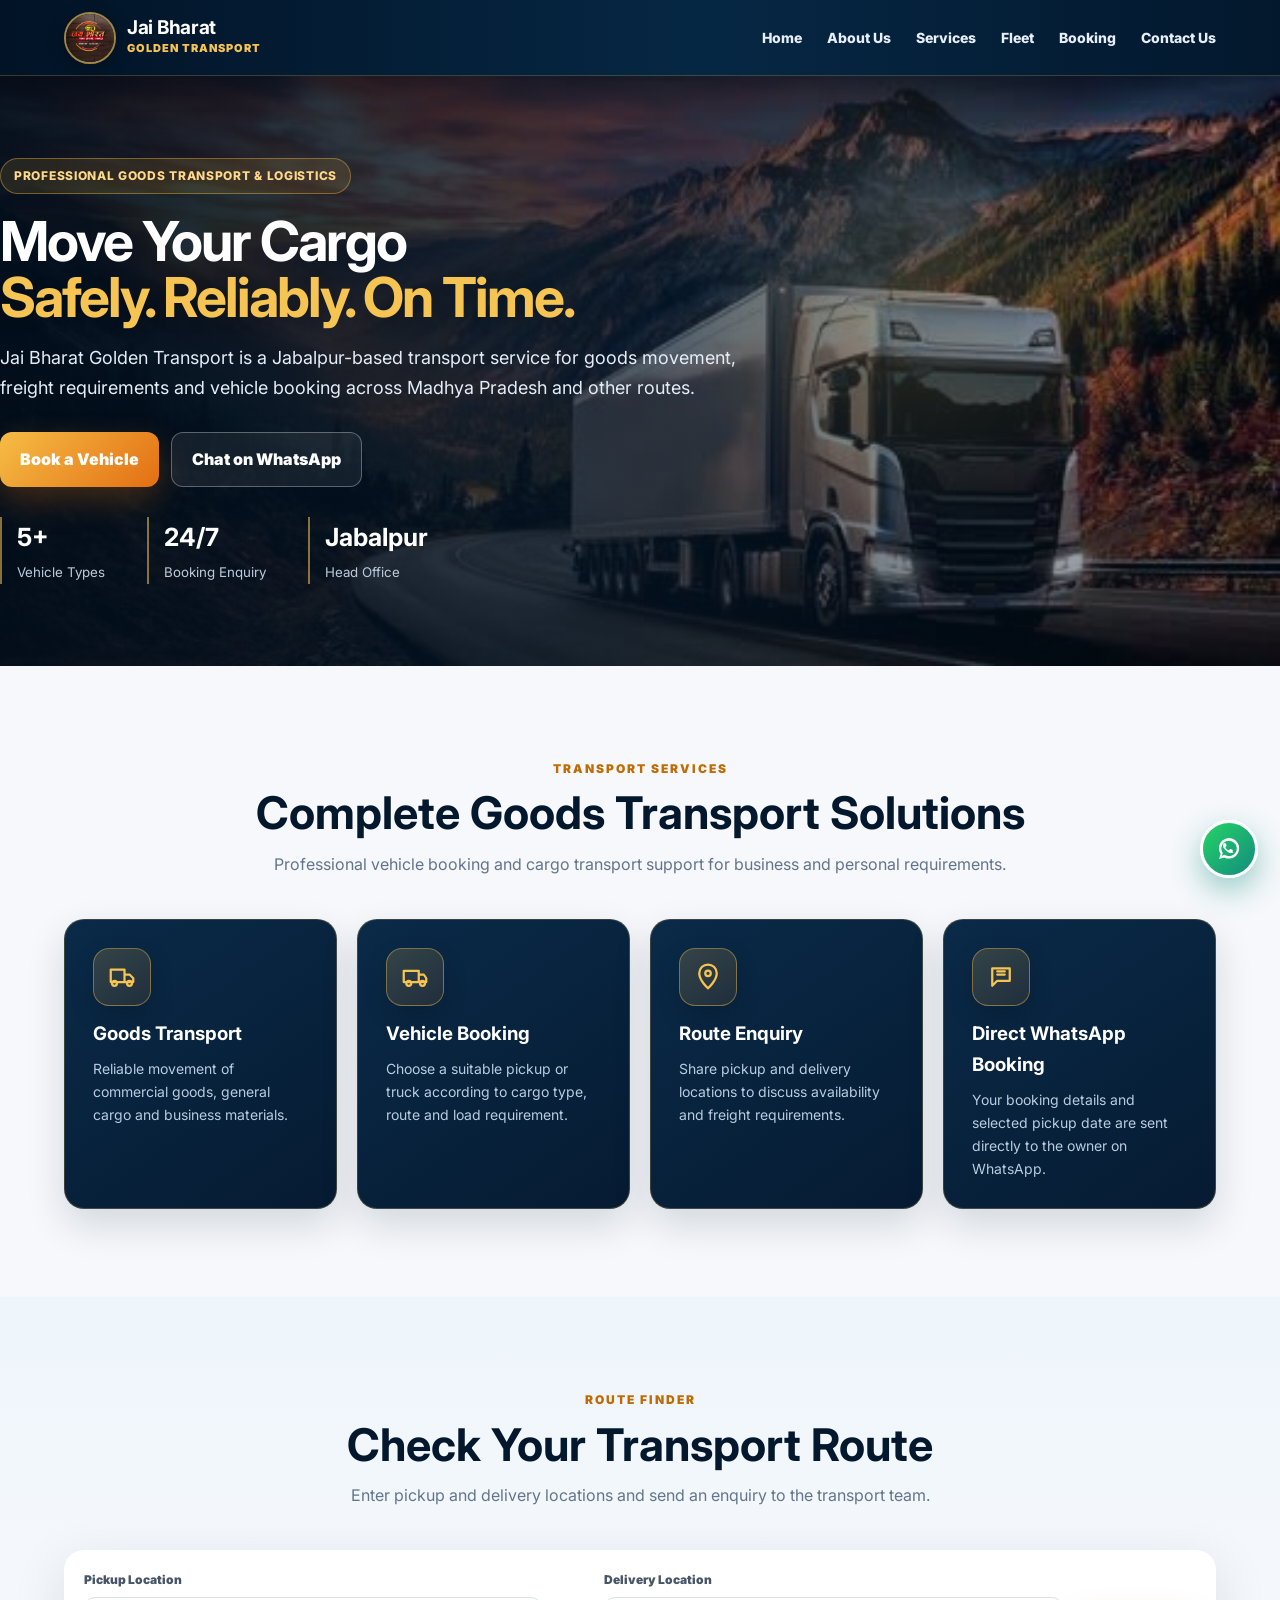
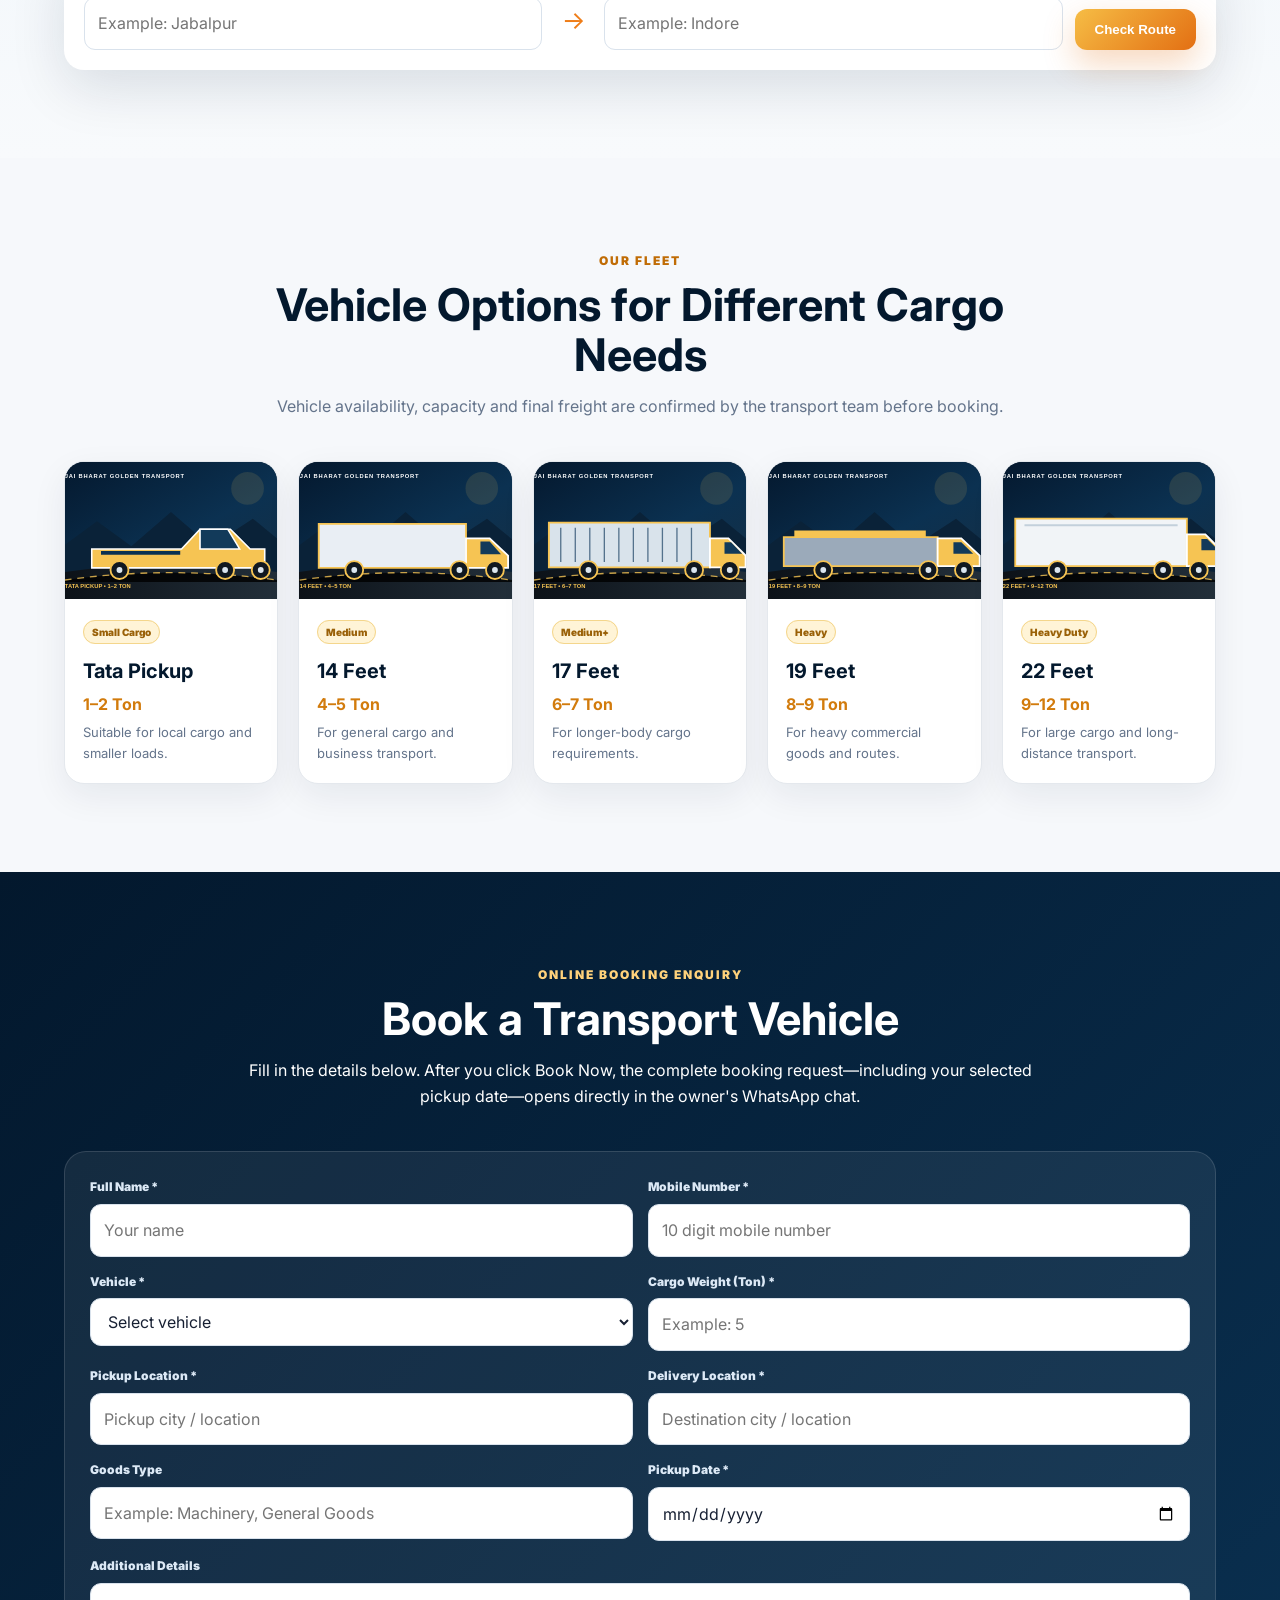
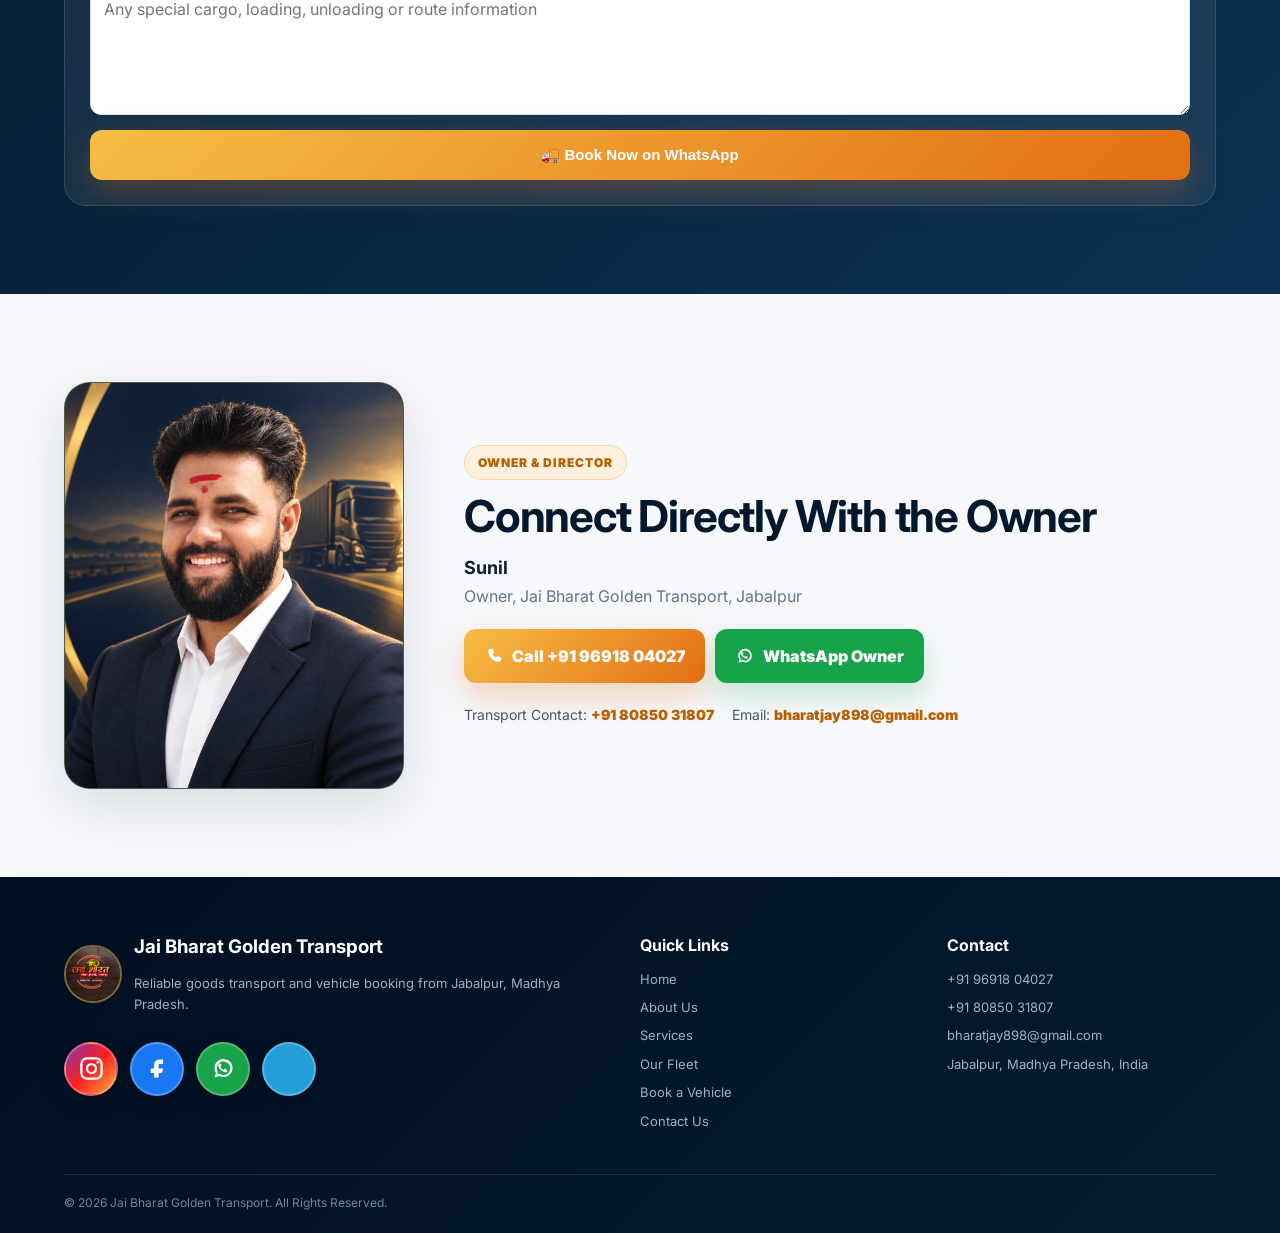
==== index.html @ f0a2a02b "Add files via upload" ====
<!DOCTYPE html>
<html lang="en">
<head>
<meta charset="UTF-8">
<meta name="viewport" content="width=device-width, initial-scale=1.0">
<meta name="description" content="Jai Bharat Golden Transport provides goods transport, freight, logistics and vehicle booking services from Jabalpur, Madhya Pradesh. Book Tata Pickup, 14 ft, 17 ft, 19 ft and 22 ft vehicles through WhatsApp.">
<meta name="keywords" content="Jai Bharat Golden Transport, Jabalpur Transport, transport service Jabalpur, goods transport Jabalpur, logistics Jabalpur, truck booking Jabalpur, vehicle booking Jabalpur, cargo transport Madhya Pradesh, freight transport, goods carrier, Tata Pickup, 14 feet truck, 17 feet truck, 19 feet truck, 22 feet truck, Jabalpur to Indore transport, Jabalpur to Pune transport">
<meta name="author" content="Jai Bharat Golden Transport">
<meta name="robots" content="index, follow">
<meta name="theme-color" content="#061a33">
<link rel="icon" href="logo.jfif">
<link rel="canonical" href="https://YOUR-DOMAIN.example/">
<title>Jai Bharat Golden Transport | Jabalpur Transport & Logistics</title>
<link rel="stylesheet" href="style.css">
<script type="application/ld+json">
{
  "@context": "https://schema.org",
  "@type": "LocalBusiness",
  "name": "Jai Bharat Golden Transport",
  "description": "Goods transport, freight and vehicle booking service in Jabalpur, Madhya Pradesh.",
  "telephone": "+91-9691804027",
  "email": "bharatjay898@gmail.com",
  "address": {
    "@type": "PostalAddress",
    "streetAddress": "6VGW+948, Katangi Road, Karmeta",
    "addressLocality": "Jabalpur",
    "addressRegion": "Madhya Pradesh",
    "postalCode": "482002",
    "addressCountry": "IN"
  },
  "url": "https://YOUR-DOMAIN.example/"
}
</script>
</head>
<body>

<header class="nav">
  <a class="brand" href="index.html" aria-label="Jai Bharat Golden Transport Home">
    <img src="logo.jfif" alt="Jai Bharat Golden Transport logo">
    <div><strong>Jai Bharat</strong><span>Golden Transport</span></div>
  </a>
  <nav id="navLinks">
    <a href="index.html">Home</a>
    <a href="about.html">About Us</a>
    <a href="index.html#services">Services</a>
    <a href="index.html#fleet">Fleet</a>
    <a href="index.html#booking">Booking</a>
    <a href="contact.html">Contact Us</a>
  </nav>
  <button class="menu-btn" id="menuBtn" aria-label="Open navigation menu">☰</button>
</header>

<main>
<section class="hero" id="home">
  <div class="container hero-content">
    <span class="eyebrow">Professional Goods Transport & Logistics</span>
    <h1>Move Your Cargo<br><span>Safely. Reliably. On Time.</span></h1>
    <p>Jai Bharat Golden Transport is a Jabalpur-based transport service for goods movement, freight requirements and vehicle booking across Madhya Pradesh and other routes.</p>
    <div class="hero-actions">
      <a class="btn primary" href="#booking">Book a Vehicle</a>
      <a class="btn outline" href="https://wa.me/919691804027?text=Hello%20Jai%20Bharat%20Golden%20Transport%2C%20I%20need%20transport%20information." target="_blank" rel="noopener">Chat on WhatsApp</a>
    </div>
    <div class="hero-stats"><div><b>5+</b><small>Vehicle Types</small></div><div><b>24/7</b><small>Booking Enquiry</small></div><div><b>Jabalpur</b><small>Head Office</small></div></div>
  </div>
</section>

<section class="section" id="services">
  <div class="container">
    <div class="section-head"><span>Transport Services</span><h2>Complete Goods Transport Solutions</h2><p>Professional vehicle booking and cargo transport support for business and personal requirements.</p></div>
    <div class="service-grid">
      <article class="service-card"><div class="icon"><svg viewBox="0 0 24 24" aria-hidden="true"><path d="M3 6h11v10H3zM14 10h4l3 3v3h-7zM6 19a2 2 0 1 0 0-4 2 2 0 0 0 0 4Zm12 0a2 2 0 1 0 0-4 2 2 0 0 0 0 4Z" fill="none" stroke="currentColor" stroke-width="1.8" stroke-linejoin="round"/></svg></div><h3>Goods Transport</h3><p>Reliable movement of commercial goods, general cargo and business materials.</p></article>
      <article class="service-card"><div class="icon"><svg viewBox="0 0 24 24" aria-hidden="true"><path d="M3 7h12v9H3zM15 10h4l2 3v3h-6zM7 19a2 2 0 1 0 0-4 2 2 0 0 0 0 4Zm11 0a2 2 0 1 0 0-4 2 2 0 0 0 0 4Z" fill="none" stroke="currentColor" stroke-width="1.8" stroke-linejoin="round"/></svg></div><h3>Vehicle Booking</h3><p>Choose a suitable pickup or truck according to cargo type, route and load requirement.</p></article>
      <article class="service-card"><div class="icon"><svg viewBox="0 0 24 24" aria-hidden="true"><path d="M12 21s7-6.1 7-12A7 7 0 1 0 5 9c0 5.9 7 12 7 12Z" fill="none" stroke="currentColor" stroke-width="1.8"/><circle cx="12" cy="9" r="2.2" fill="none" stroke="currentColor" stroke-width="1.8"/></svg></div><h3>Route Enquiry</h3><p>Share pickup and delivery locations to discuss availability and freight requirements.</p></article>
      <article class="service-card"><div class="icon"><svg viewBox="0 0 24 24" aria-hidden="true"><path d="M5 5h14v10H9l-4 4V5Z" fill="none" stroke="currentColor" stroke-width="1.8" stroke-linejoin="round"/><path d="M9 10h6M9 7.5h6" stroke="currentColor" stroke-width="1.8" stroke-linecap="round"/></svg></div><h3>Direct WhatsApp Booking</h3><p>Your booking details and selected pickup date are sent directly to the owner on WhatsApp.</p></article>
    </div>
  </div>
</section>

<section class="section route-section">
  <div class="container">
    <div class="section-head"><span>Route Finder</span><h2>Check Your Transport Route</h2><p>Enter pickup and delivery locations and send an enquiry to the transport team.</p></div>
    <div class="route-box">
      <div class="field"><label>Pickup Location</label><input id="routeFrom" placeholder="Example: Jabalpur"></div>
      <div class="swap">→</div>
      <div class="field"><label>Delivery Location</label><input id="routeTo" placeholder="Example: Indore"></div>
      <button class="btn primary" id="routeBtn" type="button">Check Route</button>
    </div>
    <div id="routeResult" class="route-result" hidden></div>
  </div>
</section>

<section class="section" id="fleet">
  <div class="container">
    <div class="section-head"><span>Our Fleet</span><h2>Vehicle Options for Different Cargo Needs</h2><p>Vehicle availability, capacity and final freight are confirmed by the transport team before booking.</p></div>
    <div class="fleet-grid">
      <article class="fleet-card"><img src="tata-pickup.svg" alt="Tata Pickup goods transport vehicle"><div><span class="tag">Small Cargo</span><h3>Tata Pickup</h3><strong>1–2 Ton</strong><p>Suitable for local cargo and smaller loads.</p></div></article>
      <article class="fleet-card"><img src="14-ft.svg" alt="14 feet cargo transport vehicle"><div><span class="tag">Medium</span><h3>14 Feet</h3><strong>4–5 Ton</strong><p>For general cargo and business transport.</p></div></article>
      <article class="fleet-card"><img src="17-ft.svg" alt="17 feet goods transport vehicle"><div><span class="tag">Medium+</span><h3>17 Feet</h3><strong>6–7 Ton</strong><p>For longer-body cargo requirements.</p></div></article>
      <article class="fleet-card"><img src="19-ft.svg" alt="19 feet heavy goods transport vehicle"><div><span class="tag">Heavy</span><h3>19 Feet</h3><strong>8–9 Ton</strong><p>For heavy commercial goods and routes.</p></div></article>
      <article class="fleet-card"><img src="22-ft.svg" alt="22 feet heavy duty cargo truck"><div><span class="tag">Heavy Duty</span><h3>22 Feet</h3><strong>9–12 Ton</strong><p>For large cargo and long-distance transport.</p></div></article>
    </div>
  </div>
</section>

<section class="section booking-section" id="booking">
  <div class="container">
    <div class="section-head light"><span>Online Booking Enquiry</span><h2>Book a Transport Vehicle</h2><p>Fill in the details below. After you click Book Now, the complete booking request—including your selected pickup date—opens directly in the owner's WhatsApp chat.</p></div>
    <form id="bookingForm" class="booking-form">
      <div class="field"><label>Full Name *</label><input name="name" required placeholder="Your name"></div>
      <div class="field"><label>Mobile Number *</label><input name="phone" required inputmode="tel" pattern="[0-9 +()-]{10,}" placeholder="10 digit mobile number"></div>
      <div class="field"><label>Vehicle *</label><select name="vehicle" required><option value="">Select vehicle</option><option>Tata Pickup</option><option>14 Feet</option><option>17 Feet</option><option>19 Feet</option><option>22 Feet</option></select></div>
      <div class="field"><label>Cargo Weight (Ton) *</label><input name="ton" required type="number" min="0.1" step="0.1" placeholder="Example: 5"></div>
      <div class="field"><label>Pickup Location *</label><input name="pickup" required placeholder="Pickup city / location"></div>
      <div class="field"><label>Delivery Location *</label><input name="delivery" required placeholder="Destination city / location"></div>
      <div class="field"><label>Goods Type</label><input name="goods" placeholder="Example: Machinery, General Goods"></div>
      <div class="field"><label>Pickup Date *</label><input name="date" type="date" required></div>
      <div class="field full"><label>Additional Details</label><textarea name="message" rows="4" placeholder="Any special cargo, loading, unloading or route information"></textarea></div>
      <button class="btn primary big full" type="submit">🚚 Book Now on WhatsApp</button>
    </form>
  </div>
</section>

<section class="section">
  <div class="container owner-section">
    <div class="owner-photo"><img src="owner.png" alt="Owner of Jai Bharat Golden Transport"></div>
    <div class="owner-info">
      <span class="eyebrow" style="color:#b85f00;background:#fff0df;border-color:#fed7aa">Owner &amp; Director</span>
      <h2>Connect Directly With the Owner</h2>
      <p><strong>Sunil</strong><br>Owner, Jai Bharat Golden Transport, Jabalpur</p>
      <div class="owner-buttons">
        <a class="btn primary owner-contact-btn" href="tel:9691804027"><svg viewBox="0 0 24 24" aria-hidden="true"><path d="M6.6 3.8 9 3.2c.6-.2 1.2.1 1.5.7l1.2 2.8c.2.5.1 1-.3 1.4L10 9.5a13.8 13.8 0 0 0 4.5 4.5l1.4-1.4c.4-.4.9-.5 1.4-.3l2.8 1.2c.6.3.9.9.7 1.5l-.6 2.4c-.2.8-.9 1.4-1.7 1.4C10.5 18.8 5.2 13.5 5.2 5.5c0-.8.6-1.5 1.4-1.7Z" fill="currentColor"/></svg>Call +91 96918 04027</a>
        <a class="btn whatsapp owner-contact-btn" href="https://wa.me/919691804027" target="_blank" rel="noopener"><svg viewBox="0 0 24 24" aria-hidden="true"><path d="M20.1 11.7a8.1 8.1 0 0 1-11.9 7L4 20l1.3-4.1a8.1 8.1 0 1 1 14.8-4.2Zm-8.1-6.2a6.1 6.1 0 0 0-5.2 9.3l.2.3-.7 2.2 2.3-.7.3.2A6.1 6.1 0 1 0 12 5.5Zm3.5 8.8c-.2.5-1 .9-1.5.9-.4.1-.9 0-1.3-.1-.4-.1-.8-.3-1.3-.6-2-1-3.3-3-3.4-3.1-.1-.1-.8-1.1-.8-2.1 0-1 .5-1.5.7-1.7.2-.2.4-.3.7-.3h.4c.1 0 .3.1.4.3l.6 1.4c.1.2.1.4 0 .5l-.4.5-.3.3c-.1.1-.2.2-.1.4.2.4.6 1 1.1 1.4.7.6 1.2.8 1.5.9.2.1.3.1.4-.1l.6-.7c.2-.2.3-.2.5-.1l1.3.6c.2.1.3.2.4.3.1.2.1.8-.1 1.3Z" fill="currentColor"/></svg>WhatsApp Owner</a>
      </div>
      <div class="contact-lines"><span>Transport Contact: <a href="tel:8085031807">+91 80850 31807</a></span><span>Email: <a href="mailto:bharatjay898@gmail.com">bharatjay898@gmail.com</a></span></div>
    </div>
  </div>
</section>
</main>
<a class="float-wa" href="https://wa.me/919691804027" target="_blank" rel="noopener" aria-label="Chat with Jai Bharat Golden Transport on WhatsApp"><svg viewBox="0 0 24 24" aria-hidden="true"><path d="M20.1 11.7a8.1 8.1 0 0 1-11.9 7L4 20l1.3-4.1a8.1 8.1 0 1 1 14.8-4.2Zm-8.1-6.2a6.1 6.1 0 0 0-5.2 9.3l.2.3-.7 2.2 2.3-.7.3.2A6.1 6.1 0 1 0 12 5.5Zm3.5 8.8c-.2.5-1 .9-1.5.9-.4.1-.9 0-1.3-.1-.4-.1-.8-.3-1.3-.6-2-1-3.3-3-3.4-3.1-.1-.1-.8-1.1-.8-2.1 0-1 .5-1.5.7-1.7.2-.2.4-.3.7-.3h.4c.1 0 .3.1.4.3l.6 1.4c.1.2.1.4 0 .5l-.4.5-.3.3c-.1.1-.2.2-.1.4.2.4.6 1 1.1 1.4.7.6 1.2.8 1.5.9.2.1.3.1.4-.1l.6-.7c.2-.2.3-.2.5-.1l1.3.6c.2.1.3.2.4.3.1.2.1.8-.1 1.3Z" fill="currentColor"/></svg></a>

<footer>
  <div class="container footer-grid">
    <div>
      <div class="footer-brand"><img src="logo.jfif" alt="Jai Bharat Golden Transport logo"><div><h3>Jai Bharat Golden Transport</h3><p>Reliable goods transport and vehicle booking from Jabalpur, Madhya Pradesh.</p></div></div>
      <div class="social-links">
        <a class="social instagram" href="https://www.instagram.com/" target="_blank" rel="noopener" aria-label="Instagram">
          <svg viewBox="0 0 24 24" aria-hidden="true"><rect x="3" y="3" width="18" height="18" rx="5" fill="none" stroke="currentColor" stroke-width="2"/><circle cx="12" cy="12" r="4" fill="none" stroke="currentColor" stroke-width="2"/><circle cx="17.5" cy="6.5" r="1.2"/></svg>
        </a>
        <a class="social facebook" href="https://www.facebook.com/" target="_blank" rel="noopener" aria-label="Facebook">
          <svg viewBox="0 0 24 24" aria-hidden="true"><path d="M14 8h3V4h-3c-3.3 0-5 1.9-5 5v3H6v4h3v4h4v-4h3l1-4h-4V9c0-.7.3-1 1-1Z"/></svg>
        </a>
        <a class="social whatsapp" href="https://wa.me/919691804027" target="_blank" rel="noopener" aria-label="WhatsApp">
          <svg viewBox="0 0 24 24" aria-hidden="true"><path d="M20 11.7a8 8 0 0 1-11.8 7L4 20l1.3-4.1A8 8 0 1 1 20 11.7Zm-8-6a6 6 0 0 0-5.1 9.2l.2.3-.7 2.1 2.2-.7.3.2A6 6 0 1 0 12 5.7Zm3.4 8.7c-.2.5-1 .9-1.4.9-.4.1-.8.1-1.3-.1-.3-.1-.7-.2-1.2-.5-2-1-3.3-3-3.4-3.1-.1-.1-.8-1.1-.8-2.1s.5-1.5.7-1.7c.2-.2.4-.3.6-.3h.4c.1 0 .3 0 .4.3l.6 1.4c.1.2.1.3 0 .5l-.3.4-.3.3c-.1.1-.2.2-.1.4.2.4.6 1 1.1 1.4.7.6 1.2.8 1.4.9.2.1.3.1.4-.1l.6-.7c.1-.2.3-.2.5-.1l1.3.6c.2.1.3.2.4.3.1.2.1.8-.1 1.3Z"/></svg>
        </a>
        <a class="social telegram" href="https://t.me/" target="_blank" rel="noopener" aria-label="Telegram">
          <svg viewBox="0 0 24 24" aria-hidden="true"><path d="m21.5 4.6-3 14.1c-.2 1- .8 1.3-1.6.8l-4.4-3.2-2.1 2c-.2.2-.4.4-.8.4l.3-4.5 8.2-7.4c.4-.4-.1-.6-.6-.2l-10.1 6.4-4.3-1.3c-.9-.3-.9-.9.2-1.3L20.1 3c.8-.3 1.5.2 1.4 1.6Z"/></svg>
        </a>
      </div>
    </div>
    <div>
      <h4>Quick Links</h4>
      <a href="index.html">Home</a><a href="about.html">About Us</a><a href="index.html#services">Services</a><a href="index.html#fleet">Our Fleet</a><a href="index.html#booking">Book a Vehicle</a><a href="contact.html">Contact Us</a>
    </div>
    <div>
      <h4>Contact</h4>
      <a href="tel:9691804027">+91 96918 04027</a>
      <a href="tel:8085031807">+91 80850 31807</a>
      <a href="mailto:bharatjay898@gmail.com">bharatjay898@gmail.com</a>
      <p>Jabalpur, Madhya Pradesh, India</p>
    </div>
  </div>
  <div class="container footer-bottom">© <span id="year"></span> Jai Bharat Golden Transport. All Rights Reserved.</div>
</footer>

<script src="script.js"></script>
</body>
</html>
---- style.css ----
@import url('https://fonts.googleapis.com/css2?family=Inter:wght@400;500;600;700;800;900&display=swap');
:root{--navy:#03182d;--navy2:#0a3152;--gold:#f6c453;--gold2:#d88b16;--orange:#ef7d18;--green:#16a34a;--text:#172033;--muted:#64748b;--bg:#f6f8fb;--white:#fff;--line:#e3e9f0;--shadow:0 18px 55px rgba(6,26,51,.12)}
*{box-sizing:border-box;margin:0;padding:0}html{scroll-behavior:smooth}body{font-family:Inter,Arial,sans-serif;background:var(--bg);color:var(--text);line-height:1.65}a{text-decoration:none;color:inherit}img{max-width:100%}.container{width:min(1160px,90%);margin:auto}
.nav{height:76px;background:linear-gradient(90deg,#021326,#062744 55%,#03182d);display:flex;align-items:center;padding:0 5%;position:sticky;top:0;z-index:100;box-shadow:0 8px 28px rgba(0,0,0,.22);border-bottom:1px solid rgba(246,196,83,.22)}
.brand{display:flex;align-items:center;gap:11px;margin-right:auto}.brand img{width:52px;height:52px;border-radius:50%;object-fit:cover;border:2px solid rgba(246,196,83,.65);box-shadow:0 5px 18px rgba(0,0,0,.28)}.brand strong{display:block;color:#fff;font-size:19px;line-height:1.1;letter-spacing:-.3px}.brand span{display:block;color:#f6c453;font-size:11px;font-weight:900;letter-spacing:1px;text-transform:uppercase}
nav{display:flex;align-items:center;gap:25px;font-size:14px;font-weight:800;color:#e7eef7}nav a{position:relative;padding:27px 0}nav a:after{content:"";position:absolute;left:0;right:100%;bottom:17px;height:3px;border-radius:10px;background:linear-gradient(90deg,#ffe28a,#ef7d18);transition:.25s}nav a:hover,nav a.active{color:#f6c453}nav a:hover:after,nav a.active:after{right:0}.menu-btn{display:none;border:1px solid rgba(255,255,255,.2);background:rgba(255,255,255,.07);font-size:24px;color:#fff;width:44px;height:44px;border-radius:12px}
.hero{min-height:590px;position:relative;display:flex;align-items:center;overflow:hidden;background:linear-gradient(90deg,rgba(2,15,29,.94) 0%,rgba(3,23,42,.72) 45%,rgba(3,23,42,.27) 100%),url('hero-transport.jpg');background-repeat:no-repeat;background-size:cover;background-position:center}.hero:before{content:"";position:absolute;inset:0;background:linear-gradient(90deg,rgba(0,10,20,.18),transparent 70%),radial-gradient(circle at 72% 35%,rgba(246,196,83,.18),transparent 25%)}
.hero-content{position:relative;z-index:2;padding:68px 0;color:#fff;max-width:820px;margin-left:0}.eyebrow{display:inline-flex;padding:7px 13px;border-radius:999px;background:rgba(245,184,61,.12);border:1px solid rgba(245,184,61,.4);color:#ffd88a;font-size:12px;font-weight:800;letter-spacing:.7px;text-transform:uppercase}.hero h1{font-size:clamp(40px,4.3vw,56px);line-height:1.02;margin:19px 0 18px;letter-spacing:-2px;max-width:820px}.hero h1 span{color:#f6c453;text-shadow:0 4px 18px rgba(0,0,0,.2)}.hero p{font-size:18px;color:#e4edf7;max-width:760px}.hero-actions{display:flex;gap:12px;flex-wrap:wrap;margin:30px 0}.btn{display:inline-flex;align-items:center;justify-content:center;gap:8px;border:0;border-radius:12px;padding:13px 20px;font-weight:900;cursor:pointer;transition:.25s}.btn:hover{transform:translateY(-2px)}.btn.primary{background:linear-gradient(135deg,#f6bd45,#e36f13);color:#fff;box-shadow:0 13px 32px rgba(227,111,19,.28)}.btn.whatsapp{background:var(--green);color:#fff}.btn.dark{background:var(--navy);color:#fff}.btn.light{background:#fff;color:var(--navy)}.btn.outline{border:1px solid rgba(255,255,255,.3);color:#fff;background:rgba(255,255,255,.07)}.hero-stats{display:flex;gap:42px;flex-wrap:wrap;margin-top:20px}.hero-stats>div{padding-left:15px;border-left:2px solid rgba(246,196,83,.55)}.hero-stats b{display:block;font-size:25px}.hero-stats small{color:#bdcad9}
.section{padding:88px 0}.section-head{text-align:center;max-width:800px;margin:0 auto 42px}.section-head>span{font-size:12px;color:#c06c05;font-weight:900;text-transform:uppercase;letter-spacing:2px}.section-head h2{font-size:clamp(29px,4vw,45px);line-height:1.12;color:var(--navy);margin:8px 0 12px}.section-head p{color:var(--muted)}.section-head.light h2,.section-head.light p{color:#fff}.section-head.light>span{color:#ffd27b}.dark-section{background:linear-gradient(135deg,#06172d,#0b2d4f);color:#fff}
.service-grid{display:grid;grid-template-columns:repeat(4,1fr);gap:20px}.service-card{padding:28px;border:1px solid rgba(246,196,83,.22);background:linear-gradient(145deg,#0a2a48,#061b32);border-radius:20px;transition:.25s;box-shadow:0 16px 38px rgba(3,24,45,.14)}.service-card:hover{transform:translateY(-5px);background:linear-gradient(145deg,#0d3556,#07223d)}.service-card .icon{width:58px;height:58px;border-radius:16px;display:grid;place-items:center;color:#f6c453;background:linear-gradient(145deg,rgba(246,196,83,.18),rgba(239,125,24,.10));border:1px solid rgba(246,196,83,.42);box-shadow:0 10px 25px rgba(0,0,0,.16)}.service-card .icon svg{width:30px;height:30px}.service-card h3{margin:13px 0 7px;color:#fff}.service-card p{color:#b9cce0;font-size:14px}
.card-grid{display:grid;grid-template-columns:repeat(3,1fr);gap:18px}.info-card,.fleet-card,.contact-card,.feature-card{background:#fff;border:1px solid var(--line);border-radius:20px;box-shadow:0 12px 35px rgba(7,27,53,.07)}.info-card{padding:25px}.info-card h3{margin:9px 0 5px;color:var(--navy)}.info-card p{color:var(--muted);font-size:14px}
.route-section{background:linear-gradient(180deg,#eef5fb,#f8fafc)}.route-box{display:grid;grid-template-columns:1fr 38px 1fr auto;gap:12px;align-items:end;background:#fff;padding:20px;border-radius:20px;box-shadow:var(--shadow)}.field{display:flex;flex-direction:column;gap:7px}.field label{font-size:12px;font-weight:900;color:#475569}.field input,.field select,.field textarea{width:100%;border:1px solid #d9e2ec;border-radius:11px;padding:12px 13px;font:inherit;outline:none;background:#fff;color:#172033}.field input:focus,.field select:focus,.field textarea:focus{border-color:#f1a62b;box-shadow:0 0 0 3px rgba(241,166,43,.12)}.swap{text-align:center;font-size:25px;color:var(--orange);padding-bottom:8px}.route-result{margin-top:18px;background:#fff;border-left:4px solid var(--green);border-radius:12px;padding:16px}
.fleet-grid{display:grid;grid-template-columns:repeat(5,1fr);gap:20px}.fleet-card{overflow:hidden;transition:.25s;border:1px solid #e4e8ed;background:#fff}.fleet-card:hover{transform:translateY(-5px);border-color:rgba(216,139,22,.55);box-shadow:0 18px 45px rgba(3,24,45,.14)}.fleet-card img{width:100%;display:block;aspect-ratio:1.55;object-fit:cover;background:#061c32;padding:0}.fleet-card>div{padding:18px}.tag{font-size:10px;background:#fff4d7;color:#9a6108;border:1px solid #f4d68c;border-radius:999px;padding:5px 8px;font-weight:900}.fleet-card h3{margin:11px 0 3px;color:var(--navy);font-size:20px}.fleet-card strong{color:#d27b0c}.fleet-card p{color:var(--muted);font-size:13px;margin-top:5px}
.booking-section{background:linear-gradient(135deg,#03182d 0%,#0a3152 100%)}.booking-form{display:grid;grid-template-columns:repeat(2,1fr);gap:15px;background:rgba(255,255,255,.065);padding:25px;border-radius:22px;border:1px solid rgba(255,255,255,.13)}.booking-form .field label{color:#dce9f6}.booking-form .field input,.booking-form .field select,.booking-form .field textarea{background:#fff}.full{grid-column:1/-1}.big{padding:16px;font-size:15px}
.owner-section{display:grid;grid-template-columns:340px 1fr;gap:60px;align-items:center}.owner-photo{border-radius:26px;overflow:hidden;box-shadow:var(--shadow);background:#0b2c4b;border:1px solid rgba(246,196,83,.3)}.owner-photo img{width:100%;display:block}.owner-info h1,.owner-info h2{font-size:44px;line-height:1.1;color:var(--navy);margin:12px 0}.owner-info>p{color:var(--muted);font-size:16px}.owner-buttons{display:flex;gap:10px;flex-wrap:wrap;margin:20px 0}.contact-lines{display:flex;gap:18px;flex-wrap:wrap;color:#475569;font-size:14px}.contact-lines a{font-weight:900;color:#b85f00}
.social-links{display:flex;gap:12px;flex-wrap:wrap;margin-top:19px}.social{width:54px;height:54px;border-radius:50%;display:inline-flex;align-items:center;justify-content:center;color:#fff;font-weight:900;box-shadow:0 9px 22px rgba(0,0,0,.20);transition:.2s;border:2px solid rgba(255,255,255,.25)}.social svg{width:27px;height:27px;display:block;fill:currentColor}.social:hover{transform:translateY(-4px) scale(1.03)}.instagram{background:linear-gradient(135deg,#833ab4,#fd1d1d,#fcb045)}.facebook{background:#1877f2}.telegram{background:#229ed9}.whatsapp{background:#16a34a}
.page-hero{padding:95px 0;background:linear-gradient(100deg,rgba(4,20,39,.97),rgba(9,44,75,.84)),url('19-ft.svg') right center/45% auto no-repeat;color:#fff}.page-hero h1{font-size:clamp(38px,5vw,62px);line-height:1.05;margin:14px 0}.page-hero p{max-width:700px;color:#cbd9e8;font-size:17px}.feature-grid{display:grid;grid-template-columns:repeat(3,1fr);gap:18px}.feature-card{padding:28px}.feature-card h3{color:var(--navy);margin:9px 0}.feature-card p{color:var(--muted);font-size:14px}.contact-grid{display:grid;grid-template-columns:1.1fr .9fr;gap:25px}.contact-card{padding:30px}.contact-card h2{color:var(--navy);margin-bottom:15px}.contact-list{display:grid;gap:14px}.contact-item{padding:16px;border:1px solid var(--line);border-radius:13px;background:#f8fafc}.contact-item strong{display:block;color:var(--navy)}.contact-item span,.contact-item a{color:var(--muted);font-size:14px}
footer{background:linear-gradient(135deg,#020f20,#041b32);color:#dbeafe;padding:55px 0 20px}.footer-grid{display:grid;grid-template-columns:2fr 1fr 1fr;gap:38px}.footer-brand{display:flex;align-items:center;gap:12px}.footer-brand img{width:58px;height:58px;border-radius:50%;object-fit:cover;border:2px solid rgba(246,196,83,.5)}footer h3,footer h4{color:#fff;margin-bottom:10px}footer p,footer a{color:#9fb1c6;font-size:13px}footer a{display:block;margin:7px 0}.footer-bottom{border-top:1px solid rgba(255,255,255,.1);margin-top:35px;padding-top:18px;color:#71849b;font-size:12px}.float-wa{position:fixed;right:22px;bottom:22px;width:58px;height:58px;border-radius:50%;display:flex;align-items:center;justify-content:center;background:linear-gradient(135deg,#25d366,#128c7e);color:#fff;font-size:25px;box-shadow:0 12px 30px rgba(18,140,126,.42);z-index:90;border:3px solid #fff}
@media(max-width:1050px){.service-grid{grid-template-columns:repeat(2,1fr)}.fleet-grid{grid-template-columns:repeat(2,1fr)}nav{gap:16px}.card-grid,.feature-grid{grid-template-columns:repeat(2,1fr)}.hero-content{max-width:800px;margin-left:0}}
@media(max-width:760px){.nav{height:62px;padding:0 4%}.brand{gap:8px}.brand img{width:40px;height:40px}.brand strong{font-size:14px}.brand span{font-size:8px;letter-spacing:.7px}nav{display:none;position:absolute;left:3%;right:3%;top:68px;background:linear-gradient(180deg,#03182d,#082d4d);flex-direction:column;align-items:stretch;padding:8px 18px;border:1px solid rgba(255,255,255,.12);border-radius:16px;box-shadow:0 15px 30px rgba(0,0,0,.28);gap:0}nav.show{display:flex}nav a{padding:12px 2px;color:#fff}nav a:after{bottom:5px}.menu-btn{display:block}.hero{min-height:420px;align-items:flex-end;background-position:57% center;background-size:cover}.hero-content{padding:34px 0 28px;max-width:100%;margin-left:0}.eyebrow{font-size:10px;padding:6px 10px}.hero h1{font-size:34px;line-height:1.03;letter-spacing:-1px;margin:11px 0 13px;max-width:100%}.hero h1 span{display:block}.hero p{font-size:13px;line-height:1.48;max-width:100%}.hero-actions{margin:17px 0 12px;gap:8px}.btn{padding:11px 15px;font-size:13px}.hero-stats{gap:14px;margin-top:12px}.hero-stats>div{padding-left:9px}.hero-stats b{font-size:17px}.hero-stats small{font-size:9px}.section{padding:54px 0}.section-head{margin-bottom:30px}.section-head h2{font-size:31px}.service-grid,.card-grid,.feature-grid,.fleet-grid,.contact-grid{grid-template-columns:1fr}.route-box{grid-template-columns:1fr}.swap{display:none}.booking-form{grid-template-columns:1fr;padding:17px}.full{grid-column:auto}.owner-section{grid-template-columns:1fr;gap:28px}.owner-photo{max-width:300px;margin:auto}.owner-info h2{font-size:32px}.social{width:50px;height:50px}.social svg{width:25px;height:25px}.footer-grid{grid-template-columns:1fr}.page-hero{padding:60px 0;background-size:95% auto;background-position:center bottom}.float-wa{right:14px;bottom:14px;width:54px;height:54px}}

.owner-contact-btn svg{width:20px;height:20px;flex:0 0 20px}.float-wa svg{width:30px;height:30px;display:block}.float-wa{font-size:0}.owner-info .eyebrow{letter-spacing:1px;font-weight:900}.owner-info h2{letter-spacing:-1.2px}.owner-info>p strong{color:#0b2038;font-size:18px}.owner-buttons .btn{min-height:54px}.owner-buttons .btn.whatsapp{box-shadow:0 12px 26px rgba(22,163,74,.22)}
@media(max-width:760px){.owner-buttons .btn{width:100%}.owner-info h2{font-size:30px;letter-spacing:-.6px}.float-wa svg{width:28px;height:28px}}
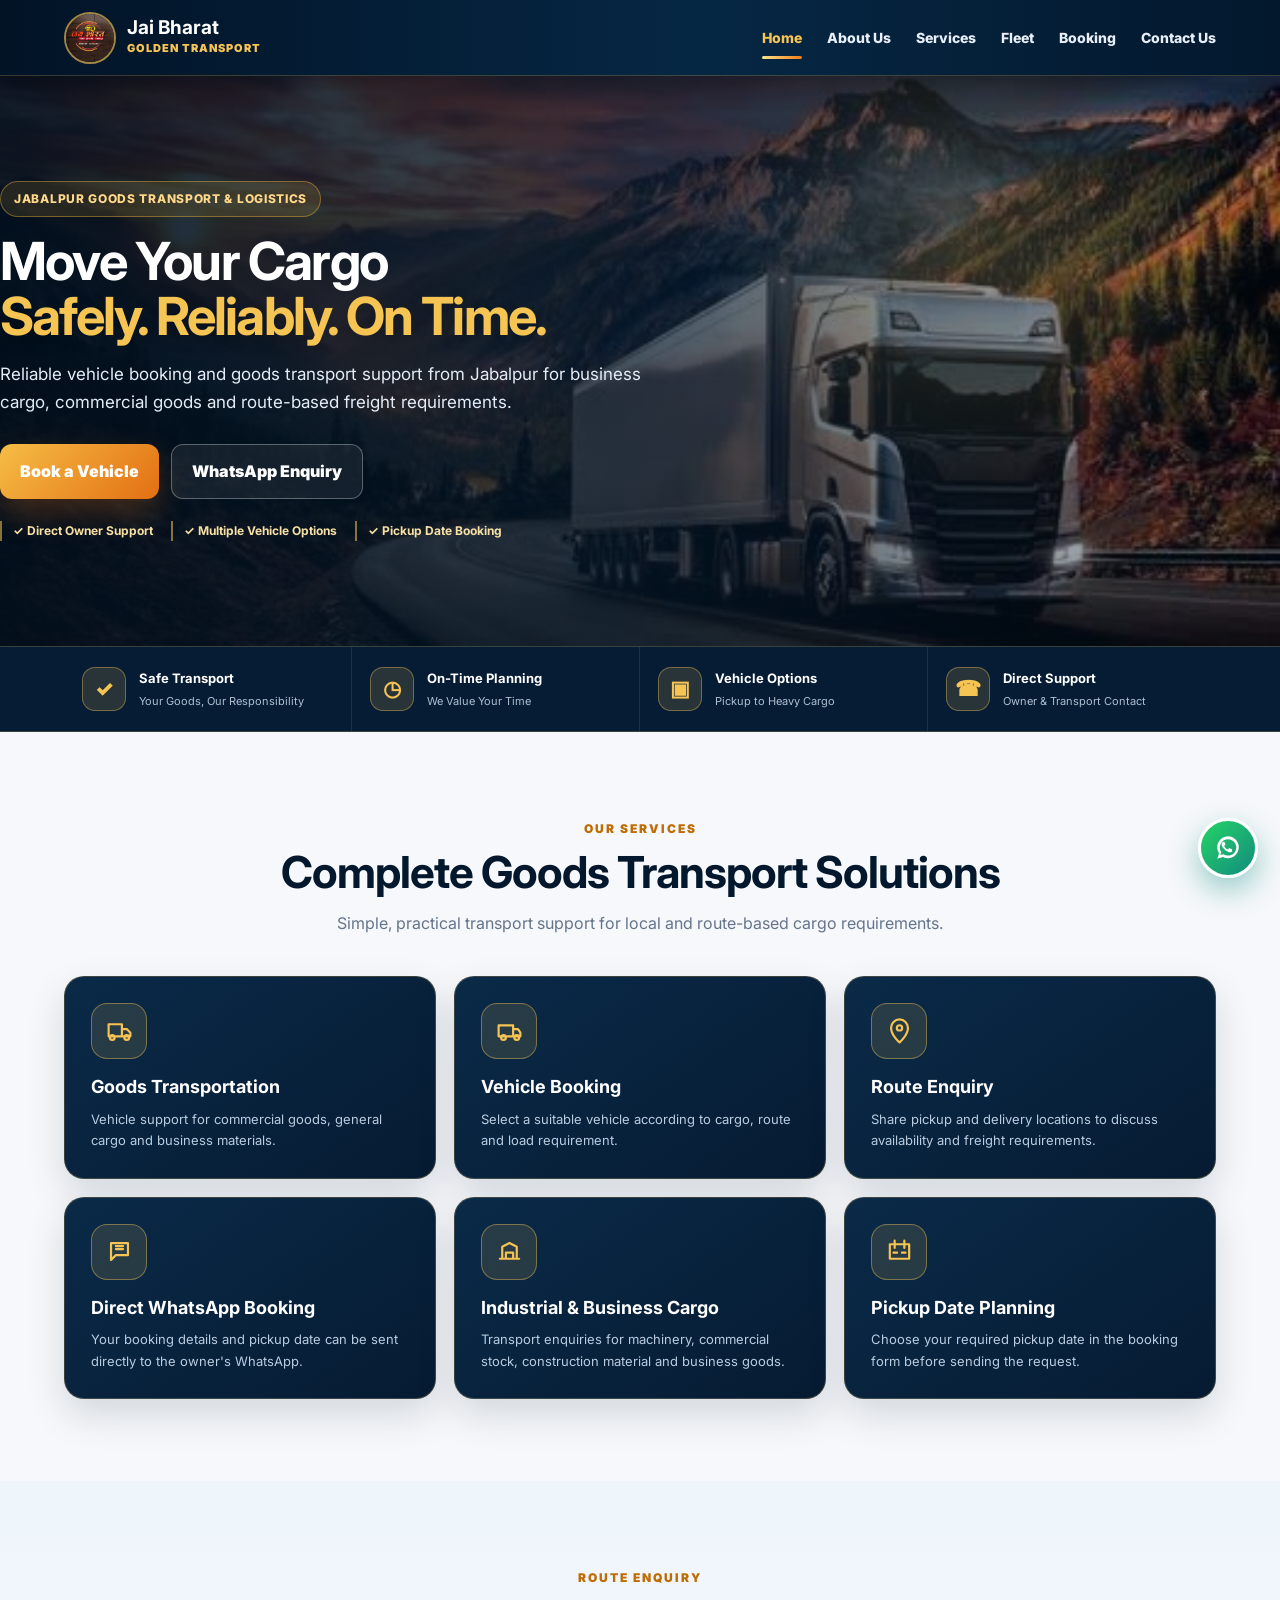
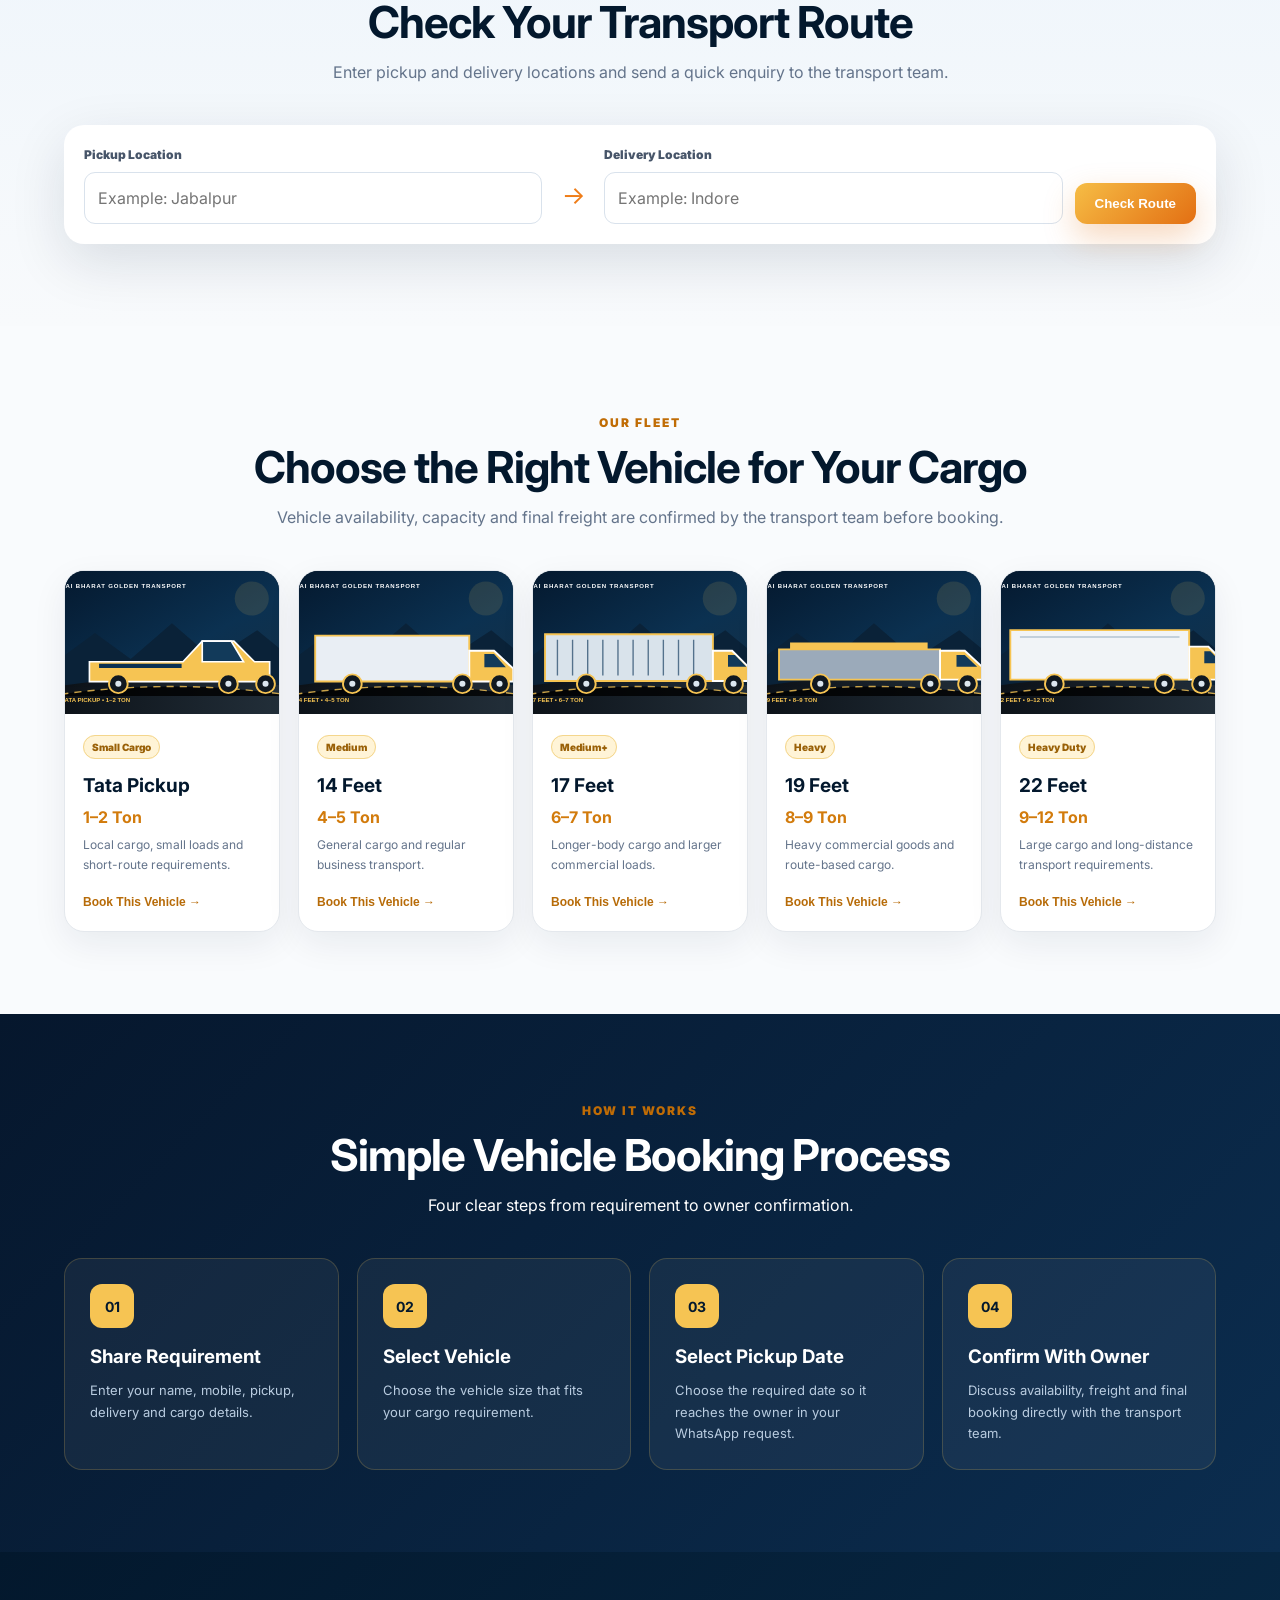
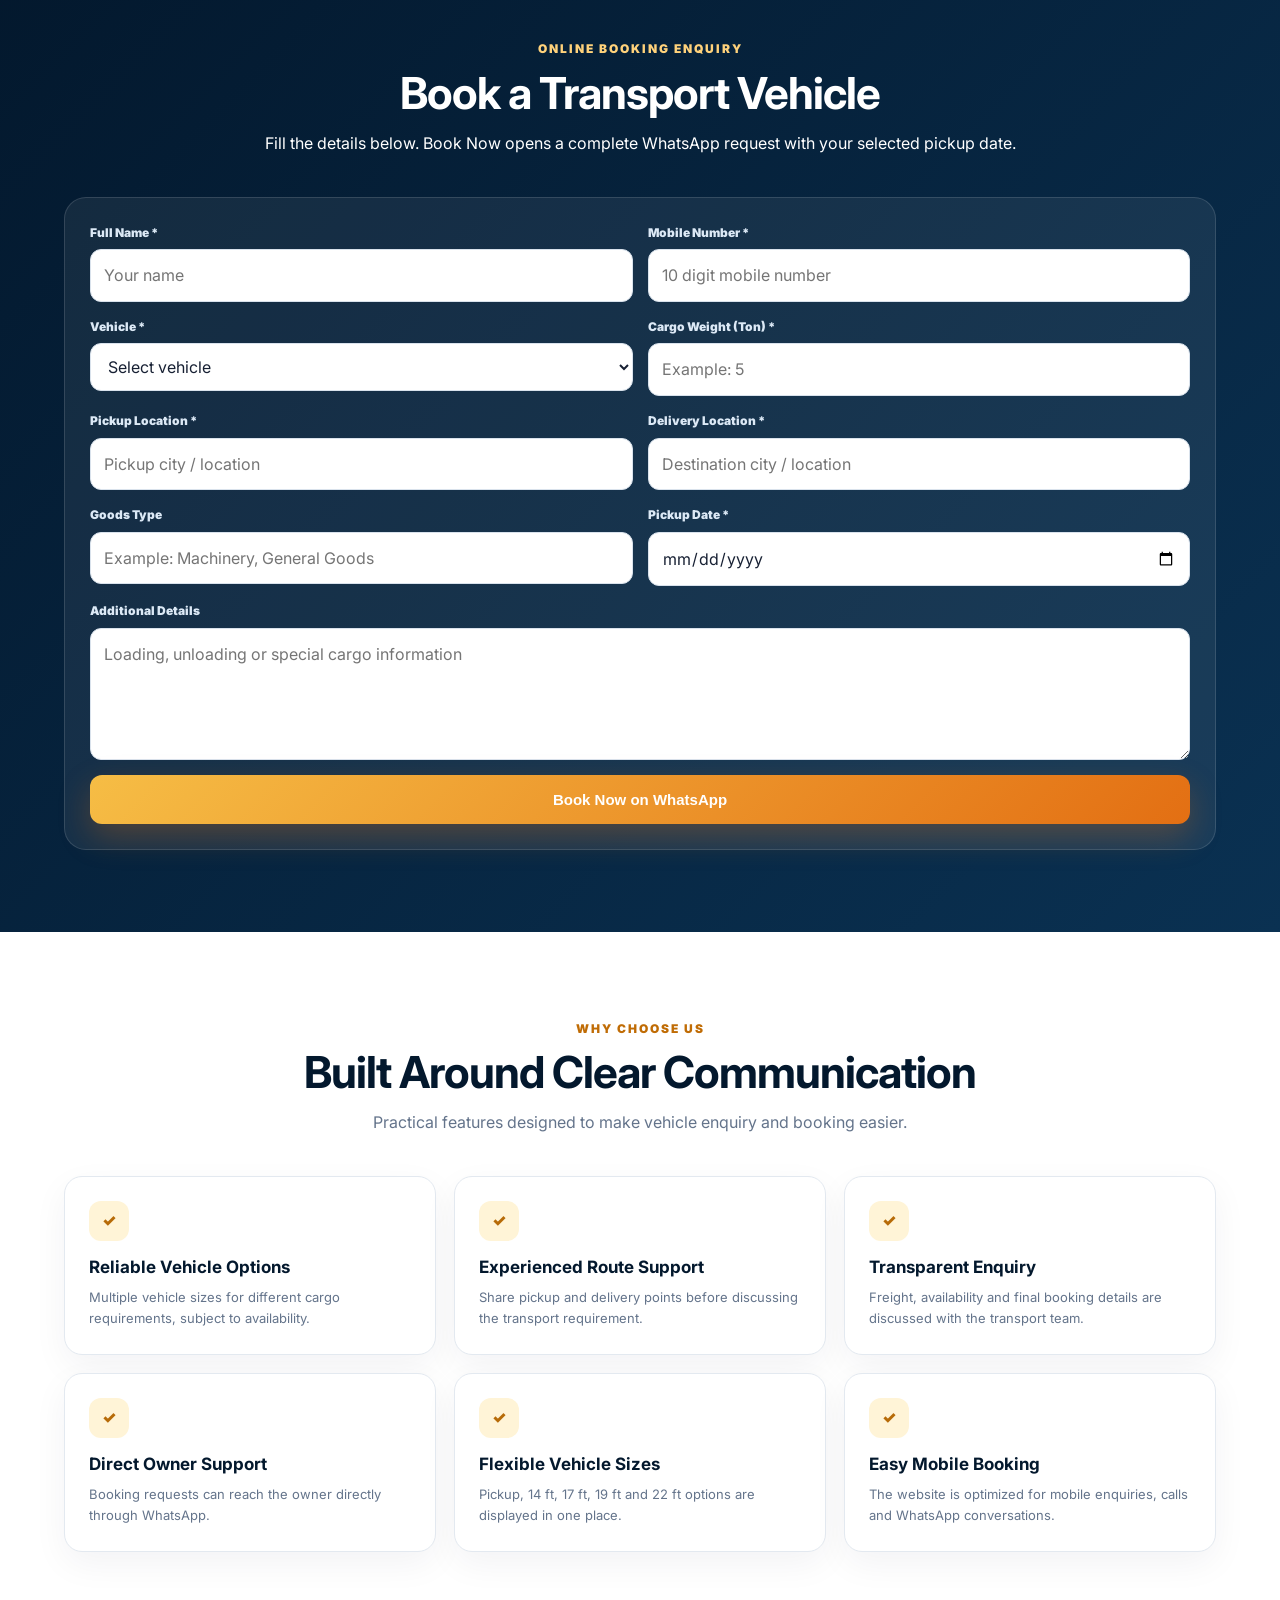
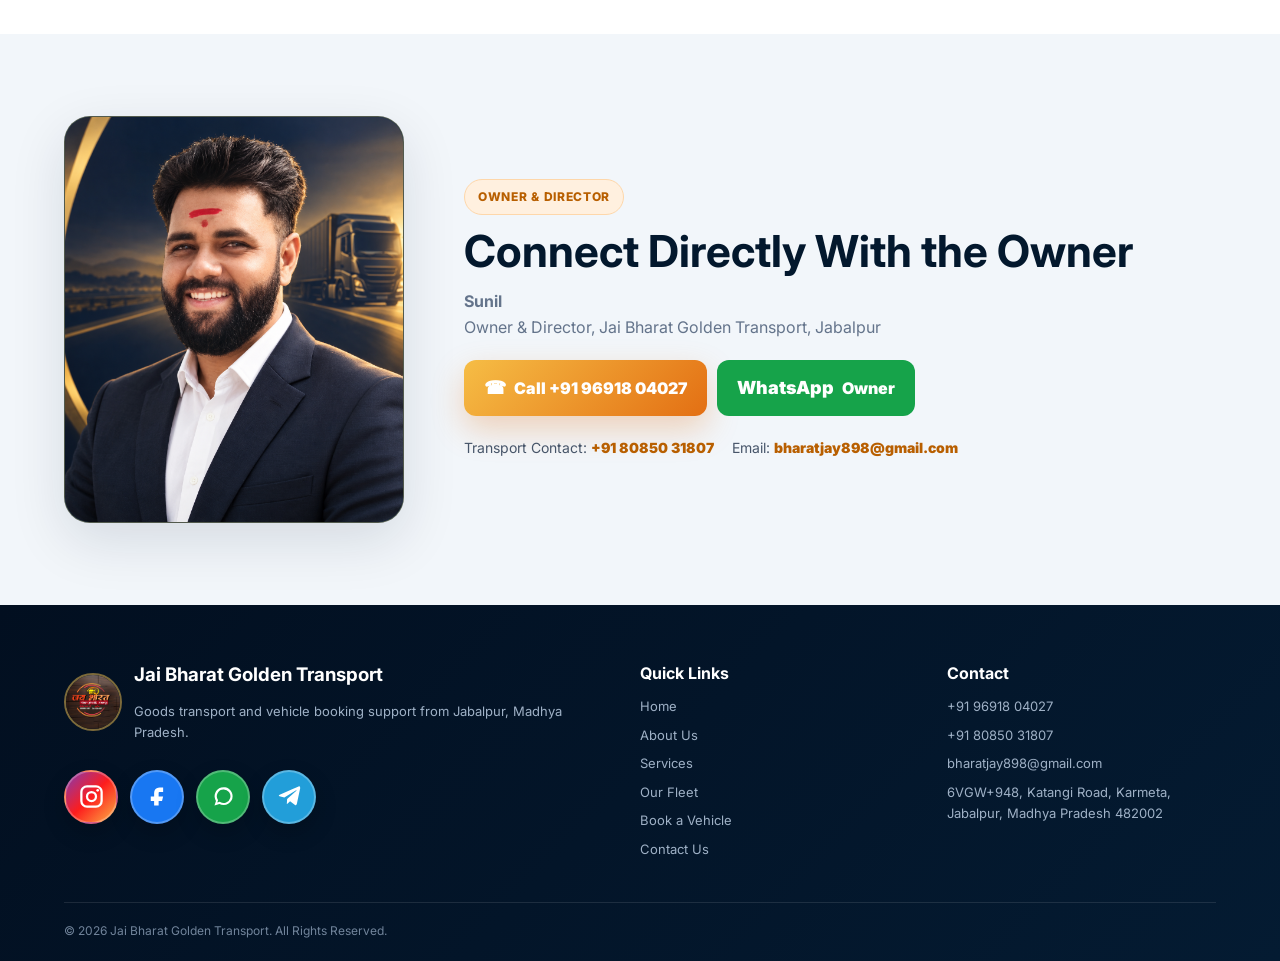
==== commit 22bf29a7: "Add files via upload" ====
--- a/index.html
+++ b/index.html
@@ -3,175 +3,101 @@
 <head>
 <meta charset="UTF-8">
 <meta name="viewport" content="width=device-width, initial-scale=1.0">
-<meta name="description" content="Jai Bharat Golden Transport provides goods transport, freight, logistics and vehicle booking services from Jabalpur, Madhya Pradesh. Book Tata Pickup, 14 ft, 17 ft, 19 ft and 22 ft vehicles through WhatsApp.">
-<meta name="keywords" content="Jai Bharat Golden Transport, Jabalpur Transport, transport service Jabalpur, goods transport Jabalpur, logistics Jabalpur, truck booking Jabalpur, vehicle booking Jabalpur, cargo transport Madhya Pradesh, freight transport, goods carrier, Tata Pickup, 14 feet truck, 17 feet truck, 19 feet truck, 22 feet truck, Jabalpur to Indore transport, Jabalpur to Pune transport">
+<meta name="description" content="Jai Bharat Golden Transport provides goods transport, freight vehicle booking and cargo transport services from Jabalpur, Madhya Pradesh. Enquire for pickup, 14 ft, 17 ft, 19 ft and 22 ft vehicles.">
+<meta name="keywords" content="Jai Bharat Golden Transport, Jabalpur Transport Service, goods transport Jabalpur, transport service Jabalpur, truck booking Jabalpur, vehicle booking Jabalpur, cargo transport Madhya Pradesh, freight transport Jabalpur, goods carrier Jabalpur, Tata Pickup Jabalpur, 14 feet truck Jabalpur, 17 feet truck Jabalpur, 19 feet truck Jabalpur, 22 feet truck Jabalpur, Jabalpur goods transport, Madhya Pradesh transport service, transport vehicle booking, commercial goods transport">
 <meta name="author" content="Jai Bharat Golden Transport">
 <meta name="robots" content="index, follow">
-<meta name="theme-color" content="#061a33">
+<meta name="theme-color" content="#03182d">
 <link rel="icon" href="logo.jfif">
-<link rel="canonical" href="https://YOUR-DOMAIN.example/">
-<title>Jai Bharat Golden Transport | Jabalpur Transport & Logistics</title>
+<link rel="canonical" href="https://jai-bharat-golden-transport.onrender.com/">
+<title>Jai Bharat Golden Transport | Jabalpur Goods Transport & Vehicle Booking</title>
 <link rel="stylesheet" href="style.css">
 <script type="application/ld+json">
 {
-  "@context": "https://schema.org",
-  "@type": "LocalBusiness",
-  "name": "Jai Bharat Golden Transport",
-  "description": "Goods transport, freight and vehicle booking service in Jabalpur, Madhya Pradesh.",
-  "telephone": "+91-9691804027",
-  "email": "bharatjay898@gmail.com",
-  "address": {
-    "@type": "PostalAddress",
-    "streetAddress": "6VGW+948, Katangi Road, Karmeta",
-    "addressLocality": "Jabalpur",
-    "addressRegion": "Madhya Pradesh",
-    "postalCode": "482002",
-    "addressCountry": "IN"
-  },
-  "url": "https://YOUR-DOMAIN.example/"
+  "@context":"https://schema.org",
+  "@type":"LocalBusiness",
+  "name":"Jai Bharat Golden Transport",
+  "description":"Goods transport, freight and vehicle booking service based in Jabalpur, Madhya Pradesh.",
+  "telephone":"+91-9691804027",
+  "email":"bharatjay898@gmail.com",
+  "address":{"@type":"PostalAddress","streetAddress":"6VGW+948, Katangi Road, Karmeta","addressLocality":"Jabalpur","addressRegion":"Madhya Pradesh","postalCode":"482002","addressCountry":"IN"},
+  "url":"https://jai-bharat-golden-transport.onrender.com/"
 }
 </script>
 </head>
 <body>
-
 <header class="nav">
-  <a class="brand" href="index.html" aria-label="Jai Bharat Golden Transport Home">
-    <img src="logo.jfif" alt="Jai Bharat Golden Transport logo">
-    <div><strong>Jai Bharat</strong><span>Golden Transport</span></div>
-  </a>
-  <nav id="navLinks">
-    <a href="index.html">Home</a>
-    <a href="about.html">About Us</a>
-    <a href="index.html#services">Services</a>
-    <a href="index.html#fleet">Fleet</a>
-    <a href="index.html#booking">Booking</a>
-    <a href="contact.html">Contact Us</a>
+  <a class="brand" href="index.html" aria-label="Jai Bharat Golden Transport Home"><img src="logo.jfif" alt="Jai Bharat Golden Transport logo"><div><strong>Jai Bharat</strong><span>Golden Transport</span></div></a>
+  <nav id="navLinks" aria-label="Main navigation">
+    <a class="active" href="index.html">Home</a><a href="about.html">About Us</a><a href="#services">Services</a><a href="#fleet">Fleet</a><a href="#booking">Booking</a><a href="contact.html">Contact Us</a>
   </nav>
-  <button class="menu-btn" id="menuBtn" aria-label="Open navigation menu">☰</button>
+  <button class="menu-btn" id="menuBtn" aria-label="Open navigation menu" aria-expanded="false">☰</button>
 </header>
-
 <main>
 <section class="hero" id="home">
   <div class="container hero-content">
-    <span class="eyebrow">Professional Goods Transport & Logistics</span>
-    <h1>Move Your Cargo<br><span>Safely. Reliably. On Time.</span></h1>
-    <p>Jai Bharat Golden Transport is a Jabalpur-based transport service for goods movement, freight requirements and vehicle booking across Madhya Pradesh and other routes.</p>
-    <div class="hero-actions">
-      <a class="btn primary" href="#booking">Book a Vehicle</a>
-      <a class="btn outline" href="https://wa.me/919691804027?text=Hello%20Jai%20Bharat%20Golden%20Transport%2C%20I%20need%20transport%20information." target="_blank" rel="noopener">Chat on WhatsApp</a>
-    </div>
-    <div class="hero-stats"><div><b>5+</b><small>Vehicle Types</small></div><div><b>24/7</b><small>Booking Enquiry</small></div><div><b>Jabalpur</b><small>Head Office</small></div></div>
+    <span class="eyebrow">Jabalpur Goods Transport & Logistics</span>
+    <h1>Move Your Cargo <span>Safely. Reliably. On Time.</span></h1>
+    <p>Reliable vehicle booking and goods transport support from Jabalpur for business cargo, commercial goods and route-based freight requirements.</p>
+    <div class="hero-actions"><a class="btn primary" href="#booking">Book a Vehicle</a><a class="btn outline" href="https://wa.me/919691804027?text=Hello%20Jai%20Bharat%20Golden%20Transport%2C%20I%20need%20a%20transport%20enquiry." target="_blank" rel="noopener">WhatsApp Enquiry</a></div>
+    <div class="hero-trust"><span>✓ Direct Owner Support</span><span>✓ Multiple Vehicle Options</span><span>✓ Pickup Date Booking</span></div>
   </div>
 </section>
 
-<section class="section" id="services">
-  <div class="container">
-    <div class="section-head"><span>Transport Services</span><h2>Complete Goods Transport Solutions</h2><p>Professional vehicle booking and cargo transport support for business and personal requirements.</p></div>
-    <div class="service-grid">
-      <article class="service-card"><div class="icon"><svg viewBox="0 0 24 24" aria-hidden="true"><path d="M3 6h11v10H3zM14 10h4l3 3v3h-7zM6 19a2 2 0 1 0 0-4 2 2 0 0 0 0 4Zm12 0a2 2 0 1 0 0-4 2 2 0 0 0 0 4Z" fill="none" stroke="currentColor" stroke-width="1.8" stroke-linejoin="round"/></svg></div><h3>Goods Transport</h3><p>Reliable movement of commercial goods, general cargo and business materials.</p></article>
-      <article class="service-card"><div class="icon"><svg viewBox="0 0 24 24" aria-hidden="true"><path d="M3 7h12v9H3zM15 10h4l2 3v3h-6zM7 19a2 2 0 1 0 0-4 2 2 0 0 0 0 4Zm11 0a2 2 0 1 0 0-4 2 2 0 0 0 0 4Z" fill="none" stroke="currentColor" stroke-width="1.8" stroke-linejoin="round"/></svg></div><h3>Vehicle Booking</h3><p>Choose a suitable pickup or truck according to cargo type, route and load requirement.</p></article>
-      <article class="service-card"><div class="icon"><svg viewBox="0 0 24 24" aria-hidden="true"><path d="M12 21s7-6.1 7-12A7 7 0 1 0 5 9c0 5.9 7 12 7 12Z" fill="none" stroke="currentColor" stroke-width="1.8"/><circle cx="12" cy="9" r="2.2" fill="none" stroke="currentColor" stroke-width="1.8"/></svg></div><h3>Route Enquiry</h3><p>Share pickup and delivery locations to discuss availability and freight requirements.</p></article>
-      <article class="service-card"><div class="icon"><svg viewBox="0 0 24 24" aria-hidden="true"><path d="M5 5h14v10H9l-4 4V5Z" fill="none" stroke="currentColor" stroke-width="1.8" stroke-linejoin="round"/><path d="M9 10h6M9 7.5h6" stroke="currentColor" stroke-width="1.8" stroke-linecap="round"/></svg></div><h3>Direct WhatsApp Booking</h3><p>Your booking details and selected pickup date are sent directly to the owner on WhatsApp.</p></article>
-    </div>
+<section class="trust-strip"><div class="container trust-grid">
+  <div><div class="trust-icon">✓</div><div><strong>Safe Transport</strong><small>Your Goods, Our Responsibility</small></div></div>
+  <div><div class="trust-icon">◷</div><div><strong>On-Time Planning</strong><small>We Value Your Time</small></div></div>
+  <div><div class="trust-icon">▣</div><div><strong>Vehicle Options</strong><small>Pickup to Heavy Cargo</small></div></div>
+  <div><div class="trust-icon">☎</div><div><strong>Direct Support</strong><small>Owner & Transport Contact</small></div></div>
+</div></section>
+
+<section class="section" id="services"><div class="container">
+  <div class="section-head"><span>Our Services</span><h2>Complete Goods Transport Solutions</h2><p>Simple, practical transport support for local and route-based cargo requirements.</p></div>
+  <div class="service-grid">
+    <article class="service-card"><div class="icon"><svg viewBox="0 0 24 24"><path d="M3 6h11v10H3zM14 10h4l3 3v3h-7zM6 19a2 2 0 1 0 0-4 2 2 0 0 0 0 4Zm12 0a2 2 0 1 0 0-4 2 2 0 0 0 0 4Z"/></svg></div><h3>Goods Transportation</h3><p>Vehicle support for commercial goods, general cargo and business materials.</p></article>
+    <article class="service-card"><div class="icon"><svg viewBox="0 0 24 24"><path d="M3 7h12v9H3zM15 10h4l2 3v3h-6zM7 19a2 2 0 1 0 0-4 2 2 0 0 0 0 4Zm11 0a2 2 0 1 0 0-4 2 2 0 0 0 0 4Z"/></svg></div><h3>Vehicle Booking</h3><p>Select a suitable vehicle according to cargo, route and load requirement.</p></article>
+    <article class="service-card"><div class="icon"><svg viewBox="0 0 24 24"><path d="M12 21s7-6.1 7-12A7 7 0 1 0 5 9c0 5.9 7 12 7 12Z"/><circle cx="12" cy="9" r="2.2"/></svg></div><h3>Route Enquiry</h3><p>Share pickup and delivery locations to discuss availability and freight requirements.</p></article>
+    <article class="service-card"><div class="icon"><svg viewBox="0 0 24 24"><path d="M5 5h14v10H9l-4 4V5Z"/><path d="M9 10h6M9 7.5h6"/></svg></div><h3>Direct WhatsApp Booking</h3><p>Your booking details and pickup date can be sent directly to the owner's WhatsApp.</p></article>
+    <article class="service-card"><div class="icon"><svg viewBox="0 0 24 24"><path d="M4 18h16M6 18V8l6-3 6 3v10M9 18v-5h6v5"/></svg></div><h3>Industrial & Business Cargo</h3><p>Transport enquiries for machinery, commercial stock, construction material and business goods.</p></article>
+    <article class="service-card"><div class="icon"><svg viewBox="0 0 24 24"><path d="M4 6h16v12H4zM8 3v6M16 3v6M7 13h3M14 13h3"/></svg></div><h3>Pickup Date Planning</h3><p>Choose your required pickup date in the booking form before sending the request.</p></article>
   </div>
-</section>
+</div></section>
 
-<section class="section route-section">
-  <div class="container">
-    <div class="section-head"><span>Route Finder</span><h2>Check Your Transport Route</h2><p>Enter pickup and delivery locations and send an enquiry to the transport team.</p></div>
-    <div class="route-box">
-      <div class="field"><label>Pickup Location</label><input id="routeFrom" placeholder="Example: Jabalpur"></div>
-      <div class="swap">→</div>
-      <div class="field"><label>Delivery Location</label><input id="routeTo" placeholder="Example: Indore"></div>
-      <button class="btn primary" id="routeBtn" type="button">Check Route</button>
-    </div>
-    <div id="routeResult" class="route-result" hidden></div>
+<section class="section route-section"><div class="container"><div class="section-head"><span>Route Enquiry</span><h2>Check Your Transport Route</h2><p>Enter pickup and delivery locations and send a quick enquiry to the transport team.</p></div>
+  <div class="route-box"><div class="field"><label for="routeFrom">Pickup Location</label><input id="routeFrom" placeholder="Example: Jabalpur"></div><div class="swap">→</div><div class="field"><label for="routeTo">Delivery Location</label><input id="routeTo" placeholder="Example: Indore"></div><button class="btn primary" id="routeBtn" type="button">Check Route</button></div><div id="routeResult" class="route-result" hidden></div>
+</div></section>
+
+<section class="section fleet-section" id="fleet"><div class="container"><div class="section-head"><span>Our Fleet</span><h2>Choose the Right Vehicle for Your Cargo</h2><p>Vehicle availability, capacity and final freight are confirmed by the transport team before booking.</p></div>
+  <div class="fleet-grid">
+    <article class="fleet-card"><img src="tata-pickup.svg" alt="Tata Pickup goods transport vehicle"><div><span class="tag">Small Cargo</span><h3>Tata Pickup</h3><strong>1–2 Ton</strong><p>Local cargo, small loads and short-route requirements.</p><button class="fleet-book" data-vehicle="Tata Pickup">Book This Vehicle →</button></div></article>
+    <article class="fleet-card"><img src="14-ft.svg" alt="14 feet cargo transport vehicle"><div><span class="tag">Medium</span><h3>14 Feet</h3><strong>4–5 Ton</strong><p>General cargo and regular business transport.</p><button class="fleet-book" data-vehicle="14 Feet">Book This Vehicle →</button></div></article>
+    <article class="fleet-card"><img src="17-ft.svg" alt="17 feet goods transport vehicle"><div><span class="tag">Medium+</span><h3>17 Feet</h3><strong>6–7 Ton</strong><p>Longer-body cargo and larger commercial loads.</p><button class="fleet-book" data-vehicle="17 Feet">Book This Vehicle →</button></div></article>
+    <article class="fleet-card"><img src="19-ft.svg" alt="19 feet heavy goods transport vehicle"><div><span class="tag">Heavy</span><h3>19 Feet</h3><strong>8–9 Ton</strong><p>Heavy commercial goods and route-based cargo.</p><button class="fleet-book" data-vehicle="19 Feet">Book This Vehicle →</button></div></article>
+    <article class="fleet-card"><img src="22-ft.svg" alt="22 feet heavy duty cargo truck"><div><span class="tag">Heavy Duty</span><h3>22 Feet</h3><strong>9–12 Ton</strong><p>Large cargo and long-distance transport requirements.</p><button class="fleet-book" data-vehicle="22 Feet">Book This Vehicle →</button></div></article>
   </div>
-</section>
+</div></section>
 
-<section class="section" id="fleet">
-  <div class="container">
-    <div class="section-head"><span>Our Fleet</span><h2>Vehicle Options for Different Cargo Needs</h2><p>Vehicle availability, capacity and final freight are confirmed by the transport team before booking.</p></div>
-    <div class="fleet-grid">
-      <article class="fleet-card"><img src="tata-pickup.svg" alt="Tata Pickup goods transport vehicle"><div><span class="tag">Small Cargo</span><h3>Tata Pickup</h3><strong>1–2 Ton</strong><p>Suitable for local cargo and smaller loads.</p></div></article>
-      <article class="fleet-card"><img src="14-ft.svg" alt="14 feet cargo transport vehicle"><div><span class="tag">Medium</span><h3>14 Feet</h3><strong>4–5 Ton</strong><p>For general cargo and business transport.</p></div></article>
-      <article class="fleet-card"><img src="17-ft.svg" alt="17 feet goods transport vehicle"><div><span class="tag">Medium+</span><h3>17 Feet</h3><strong>6–7 Ton</strong><p>For longer-body cargo requirements.</p></div></article>
-      <article class="fleet-card"><img src="19-ft.svg" alt="19 feet heavy goods transport vehicle"><div><span class="tag">Heavy</span><h3>19 Feet</h3><strong>8–9 Ton</strong><p>For heavy commercial goods and routes.</p></div></article>
-      <article class="fleet-card"><img src="22-ft.svg" alt="22 feet heavy duty cargo truck"><div><span class="tag">Heavy Duty</span><h3>22 Feet</h3><strong>9–12 Ton</strong><p>For large cargo and long-distance transport.</p></div></article>
-    </div>
-  </div>
-</section>
+<section class="section process-section"><div class="container"><div class="section-head"><span>How It Works</span><h2>Simple Vehicle Booking Process</h2><p>Four clear steps from requirement to owner confirmation.</p></div><div class="process-grid">
+  <article><b>01</b><h3>Share Requirement</h3><p>Enter your name, mobile, pickup, delivery and cargo details.</p></article><article><b>02</b><h3>Select Vehicle</h3><p>Choose the vehicle size that fits your cargo requirement.</p></article><article><b>03</b><h3>Select Pickup Date</h3><p>Choose the required date so it reaches the owner in your WhatsApp request.</p></article><article><b>04</b><h3>Confirm With Owner</h3><p>Discuss availability, freight and final booking directly with the transport team.</p></article>
+</div></div></section>
 
-<section class="section booking-section" id="booking">
-  <div class="container">
-    <div class="section-head light"><span>Online Booking Enquiry</span><h2>Book a Transport Vehicle</h2><p>Fill in the details below. After you click Book Now, the complete booking request—including your selected pickup date—opens directly in the owner's WhatsApp chat.</p></div>
-    <form id="bookingForm" class="booking-form">
-      <div class="field"><label>Full Name *</label><input name="name" required placeholder="Your name"></div>
-      <div class="field"><label>Mobile Number *</label><input name="phone" required inputmode="tel" pattern="[0-9 +()-]{10,}" placeholder="10 digit mobile number"></div>
-      <div class="field"><label>Vehicle *</label><select name="vehicle" required><option value="">Select vehicle</option><option>Tata Pickup</option><option>14 Feet</option><option>17 Feet</option><option>19 Feet</option><option>22 Feet</option></select></div>
-      <div class="field"><label>Cargo Weight (Ton) *</label><input name="ton" required type="number" min="0.1" step="0.1" placeholder="Example: 5"></div>
-      <div class="field"><label>Pickup Location *</label><input name="pickup" required placeholder="Pickup city / location"></div>
-      <div class="field"><label>Delivery Location *</label><input name="delivery" required placeholder="Destination city / location"></div>
-      <div class="field"><label>Goods Type</label><input name="goods" placeholder="Example: Machinery, General Goods"></div>
-      <div class="field"><label>Pickup Date *</label><input name="date" type="date" required></div>
-      <div class="field full"><label>Additional Details</label><textarea name="message" rows="4" placeholder="Any special cargo, loading, unloading or route information"></textarea></div>
-      <button class="btn primary big full" type="submit">🚚 Book Now on WhatsApp</button>
-    </form>
-  </div>
-</section>
+<section class="section booking-section" id="booking"><div class="container"><div class="section-head light"><span>Online Booking Enquiry</span><h2>Book a Transport Vehicle</h2><p>Fill the details below. Book Now opens a complete WhatsApp request with your selected pickup date.</p></div>
+<form id="bookingForm" class="booking-form">
+  <div class="field"><label>Full Name *</label><input name="name" required placeholder="Your name"></div><div class="field"><label>Mobile Number *</label><input name="phone" required inputmode="tel" pattern="[0-9 +()-]{10,}" placeholder="10 digit mobile number"></div>
+  <div class="field"><label>Vehicle *</label><select id="vehicleSelect" name="vehicle" required><option value="">Select vehicle</option><option>Tata Pickup</option><option>14 Feet</option><option>17 Feet</option><option>19 Feet</option><option>22 Feet</option></select></div><div class="field"><label>Cargo Weight (Ton) *</label><input name="ton" required type="number" min="0.1" step="0.1" placeholder="Example: 5"></div>
+  <div class="field"><label>Pickup Location *</label><input name="pickup" required placeholder="Pickup city / location"></div><div class="field"><label>Delivery Location *</label><input name="delivery" required placeholder="Destination city / location"></div>
+  <div class="field"><label>Goods Type</label><input name="goods" placeholder="Example: Machinery, General Goods"></div><div class="field"><label>Pickup Date *</label><input name="date" type="date" required></div>
+  <div class="field full"><label>Additional Details</label><textarea name="message" rows="4" placeholder="Loading, unloading or special cargo information"></textarea></div>
+  <button class="btn primary big full" type="submit">Book Now on WhatsApp</button>
+</form></div></section>
 
-<section class="section">
-  <div class="container owner-section">
-    <div class="owner-photo"><img src="owner.png" alt="Owner of Jai Bharat Golden Transport"></div>
-    <div class="owner-info">
-      <span class="eyebrow" style="color:#b85f00;background:#fff0df;border-color:#fed7aa">Owner &amp; Director</span>
-      <h2>Connect Directly With the Owner</h2>
-      <p><strong>Sunil</strong><br>Owner, Jai Bharat Golden Transport, Jabalpur</p>
-      <div class="owner-buttons">
-        <a class="btn primary owner-contact-btn" href="tel:9691804027"><svg viewBox="0 0 24 24" aria-hidden="true"><path d="M6.6 3.8 9 3.2c.6-.2 1.2.1 1.5.7l1.2 2.8c.2.5.1 1-.3 1.4L10 9.5a13.8 13.8 0 0 0 4.5 4.5l1.4-1.4c.4-.4.9-.5 1.4-.3l2.8 1.2c.6.3.9.9.7 1.5l-.6 2.4c-.2.8-.9 1.4-1.7 1.4C10.5 18.8 5.2 13.5 5.2 5.5c0-.8.6-1.5 1.4-1.7Z" fill="currentColor"/></svg>Call +91 96918 04027</a>
-        <a class="btn whatsapp owner-contact-btn" href="https://wa.me/919691804027" target="_blank" rel="noopener"><svg viewBox="0 0 24 24" aria-hidden="true"><path d="M20.1 11.7a8.1 8.1 0 0 1-11.9 7L4 20l1.3-4.1a8.1 8.1 0 1 1 14.8-4.2Zm-8.1-6.2a6.1 6.1 0 0 0-5.2 9.3l.2.3-.7 2.2 2.3-.7.3.2A6.1 6.1 0 1 0 12 5.5Zm3.5 8.8c-.2.5-1 .9-1.5.9-.4.1-.9 0-1.3-.1-.4-.1-.8-.3-1.3-.6-2-1-3.3-3-3.4-3.1-.1-.1-.8-1.1-.8-2.1 0-1 .5-1.5.7-1.7.2-.2.4-.3.7-.3h.4c.1 0 .3.1.4.3l.6 1.4c.1.2.1.4 0 .5l-.4.5-.3.3c-.1.1-.2.2-.1.4.2.4.6 1 1.1 1.4.7.6 1.2.8 1.5.9.2.1.3.1.4-.1l.6-.7c.2-.2.3-.2.5-.1l1.3.6c.2.1.3.2.4.3.1.2.1.8-.1 1.3Z" fill="currentColor"/></svg>WhatsApp Owner</a>
-      </div>
-      <div class="contact-lines"><span>Transport Contact: <a href="tel:8085031807">+91 80850 31807</a></span><span>Email: <a href="mailto:bharatjay898@gmail.com">bharatjay898@gmail.com</a></span></div>
-    </div>
-  </div>
-</section>
+<section class="section why-section"><div class="container"><div class="section-head"><span>Why Choose Us</span><h2>Built Around Clear Communication</h2><p>Practical features designed to make vehicle enquiry and booking easier.</p></div><div class="why-grid">
+  <article><div>✓</div><h3>Reliable Vehicle Options</h3><p>Multiple vehicle sizes for different cargo requirements, subject to availability.</p></article><article><div>✓</div><h3>Experienced Route Support</h3><p>Share pickup and delivery points before discussing the transport requirement.</p></article><article><div>✓</div><h3>Transparent Enquiry</h3><p>Freight, availability and final booking details are discussed with the transport team.</p></article><article><div>✓</div><h3>Direct Owner Support</h3><p>Booking requests can reach the owner directly through WhatsApp.</p></article><article><div>✓</div><h3>Flexible Vehicle Sizes</h3><p>Pickup, 14 ft, 17 ft, 19 ft and 22 ft options are displayed in one place.</p></article><article><div>✓</div><h3>Easy Mobile Booking</h3><p>The website is optimized for mobile enquiries, calls and WhatsApp conversations.</p></article>
+</div></div></section>
+
+<section class="section owner-section-wrap"><div class="container owner-section"><div class="owner-photo"><img src="owner.png" alt="Sunil, Owner and Director of Jai Bharat Golden Transport"></div><div class="owner-info"><span class="eyebrow owner-label">Owner &amp; Director</span><h2>Connect Directly With the Owner</h2><p><strong>Sunil</strong><br>Owner &amp; Director, Jai Bharat Golden Transport, Jabalpur</p><div class="owner-buttons"><a class="btn primary owner-contact-btn" href="tel:9691804027"><span>☎</span> Call +91 96918 04027</a><a class="btn whatsapp owner-contact-btn" href="https://wa.me/919691804027" target="_blank" rel="noopener"><span>WhatsApp</span> Owner</a></div><div class="contact-lines"><span>Transport Contact: <a href="tel:8085031807">+91 80850 31807</a></span><span>Email: <a href="mailto:bharatjay898@gmail.com">bharatjay898@gmail.com</a></span></div></div></div></section>
 </main>
-<a class="float-wa" href="https://wa.me/919691804027" target="_blank" rel="noopener" aria-label="Chat with Jai Bharat Golden Transport on WhatsApp"><svg viewBox="0 0 24 24" aria-hidden="true"><path d="M20.1 11.7a8.1 8.1 0 0 1-11.9 7L4 20l1.3-4.1a8.1 8.1 0 1 1 14.8-4.2Zm-8.1-6.2a6.1 6.1 0 0 0-5.2 9.3l.2.3-.7 2.2 2.3-.7.3.2A6.1 6.1 0 1 0 12 5.5Zm3.5 8.8c-.2.5-1 .9-1.5.9-.4.1-.9 0-1.3-.1-.4-.1-.8-.3-1.3-.6-2-1-3.3-3-3.4-3.1-.1-.1-.8-1.1-.8-2.1 0-1 .5-1.5.7-1.7.2-.2.4-.3.7-.3h.4c.1 0 .3.1.4.3l.6 1.4c.1.2.1.4 0 .5l-.4.5-.3.3c-.1.1-.2.2-.1.4.2.4.6 1 1.1 1.4.7.6 1.2.8 1.5.9.2.1.3.1.4-.1l.6-.7c.2-.2.3-.2.5-.1l1.3.6c.2.1.3.2.4.3.1.2.1.8-.1 1.3Z" fill="currentColor"/></svg></a>
-
-<footer>
-  <div class="container footer-grid">
-    <div>
-      <div class="footer-brand"><img src="logo.jfif" alt="Jai Bharat Golden Transport logo"><div><h3>Jai Bharat Golden Transport</h3><p>Reliable goods transport and vehicle booking from Jabalpur, Madhya Pradesh.</p></div></div>
-      <div class="social-links">
-        <a class="social instagram" href="https://www.instagram.com/" target="_blank" rel="noopener" aria-label="Instagram">
-          <svg viewBox="0 0 24 24" aria-hidden="true"><rect x="3" y="3" width="18" height="18" rx="5" fill="none" stroke="currentColor" stroke-width="2"/><circle cx="12" cy="12" r="4" fill="none" stroke="currentColor" stroke-width="2"/><circle cx="17.5" cy="6.5" r="1.2"/></svg>
-        </a>
-        <a class="social facebook" href="https://www.facebook.com/" target="_blank" rel="noopener" aria-label="Facebook">
-          <svg viewBox="0 0 24 24" aria-hidden="true"><path d="M14 8h3V4h-3c-3.3 0-5 1.9-5 5v3H6v4h3v4h4v-4h3l1-4h-4V9c0-.7.3-1 1-1Z"/></svg>
-        </a>
-        <a class="social whatsapp" href="https://wa.me/919691804027" target="_blank" rel="noopener" aria-label="WhatsApp">
-          <svg viewBox="0 0 24 24" aria-hidden="true"><path d="M20 11.7a8 8 0 0 1-11.8 7L4 20l1.3-4.1A8 8 0 1 1 20 11.7Zm-8-6a6 6 0 0 0-5.1 9.2l.2.3-.7 2.1 2.2-.7.3.2A6 6 0 1 0 12 5.7Zm3.4 8.7c-.2.5-1 .9-1.4.9-.4.1-.8.1-1.3-.1-.3-.1-.7-.2-1.2-.5-2-1-3.3-3-3.4-3.1-.1-.1-.8-1.1-.8-2.1s.5-1.5.7-1.7c.2-.2.4-.3.6-.3h.4c.1 0 .3 0 .4.3l.6 1.4c.1.2.1.3 0 .5l-.3.4-.3.3c-.1.1-.2.2-.1.4.2.4.6 1 1.1 1.4.7.6 1.2.8 1.4.9.2.1.3.1.4-.1l.6-.7c.1-.2.3-.2.5-.1l1.3.6c.2.1.3.2.4.3.1.2.1.8-.1 1.3Z"/></svg>
-        </a>
-        <a class="social telegram" href="https://t.me/" target="_blank" rel="noopener" aria-label="Telegram">
-          <svg viewBox="0 0 24 24" aria-hidden="true"><path d="m21.5 4.6-3 14.1c-.2 1- .8 1.3-1.6.8l-4.4-3.2-2.1 2c-.2.2-.4.4-.8.4l.3-4.5 8.2-7.4c.4-.4-.1-.6-.6-.2l-10.1 6.4-4.3-1.3c-.9-.3-.9-.9.2-1.3L20.1 3c.8-.3 1.5.2 1.4 1.6Z"/></svg>
-        </a>
-      </div>
-    </div>
-    <div>
-      <h4>Quick Links</h4>
-      <a href="index.html">Home</a><a href="about.html">About Us</a><a href="index.html#services">Services</a><a href="index.html#fleet">Our Fleet</a><a href="index.html#booking">Book a Vehicle</a><a href="contact.html">Contact Us</a>
-    </div>
-    <div>
-      <h4>Contact</h4>
-      <a href="tel:9691804027">+91 96918 04027</a>
-      <a href="tel:8085031807">+91 80850 31807</a>
-      <a href="mailto:bharatjay898@gmail.com">bharatjay898@gmail.com</a>
-      <p>Jabalpur, Madhya Pradesh, India</p>
-    </div>
-  </div>
-  <div class="container footer-bottom">© <span id="year"></span> Jai Bharat Golden Transport. All Rights Reserved.</div>
-</footer>
-
+<a class="float-wa" href="https://wa.me/919691804027" target="_blank" rel="noopener" aria-label="Chat on WhatsApp"><svg viewBox="0 0 24 24"><path d="M20.1 11.7a8.1 8.1 0 0 1-11.9 7L4 20l1.3-4.1a8.1 8.1 0 1 1 14.8-4.2Zm-8.1-6.2a6.1 6.1 0 0 0-5.2 9.3l.2.3-.7 2.2 2.3-.7.3.2A6.1 6.1 0 1 0 12 5.5Zm3.5 8.8c-.2.5-1 .9-1.5.9-.4.1-.9 0-1.3-.1-.4-.1-.8-.3-1.3-.6-2-1-3.3-3-3.4-3.1-.1-.1-.8-1.1-.8-2.1 0-1 .5-1.5.7-1.7.2-.2.4-.3.7-.3h.4c.1 0 .3.1.4.3l.6 1.4c.1.2.1.4 0 .5l-.4.5-.3.3c-.1.1-.2.2-.1.4.2.4.6 1 1.1 1.4.7.6 1.2.8 1.5.9.2.1.3.1.4-.1l.6-.7c.2-.2.3-.2.5-.1l1.3.6c.2.1.3.2.4.3.1.2.1.8-.1 1.3Z"/></svg></a>
+<footer><div class="container footer-grid"><div><div class="footer-brand"><img src="logo.jfif" alt="Jai Bharat Golden Transport logo"><div><h3>Jai Bharat Golden Transport</h3><p>Goods transport and vehicle booking support from Jabalpur, Madhya Pradesh.</p></div></div><div class="social-links"><a class="social instagram" href="https://www.instagram.com/" target="_blank" rel="noopener" aria-label="Instagram"><svg viewBox="0 0 24 24"><rect x="3" y="3" width="18" height="18" rx="5" fill="none" stroke="currentColor" stroke-width="2"/><circle cx="12" cy="12" r="4" fill="none" stroke="currentColor" stroke-width="2"/><circle cx="17.5" cy="6.5" r="1.2"/></svg></a><a class="social facebook" href="https://www.facebook.com/" target="_blank" rel="noopener" aria-label="Facebook"><svg viewBox="0 0 24 24"><path d="M14 8h3V4h-3c-3.3 0-5 1.9-5 5v3H6v4h3v4h4v-4h3l1-4h-4V9c0-.7.3-1 1-1Z"/></svg></a><a class="social whatsapp" href="https://wa.me/919691804027" target="_blank" rel="noopener" aria-label="WhatsApp"><svg viewBox="0 0 24 24"><path d="M20.1 11.7a8 8 0 0 1-11.8 7L4 20l1.3-4.1A8 8 0 1 1 20.1 11.7Zm-8-6a6 6 0 0 0-5.1 9.2l.2.3-.7 2.1 2.2-.7.3.2A6 6 0 1 0 12 5.7Z"/></svg></a><a class="social telegram" href="https://t.me/" target="_blank" rel="noopener" aria-label="Telegram"><svg viewBox="0 0 24 24"><path d="m21.5 4.6-3 14.1c-.2 1-.8 1.3-1.6.8l-4.4-3.2-2.1 2c-.2.2-.4.4-.8.4l.3-4.5 8.2-7.4c.4-.4-.1-.6-.6-.2l-10.1 6.4-4.3-1.3c-.9-.3-.9-.9.2-1.3L20.1 3c.8-.3 1.5.2 1.4 1.6Z"/></svg></a></div></div><div><h4>Quick Links</h4><a href="index.html">Home</a><a href="about.html">About Us</a><a href="#services">Services</a><a href="#fleet">Our Fleet</a><a href="#booking">Book a Vehicle</a><a href="contact.html">Contact Us</a></div><div><h4>Contact</h4><a href="tel:9691804027">+91 96918 04027</a><a href="tel:8085031807">+91 80850 31807</a><a href="mailto:bharatjay898@gmail.com">bharatjay898@gmail.com</a><p>6VGW+948, Katangi Road, Karmeta, Jabalpur, Madhya Pradesh 482002</p></div></div><div class="container footer-bottom">© <span id="year"></span> Jai Bharat Golden Transport. All Rights Reserved.</div></footer>
 <script src="script.js"></script>
-</body>
-</html>+</body></html>
--- a/style.css
+++ b/style.css
@@ -1,23 +1,19 @@
 @import url('https://fonts.googleapis.com/css2?family=Inter:wght@400;500;600;700;800;900&display=swap');
 :root{--navy:#03182d;--navy2:#0a3152;--gold:#f6c453;--gold2:#d88b16;--orange:#ef7d18;--green:#16a34a;--text:#172033;--muted:#64748b;--bg:#f6f8fb;--white:#fff;--line:#e3e9f0;--shadow:0 18px 55px rgba(6,26,51,.12)}
-*{box-sizing:border-box;margin:0;padding:0}html{scroll-behavior:smooth}body{font-family:Inter,Arial,sans-serif;background:var(--bg);color:var(--text);line-height:1.65}a{text-decoration:none;color:inherit}img{max-width:100%}.container{width:min(1160px,90%);margin:auto}
-.nav{height:76px;background:linear-gradient(90deg,#021326,#062744 55%,#03182d);display:flex;align-items:center;padding:0 5%;position:sticky;top:0;z-index:100;box-shadow:0 8px 28px rgba(0,0,0,.22);border-bottom:1px solid rgba(246,196,83,.22)}
-.brand{display:flex;align-items:center;gap:11px;margin-right:auto}.brand img{width:52px;height:52px;border-radius:50%;object-fit:cover;border:2px solid rgba(246,196,83,.65);box-shadow:0 5px 18px rgba(0,0,0,.28)}.brand strong{display:block;color:#fff;font-size:19px;line-height:1.1;letter-spacing:-.3px}.brand span{display:block;color:#f6c453;font-size:11px;font-weight:900;letter-spacing:1px;text-transform:uppercase}
-nav{display:flex;align-items:center;gap:25px;font-size:14px;font-weight:800;color:#e7eef7}nav a{position:relative;padding:27px 0}nav a:after{content:"";position:absolute;left:0;right:100%;bottom:17px;height:3px;border-radius:10px;background:linear-gradient(90deg,#ffe28a,#ef7d18);transition:.25s}nav a:hover,nav a.active{color:#f6c453}nav a:hover:after,nav a.active:after{right:0}.menu-btn{display:none;border:1px solid rgba(255,255,255,.2);background:rgba(255,255,255,.07);font-size:24px;color:#fff;width:44px;height:44px;border-radius:12px}
-.hero{min-height:590px;position:relative;display:flex;align-items:center;overflow:hidden;background:linear-gradient(90deg,rgba(2,15,29,.94) 0%,rgba(3,23,42,.72) 45%,rgba(3,23,42,.27) 100%),url('hero-transport.jpg');background-repeat:no-repeat;background-size:cover;background-position:center}.hero:before{content:"";position:absolute;inset:0;background:linear-gradient(90deg,rgba(0,10,20,.18),transparent 70%),radial-gradient(circle at 72% 35%,rgba(246,196,83,.18),transparent 25%)}
-.hero-content{position:relative;z-index:2;padding:68px 0;color:#fff;max-width:820px;margin-left:0}.eyebrow{display:inline-flex;padding:7px 13px;border-radius:999px;background:rgba(245,184,61,.12);border:1px solid rgba(245,184,61,.4);color:#ffd88a;font-size:12px;font-weight:800;letter-spacing:.7px;text-transform:uppercase}.hero h1{font-size:clamp(40px,4.3vw,56px);line-height:1.02;margin:19px 0 18px;letter-spacing:-2px;max-width:820px}.hero h1 span{color:#f6c453;text-shadow:0 4px 18px rgba(0,0,0,.2)}.hero p{font-size:18px;color:#e4edf7;max-width:760px}.hero-actions{display:flex;gap:12px;flex-wrap:wrap;margin:30px 0}.btn{display:inline-flex;align-items:center;justify-content:center;gap:8px;border:0;border-radius:12px;padding:13px 20px;font-weight:900;cursor:pointer;transition:.25s}.btn:hover{transform:translateY(-2px)}.btn.primary{background:linear-gradient(135deg,#f6bd45,#e36f13);color:#fff;box-shadow:0 13px 32px rgba(227,111,19,.28)}.btn.whatsapp{background:var(--green);color:#fff}.btn.dark{background:var(--navy);color:#fff}.btn.light{background:#fff;color:var(--navy)}.btn.outline{border:1px solid rgba(255,255,255,.3);color:#fff;background:rgba(255,255,255,.07)}.hero-stats{display:flex;gap:42px;flex-wrap:wrap;margin-top:20px}.hero-stats>div{padding-left:15px;border-left:2px solid rgba(246,196,83,.55)}.hero-stats b{display:block;font-size:25px}.hero-stats small{color:#bdcad9}
-.section{padding:88px 0}.section-head{text-align:center;max-width:800px;margin:0 auto 42px}.section-head>span{font-size:12px;color:#c06c05;font-weight:900;text-transform:uppercase;letter-spacing:2px}.section-head h2{font-size:clamp(29px,4vw,45px);line-height:1.12;color:var(--navy);margin:8px 0 12px}.section-head p{color:var(--muted)}.section-head.light h2,.section-head.light p{color:#fff}.section-head.light>span{color:#ffd27b}.dark-section{background:linear-gradient(135deg,#06172d,#0b2d4f);color:#fff}
-.service-grid{display:grid;grid-template-columns:repeat(4,1fr);gap:20px}.service-card{padding:28px;border:1px solid rgba(246,196,83,.22);background:linear-gradient(145deg,#0a2a48,#061b32);border-radius:20px;transition:.25s;box-shadow:0 16px 38px rgba(3,24,45,.14)}.service-card:hover{transform:translateY(-5px);background:linear-gradient(145deg,#0d3556,#07223d)}.service-card .icon{width:58px;height:58px;border-radius:16px;display:grid;place-items:center;color:#f6c453;background:linear-gradient(145deg,rgba(246,196,83,.18),rgba(239,125,24,.10));border:1px solid rgba(246,196,83,.42);box-shadow:0 10px 25px rgba(0,0,0,.16)}.service-card .icon svg{width:30px;height:30px}.service-card h3{margin:13px 0 7px;color:#fff}.service-card p{color:#b9cce0;font-size:14px}
-.card-grid{display:grid;grid-template-columns:repeat(3,1fr);gap:18px}.info-card,.fleet-card,.contact-card,.feature-card{background:#fff;border:1px solid var(--line);border-radius:20px;box-shadow:0 12px 35px rgba(7,27,53,.07)}.info-card{padding:25px}.info-card h3{margin:9px 0 5px;color:var(--navy)}.info-card p{color:var(--muted);font-size:14px}
+*{box-sizing:border-box;margin:0;padding:0}html{scroll-behavior:smooth;scroll-padding-top:80px}body{font-family:Inter,Arial,sans-serif;background:var(--bg);color:var(--text);line-height:1.65}a{text-decoration:none;color:inherit}img{max-width:100%}.container{width:min(1160px,90%);margin:auto}
+.nav{height:76px;background:linear-gradient(90deg,#021326,#062744 55%,#03182d);display:flex;align-items:center;padding:0 5%;position:sticky;top:0;z-index:100;box-shadow:0 8px 28px rgba(0,0,0,.22);border-bottom:1px solid rgba(246,196,83,.22)}.brand{display:flex;align-items:center;gap:11px;margin-right:auto}.brand img{width:52px;height:52px;border-radius:50%;object-fit:cover;border:2px solid rgba(246,196,83,.65)}.brand strong{display:block;color:#fff;font-size:19px;line-height:1.1}.brand span{display:block;color:#f6c453;font-size:11px;font-weight:900;letter-spacing:1px;text-transform:uppercase}nav{display:flex;align-items:center;gap:25px;font-size:14px;font-weight:800;color:#e7eef7}nav a{position:relative;padding:27px 0}nav a:after{content:"";position:absolute;left:0;right:100%;bottom:17px;height:3px;border-radius:10px;background:linear-gradient(90deg,#ffe28a,#ef7d18);transition:.25s}nav a:hover,nav a.active{color:#f6c453}nav a:hover:after,nav a.active:after{right:0}.menu-btn{display:none;border:1px solid rgba(255,255,255,.2);background:rgba(255,255,255,.07);font-size:24px;color:#fff;width:44px;height:44px;border-radius:12px}
+.hero{min-height:570px;position:relative;display:flex;align-items:center;overflow:hidden;background:linear-gradient(90deg,rgba(2,15,29,.93) 0%,rgba(3,23,42,.75) 48%,rgba(3,23,42,.24) 100%),url('hero-transport.jpg') center/cover no-repeat}.hero:after{content:"";position:absolute;inset:0;background:radial-gradient(circle at 76% 28%,rgba(246,196,83,.18),transparent 26%);pointer-events:none}.hero-content{position:relative;z-index:2;padding:65px 0;max-width:710px;color:#fff;margin-left:0}.eyebrow{display:inline-flex;padding:7px 13px;border-radius:999px;background:rgba(245,184,61,.12);border:1px solid rgba(245,184,61,.4);color:#ffd88a;font-size:12px;font-weight:800;letter-spacing:.7px;text-transform:uppercase}.hero h1{font-size:clamp(38px,4.1vw,54px);line-height:1.04;margin:17px 0 17px;letter-spacing:-1.8px}.hero h1 span{display:block;color:#f6c453;text-shadow:0 4px 18px rgba(0,0,0,.2)}.hero p{font-size:17px;color:#e4edf7;max-width:680px}.hero-actions{display:flex;gap:12px;flex-wrap:wrap;margin:28px 0 22px}.btn{display:inline-flex;align-items:center;justify-content:center;gap:8px;border:0;border-radius:12px;padding:13px 20px;font-weight:900;cursor:pointer;transition:.25s}.btn:hover{transform:translateY(-2px)}.btn.primary{background:linear-gradient(135deg,#f6bd45,#e36f13);color:#fff;box-shadow:0 13px 32px rgba(227,111,19,.28)}.btn.whatsapp{background:#16a34a;color:#fff}.btn.outline{border:1px solid rgba(255,255,255,.3);color:#fff;background:rgba(255,255,255,.07)}.hero-trust{display:flex;gap:18px;flex-wrap:wrap;color:#f7e0a5;font-size:12px;font-weight:700}.hero-trust span{padding-left:11px;border-left:2px solid rgba(246,196,83,.55)}
+.trust-strip{background:#061c34;border-top:1px solid rgba(246,196,83,.22);border-bottom:1px solid rgba(246,196,83,.22);color:#fff}.trust-grid{display:grid;grid-template-columns:repeat(4,1fr)}.trust-grid>div{display:flex;gap:13px;align-items:center;padding:20px 18px;border-right:1px solid rgba(255,255,255,.09)}.trust-grid>div:last-child{border-right:0}.trust-icon{width:44px;height:44px;border-radius:13px;display:grid;place-items:center;background:rgba(246,196,83,.14);border:1px solid rgba(246,196,83,.4);color:#f6c453;font-size:21px;font-weight:900}.trust-grid strong{display:block;font-size:13px}.trust-grid small{display:block;color:#aebfd1;font-size:11px;margin-top:2px}
+.section{padding:82px 0}.section-head{text-align:center;max-width:820px;margin:0 auto 40px}.section-head>span{font-size:12px;color:#c06c05;font-weight:900;text-transform:uppercase;letter-spacing:2px}.section-head h2{font-size:clamp(29px,4vw,44px);line-height:1.12;color:var(--navy);margin:8px 0 12px;letter-spacing:-1px}.section-head p{color:var(--muted)}.section-head.light h2,.section-head.light p{color:#fff}.section-head.light>span{color:#ffd27b}
+.service-grid{display:grid;grid-template-columns:repeat(3,1fr);gap:18px}.service-card{padding:26px;border:1px solid rgba(246,196,83,.22);background:linear-gradient(145deg,#0a2a48,#061b32);border-radius:20px;transition:.25s;box-shadow:0 16px 38px rgba(3,24,45,.14)}.service-card:hover{transform:translateY(-5px)}.service-card .icon{width:56px;height:56px;border-radius:16px;display:grid;place-items:center;color:#f6c453;background:rgba(246,196,83,.13);border:1px solid rgba(246,196,83,.42)}.service-card .icon svg{width:29px;height:29px;fill:none;stroke:currentColor;stroke-width:1.8;stroke-linecap:round;stroke-linejoin:round}.service-card h3{margin:13px 0 7px;color:#fff;font-size:18px}.service-card p{color:#b9cce0;font-size:13px}
 .route-section{background:linear-gradient(180deg,#eef5fb,#f8fafc)}.route-box{display:grid;grid-template-columns:1fr 38px 1fr auto;gap:12px;align-items:end;background:#fff;padding:20px;border-radius:20px;box-shadow:var(--shadow)}.field{display:flex;flex-direction:column;gap:7px}.field label{font-size:12px;font-weight:900;color:#475569}.field input,.field select,.field textarea{width:100%;border:1px solid #d9e2ec;border-radius:11px;padding:12px 13px;font:inherit;outline:none;background:#fff;color:#172033}.field input:focus,.field select:focus,.field textarea:focus{border-color:#f1a62b;box-shadow:0 0 0 3px rgba(241,166,43,.12)}.swap{text-align:center;font-size:25px;color:var(--orange);padding-bottom:8px}.route-result{margin-top:18px;background:#fff;border-left:4px solid var(--green);border-radius:12px;padding:16px}
-.fleet-grid{display:grid;grid-template-columns:repeat(5,1fr);gap:20px}.fleet-card{overflow:hidden;transition:.25s;border:1px solid #e4e8ed;background:#fff}.fleet-card:hover{transform:translateY(-5px);border-color:rgba(216,139,22,.55);box-shadow:0 18px 45px rgba(3,24,45,.14)}.fleet-card img{width:100%;display:block;aspect-ratio:1.55;object-fit:cover;background:#061c32;padding:0}.fleet-card>div{padding:18px}.tag{font-size:10px;background:#fff4d7;color:#9a6108;border:1px solid #f4d68c;border-radius:999px;padding:5px 8px;font-weight:900}.fleet-card h3{margin:11px 0 3px;color:var(--navy);font-size:20px}.fleet-card strong{color:#d27b0c}.fleet-card p{color:var(--muted);font-size:13px;margin-top:5px}
+.fleet-section{background:#f9fbfd}.fleet-grid{display:grid;grid-template-columns:repeat(5,1fr);gap:18px}.fleet-card{overflow:hidden;transition:.25s;border:1px solid #e4e8ed;background:#fff;border-radius:20px;box-shadow:0 12px 35px rgba(7,27,53,.07)}.fleet-card:hover{transform:translateY(-5px);border-color:rgba(216,139,22,.55);box-shadow:0 18px 45px rgba(3,24,45,.14)}.fleet-card img{width:100%;display:block;aspect-ratio:1.5;object-fit:cover;background:#061c32}.fleet-card>div{padding:18px}.tag{font-size:10px;background:#fff4d7;color:#9a6108;border:1px solid #f4d68c;border-radius:999px;padding:5px 8px;font-weight:900}.fleet-card h3{margin:11px 0 3px;color:var(--navy);font-size:19px}.fleet-card strong{color:#d27b0c}.fleet-card p{color:var(--muted);font-size:12px;margin:5px 0 12px}.fleet-book{border:0;background:none;color:#b76b08;font-weight:900;padding:0;cursor:pointer;font-size:12px}.fleet-book:hover{text-decoration:underline}
+.process-section{background:linear-gradient(135deg,#06172d,#0b2d4f)}.process-section .section-head h2,.process-section .section-head p{color:#fff}.process-grid{display:grid;grid-template-columns:repeat(4,1fr);gap:18px}.process-grid article{padding:25px;border:1px solid rgba(246,196,83,.2);border-radius:18px;background:rgba(255,255,255,.055)}.process-grid b{display:grid;place-items:center;width:44px;height:44px;border-radius:12px;background:#f6c453;color:#03182d;font-size:14px}.process-grid h3{color:#fff;margin:14px 0 7px}.process-grid p{color:#b9cce0;font-size:13px}
 .booking-section{background:linear-gradient(135deg,#03182d 0%,#0a3152 100%)}.booking-form{display:grid;grid-template-columns:repeat(2,1fr);gap:15px;background:rgba(255,255,255,.065);padding:25px;border-radius:22px;border:1px solid rgba(255,255,255,.13)}.booking-form .field label{color:#dce9f6}.booking-form .field input,.booking-form .field select,.booking-form .field textarea{background:#fff}.full{grid-column:1/-1}.big{padding:16px;font-size:15px}
-.owner-section{display:grid;grid-template-columns:340px 1fr;gap:60px;align-items:center}.owner-photo{border-radius:26px;overflow:hidden;box-shadow:var(--shadow);background:#0b2c4b;border:1px solid rgba(246,196,83,.3)}.owner-photo img{width:100%;display:block}.owner-info h1,.owner-info h2{font-size:44px;line-height:1.1;color:var(--navy);margin:12px 0}.owner-info>p{color:var(--muted);font-size:16px}.owner-buttons{display:flex;gap:10px;flex-wrap:wrap;margin:20px 0}.contact-lines{display:flex;gap:18px;flex-wrap:wrap;color:#475569;font-size:14px}.contact-lines a{font-weight:900;color:#b85f00}
-.social-links{display:flex;gap:12px;flex-wrap:wrap;margin-top:19px}.social{width:54px;height:54px;border-radius:50%;display:inline-flex;align-items:center;justify-content:center;color:#fff;font-weight:900;box-shadow:0 9px 22px rgba(0,0,0,.20);transition:.2s;border:2px solid rgba(255,255,255,.25)}.social svg{width:27px;height:27px;display:block;fill:currentColor}.social:hover{transform:translateY(-4px) scale(1.03)}.instagram{background:linear-gradient(135deg,#833ab4,#fd1d1d,#fcb045)}.facebook{background:#1877f2}.telegram{background:#229ed9}.whatsapp{background:#16a34a}
-.page-hero{padding:95px 0;background:linear-gradient(100deg,rgba(4,20,39,.97),rgba(9,44,75,.84)),url('19-ft.svg') right center/45% auto no-repeat;color:#fff}.page-hero h1{font-size:clamp(38px,5vw,62px);line-height:1.05;margin:14px 0}.page-hero p{max-width:700px;color:#cbd9e8;font-size:17px}.feature-grid{display:grid;grid-template-columns:repeat(3,1fr);gap:18px}.feature-card{padding:28px}.feature-card h3{color:var(--navy);margin:9px 0}.feature-card p{color:var(--muted);font-size:14px}.contact-grid{display:grid;grid-template-columns:1.1fr .9fr;gap:25px}.contact-card{padding:30px}.contact-card h2{color:var(--navy);margin-bottom:15px}.contact-list{display:grid;gap:14px}.contact-item{padding:16px;border:1px solid var(--line);border-radius:13px;background:#f8fafc}.contact-item strong{display:block;color:var(--navy)}.contact-item span,.contact-item a{color:var(--muted);font-size:14px}
-footer{background:linear-gradient(135deg,#020f20,#041b32);color:#dbeafe;padding:55px 0 20px}.footer-grid{display:grid;grid-template-columns:2fr 1fr 1fr;gap:38px}.footer-brand{display:flex;align-items:center;gap:12px}.footer-brand img{width:58px;height:58px;border-radius:50%;object-fit:cover;border:2px solid rgba(246,196,83,.5)}footer h3,footer h4{color:#fff;margin-bottom:10px}footer p,footer a{color:#9fb1c6;font-size:13px}footer a{display:block;margin:7px 0}.footer-bottom{border-top:1px solid rgba(255,255,255,.1);margin-top:35px;padding-top:18px;color:#71849b;font-size:12px}.float-wa{position:fixed;right:22px;bottom:22px;width:58px;height:58px;border-radius:50%;display:flex;align-items:center;justify-content:center;background:linear-gradient(135deg,#25d366,#128c7e);color:#fff;font-size:25px;box-shadow:0 12px 30px rgba(18,140,126,.42);z-index:90;border:3px solid #fff}
-@media(max-width:1050px){.service-grid{grid-template-columns:repeat(2,1fr)}.fleet-grid{grid-template-columns:repeat(2,1fr)}nav{gap:16px}.card-grid,.feature-grid{grid-template-columns:repeat(2,1fr)}.hero-content{max-width:800px;margin-left:0}}
-@media(max-width:760px){.nav{height:62px;padding:0 4%}.brand{gap:8px}.brand img{width:40px;height:40px}.brand strong{font-size:14px}.brand span{font-size:8px;letter-spacing:.7px}nav{display:none;position:absolute;left:3%;right:3%;top:68px;background:linear-gradient(180deg,#03182d,#082d4d);flex-direction:column;align-items:stretch;padding:8px 18px;border:1px solid rgba(255,255,255,.12);border-radius:16px;box-shadow:0 15px 30px rgba(0,0,0,.28);gap:0}nav.show{display:flex}nav a{padding:12px 2px;color:#fff}nav a:after{bottom:5px}.menu-btn{display:block}.hero{min-height:420px;align-items:flex-end;background-position:57% center;background-size:cover}.hero-content{padding:34px 0 28px;max-width:100%;margin-left:0}.eyebrow{font-size:10px;padding:6px 10px}.hero h1{font-size:34px;line-height:1.03;letter-spacing:-1px;margin:11px 0 13px;max-width:100%}.hero h1 span{display:block}.hero p{font-size:13px;line-height:1.48;max-width:100%}.hero-actions{margin:17px 0 12px;gap:8px}.btn{padding:11px 15px;font-size:13px}.hero-stats{gap:14px;margin-top:12px}.hero-stats>div{padding-left:9px}.hero-stats b{font-size:17px}.hero-stats small{font-size:9px}.section{padding:54px 0}.section-head{margin-bottom:30px}.section-head h2{font-size:31px}.service-grid,.card-grid,.feature-grid,.fleet-grid,.contact-grid{grid-template-columns:1fr}.route-box{grid-template-columns:1fr}.swap{display:none}.booking-form{grid-template-columns:1fr;padding:17px}.full{grid-column:auto}.owner-section{grid-template-columns:1fr;gap:28px}.owner-photo{max-width:300px;margin:auto}.owner-info h2{font-size:32px}.social{width:50px;height:50px}.social svg{width:25px;height:25px}.footer-grid{grid-template-columns:1fr}.page-hero{padding:60px 0;background-size:95% auto;background-position:center bottom}.float-wa{right:14px;bottom:14px;width:54px;height:54px}}
-
-.owner-contact-btn svg{width:20px;height:20px;flex:0 0 20px}.float-wa svg{width:30px;height:30px;display:block}.float-wa{font-size:0}.owner-info .eyebrow{letter-spacing:1px;font-weight:900}.owner-info h2{letter-spacing:-1.2px}.owner-info>p strong{color:#0b2038;font-size:18px}.owner-buttons .btn{min-height:54px}.owner-buttons .btn.whatsapp{box-shadow:0 12px 26px rgba(22,163,74,.22)}
-@media(max-width:760px){.owner-buttons .btn{width:100%}.owner-info h2{font-size:30px;letter-spacing:-.6px}.float-wa svg{width:28px;height:28px}}
+.why-section{background:#fff}.why-grid{display:grid;grid-template-columns:repeat(3,1fr);gap:18px}.why-grid article{padding:24px;border:1px solid var(--line);border-radius:18px;background:#fff;box-shadow:0 12px 35px rgba(7,27,53,.05)}.why-grid article>div{width:40px;height:40px;display:grid;place-items:center;border-radius:12px;background:#fff4d7;color:#b76b08;font-weight:900}.why-grid h3{color:var(--navy);margin:12px 0 6px;font-size:17px}.why-grid p{color:var(--muted);font-size:13px}
+.owner-section-wrap{background:#f2f6fa}.owner-section{display:grid;grid-template-columns:340px 1fr;gap:60px;align-items:center}.owner-photo{border-radius:26px;overflow:hidden;box-shadow:var(--shadow);background:#0b2c4b;border:1px solid rgba(246,196,83,.3)}.owner-photo img{width:100%;display:block}.owner-info h2{font-size:44px;line-height:1.1;color:var(--navy);margin:12px 0}.owner-info>p{color:var(--muted);font-size:16px}.owner-buttons{display:flex;gap:10px;flex-wrap:wrap;margin:20px 0}.owner-contact-btn span:first-child{font-size:18px}.contact-lines{display:flex;gap:18px;flex-wrap:wrap;color:#475569;font-size:14px}.contact-lines a{font-weight:900;color:#b85f00}.owner-label{color:#b85f00;background:#fff0df;border-color:#fed7aa}
+.social-links{display:flex;gap:12px;flex-wrap:wrap;margin-top:19px}.social{width:54px;height:54px;border-radius:50%;display:inline-flex;align-items:center;justify-content:center;color:#fff;box-shadow:0 9px 22px rgba(0,0,0,.2);transition:.2s;border:2px solid rgba(255,255,255,.25)}.social svg{width:27px;height:27px;display:block;fill:currentColor}.social:hover{transform:translateY(-4px) scale(1.03)}.instagram{background:linear-gradient(135deg,#833ab4,#fd1d1d,#fcb045)}.facebook{background:#1877f2}.telegram{background:#229ed9}.whatsapp{background:#16a34a}
+.page-hero{padding:88px 0;background:linear-gradient(100deg,rgba(4,20,39,.97),rgba(9,44,75,.84)),url('19-ft.svg') right center/45% auto no-repeat;color:#fff}.page-hero h1{font-size:clamp(38px,5vw,62px);line-height:1.05;margin:14px 0}.page-hero p{max-width:700px;color:#cbd9e8;font-size:17px}.feature-grid{display:grid;grid-template-columns:repeat(3,1fr);gap:18px}.feature-card{padding:28px;background:#fff;border:1px solid var(--line);border-radius:20px;box-shadow:0 12px 35px rgba(7,27,53,.07)}.feature-card .icon{font-size:30px}.feature-card h3{color:var(--navy);margin:9px 0}.feature-card p{color:var(--muted);font-size:14px}.contact-grid{display:grid;grid-template-columns:1.1fr .9fr;gap:25px}.contact-card{padding:30px;background:#fff;border:1px solid var(--line);border-radius:20px;box-shadow:0 12px 35px rgba(7,27,53,.07)}.contact-card h2{color:var(--navy);margin-bottom:15px}.contact-list{display:grid;gap:14px}.contact-item{padding:16px;border:1px solid var(--line);border-radius:13px;background:#f8fafc}.contact-item strong{display:block;color:var(--navy)}.contact-item span,.contact-item a{color:var(--muted);font-size:14px}
+footer{background:linear-gradient(135deg,#020f20,#041b32);color:#dbeafe;padding:55px 0 20px}.footer-grid{display:grid;grid-template-columns:2fr 1fr 1fr;gap:38px}.footer-brand{display:flex;align-items:center;gap:12px}.footer-brand img{width:58px;height:58px;border-radius:50%;object-fit:cover;border:2px solid rgba(246,196,83,.5)}footer h3,footer h4{color:#fff;margin-bottom:10px}footer p,footer a{color:#9fb1c6;font-size:13px}footer a{display:block;margin:7px 0}.footer-bottom{border-top:1px solid rgba(255,255,255,.1);margin-top:35px;padding-top:18px;color:#71849b;font-size:12px}.float-wa{position:fixed;right:22px;bottom:22px;width:60px;height:60px;border-radius:50%;display:flex;align-items:center;justify-content:center;background:linear-gradient(135deg,#25d366,#128c7e);color:#fff;box-shadow:0 12px 30px rgba(18,140,126,.42);z-index:90;border:3px solid #fff}.float-wa svg{width:32px;height:32px;fill:currentColor}
+@media(max-width:1050px){.service-grid{grid-template-columns:repeat(2,1fr)}.fleet-grid{grid-template-columns:repeat(3,1fr)}.process-grid{grid-template-columns:repeat(2,1fr)}.why-grid{grid-template-columns:repeat(2,1fr)}.hero-content{max-width:680px}.trust-grid{grid-template-columns:repeat(2,1fr)}}
+@media(max-width:760px){.nav{height:62px;padding:0 4%}.brand{gap:8px}.brand img{width:40px;height:40px}.brand strong{font-size:14px}.brand span{font-size:8px;letter-spacing:.7px}nav{display:none;position:absolute;left:3%;right:3%;top:68px;background:linear-gradient(180deg,#03182d,#082d4d);flex-direction:column;align-items:stretch;padding:8px 18px;border:1px solid rgba(255,255,255,.12);border-radius:16px;box-shadow:0 15px 30px rgba(0,0,0,.28);gap:0}nav.show{display:flex}nav a{padding:12px 2px;color:#fff}nav a:after{bottom:5px}.menu-btn{display:block}.hero{min-height:475px;align-items:flex-end;background-position:59% center}.hero-content{padding:35px 0 30px;max-width:100%}.hero h1{font-size:34px;line-height:1.04;letter-spacing:-1px;margin:12px 0}.hero p{font-size:13px;line-height:1.48}.hero-actions{margin:18px 0 13px}.btn{padding:11px 15px;font-size:13px}.hero-trust{gap:10px;font-size:10px}.trust-grid{grid-template-columns:1fr 1fr}.trust-grid>div{padding:15px 10px;border-right:0;border-bottom:1px solid rgba(255,255,255,.09)}.trust-icon{width:38px;height:38px;font-size:17px}.trust-grid strong{font-size:11px}.trust-grid small{font-size:9px}.section{padding:54px 0}.section-head{margin-bottom:30px}.section-head h2{font-size:31px}.service-grid,.feature-grid,.fleet-grid,.contact-grid,.why-grid{grid-template-columns:1fr}.route-box{grid-template-columns:1fr}.swap{display:none}.booking-form{grid-template-columns:1fr;padding:17px}.full{grid-column:auto}.process-grid{grid-template-columns:1fr}.owner-section{grid-template-columns:1fr;gap:28px}.owner-photo{max-width:300px;margin:auto}.owner-info h2{font-size:31px}.owner-buttons .btn{width:100%}.social{width:50px;height:50px}.social svg{width:25px;height:25px}.footer-grid{grid-template-columns:1fr}.page-hero{padding:60px 0;background-size:95% auto;background-position:center bottom}.float-wa{right:14px;bottom:14px;width:56px;height:56px}.float-wa svg{width:29px;height:29px}}
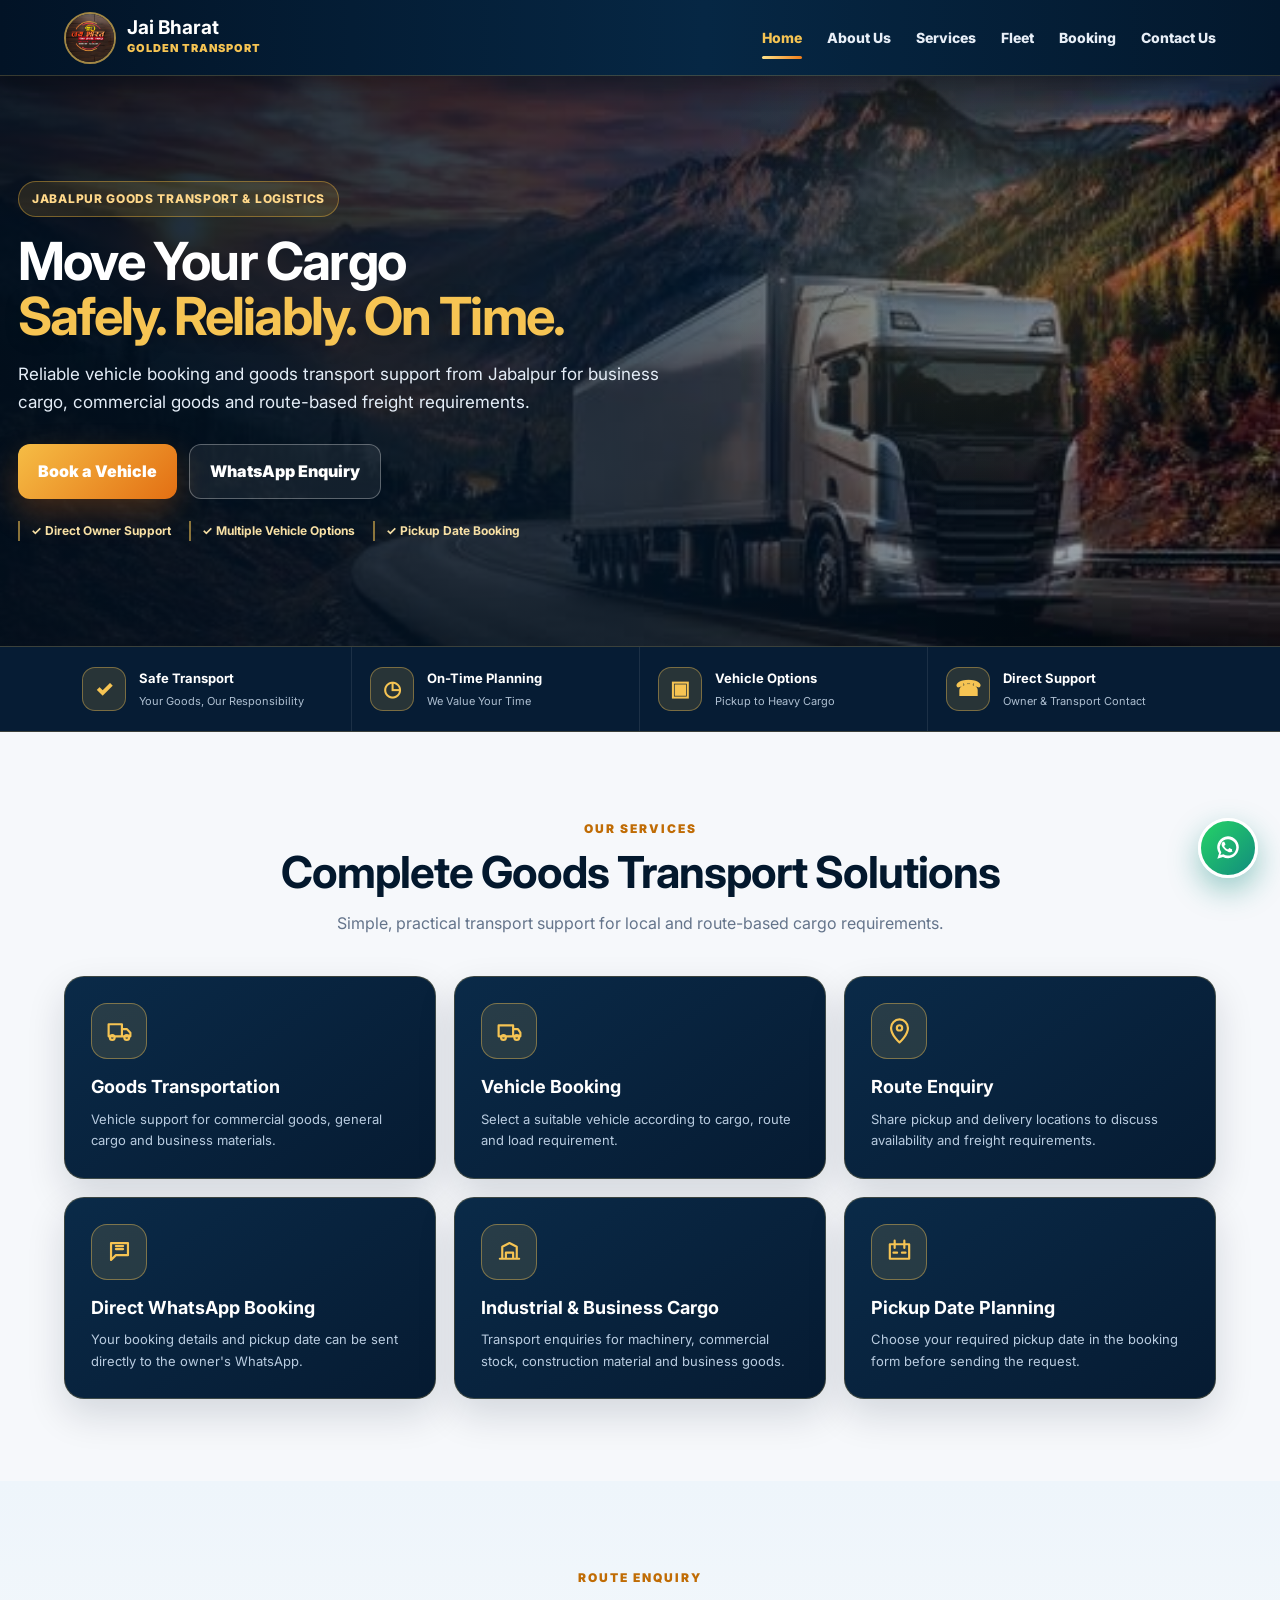
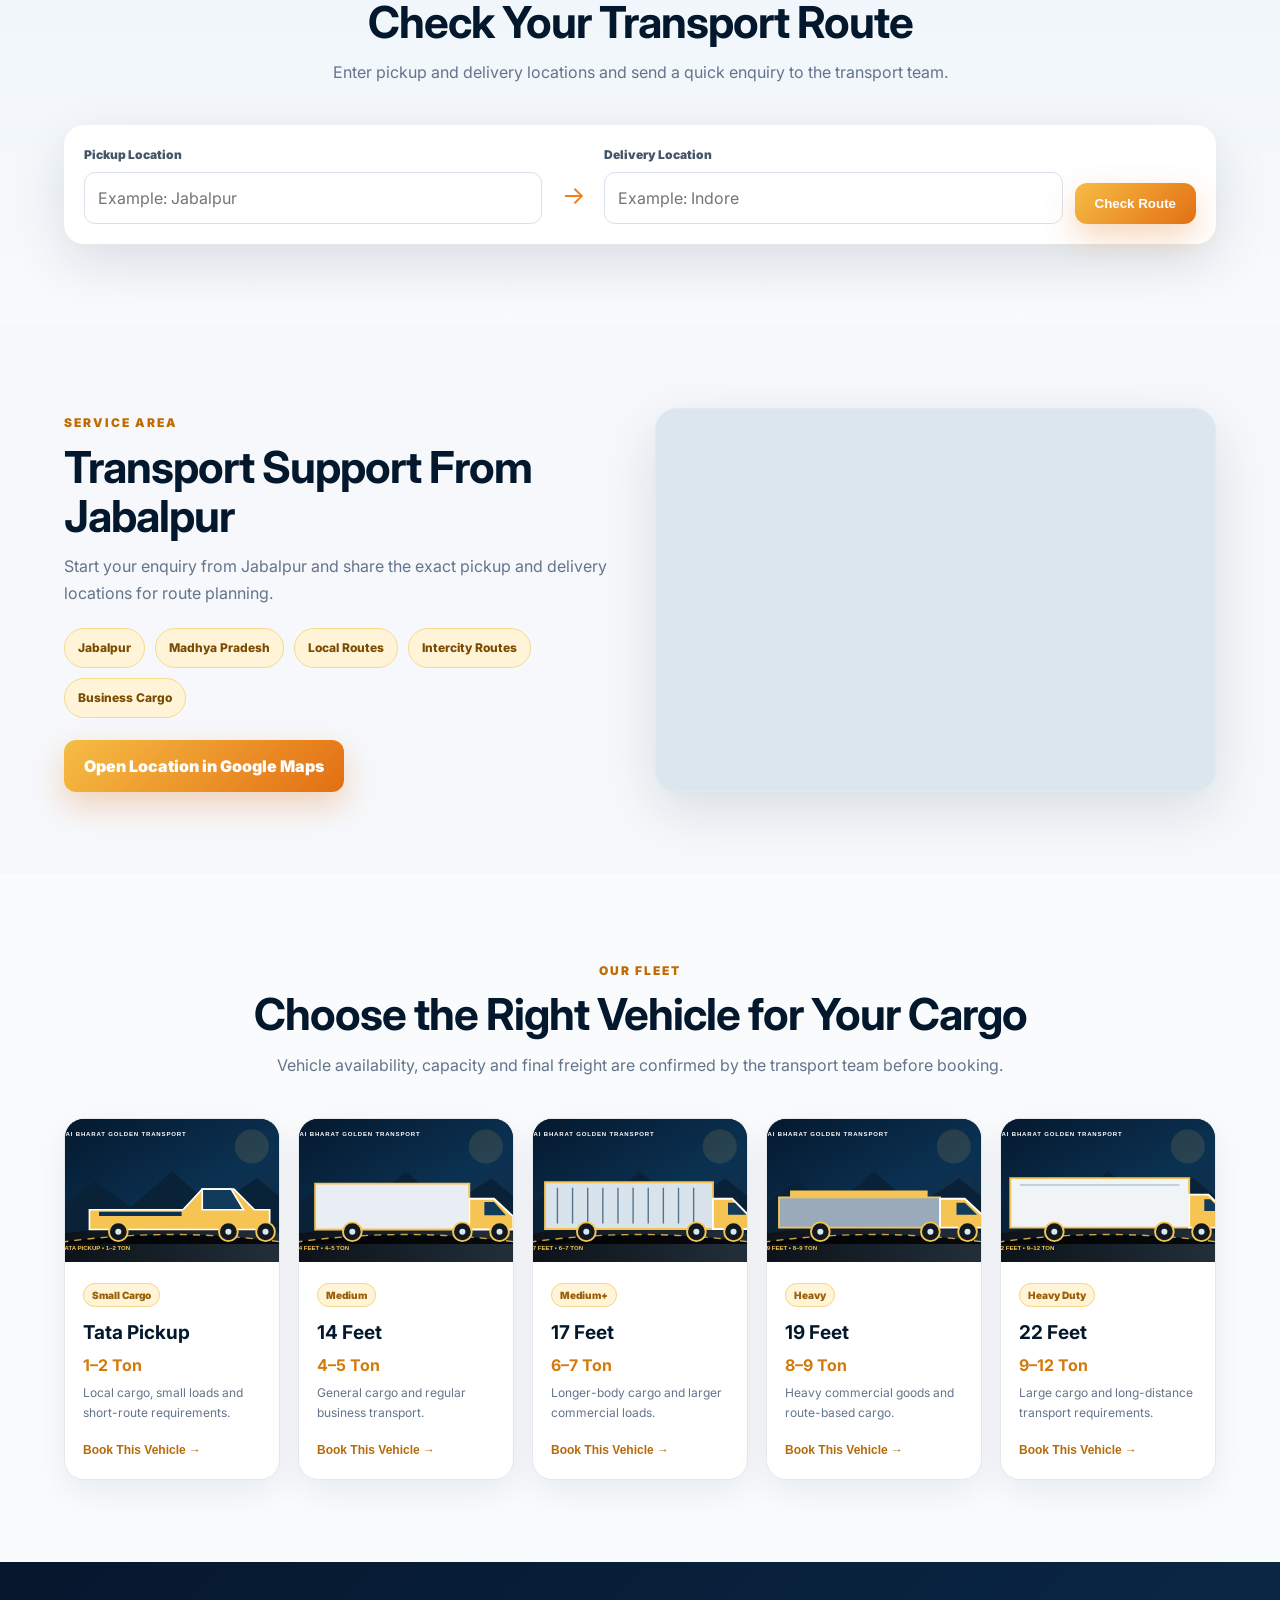
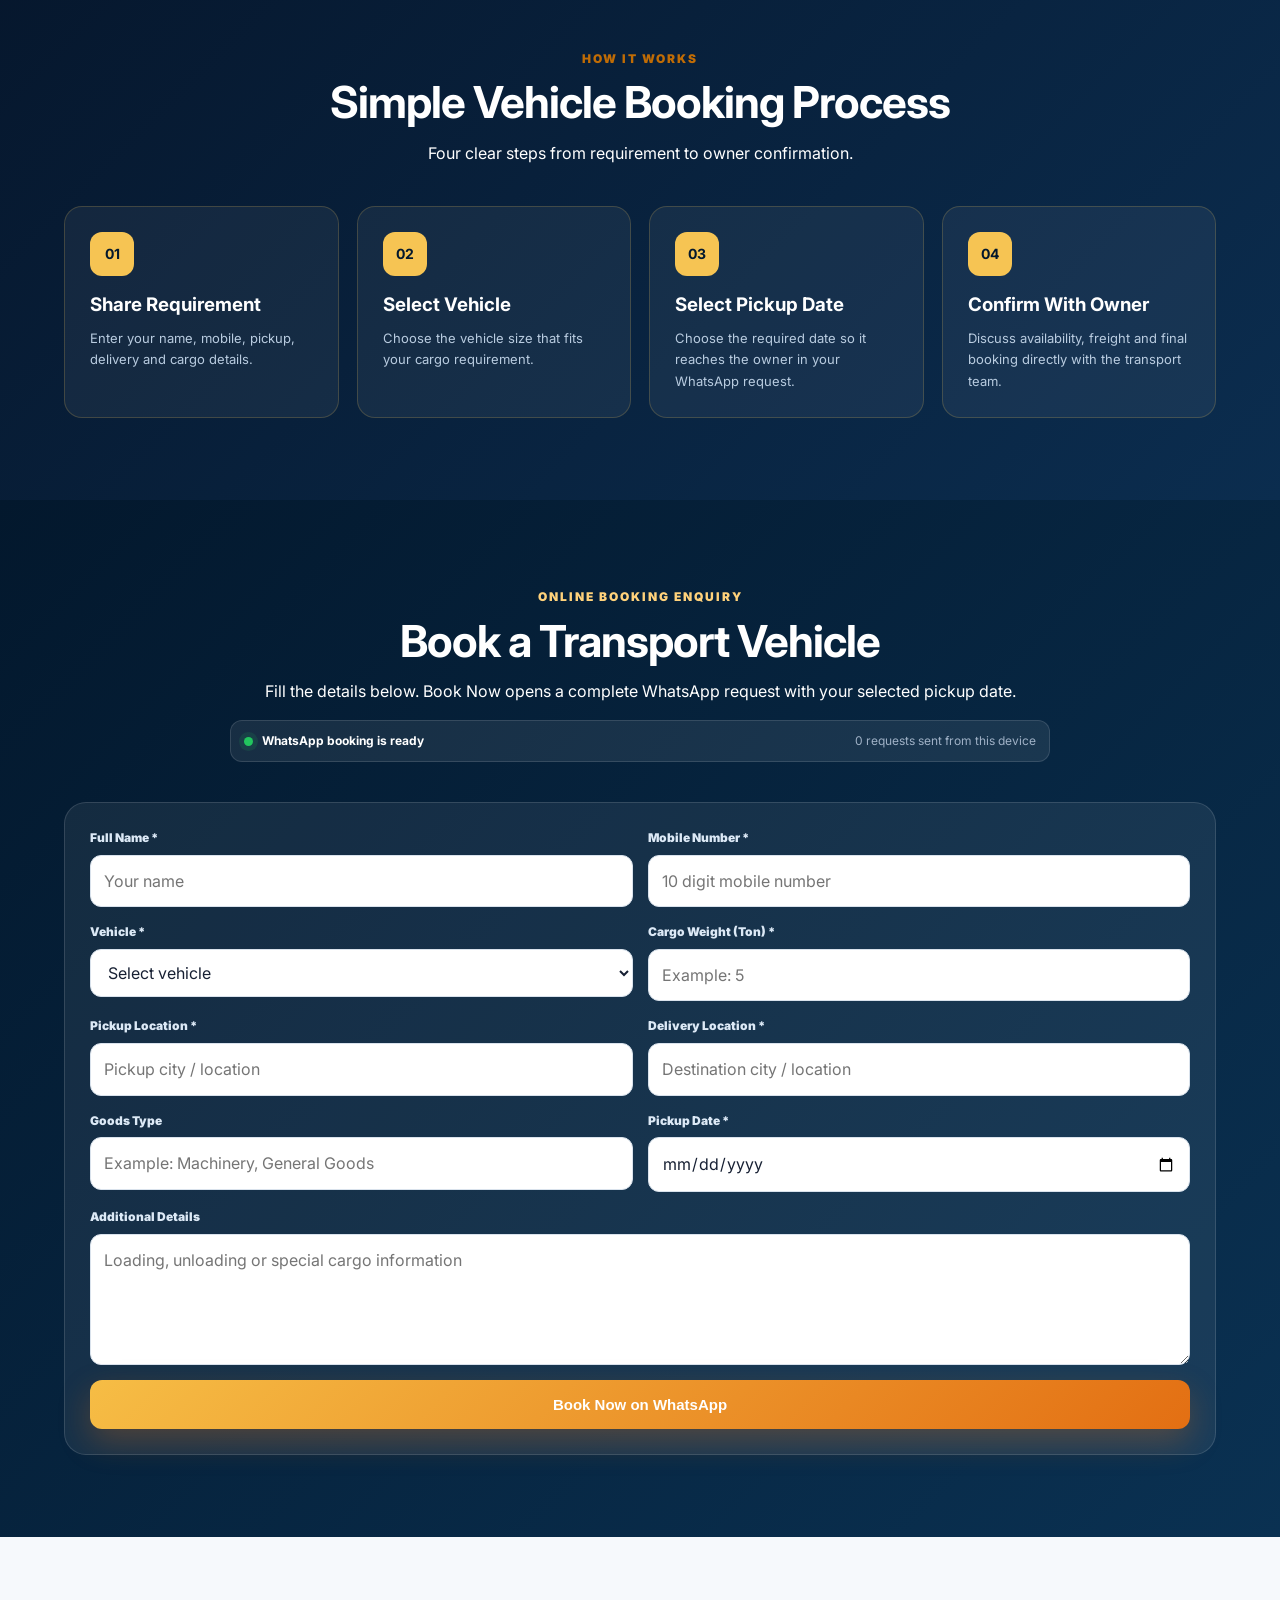
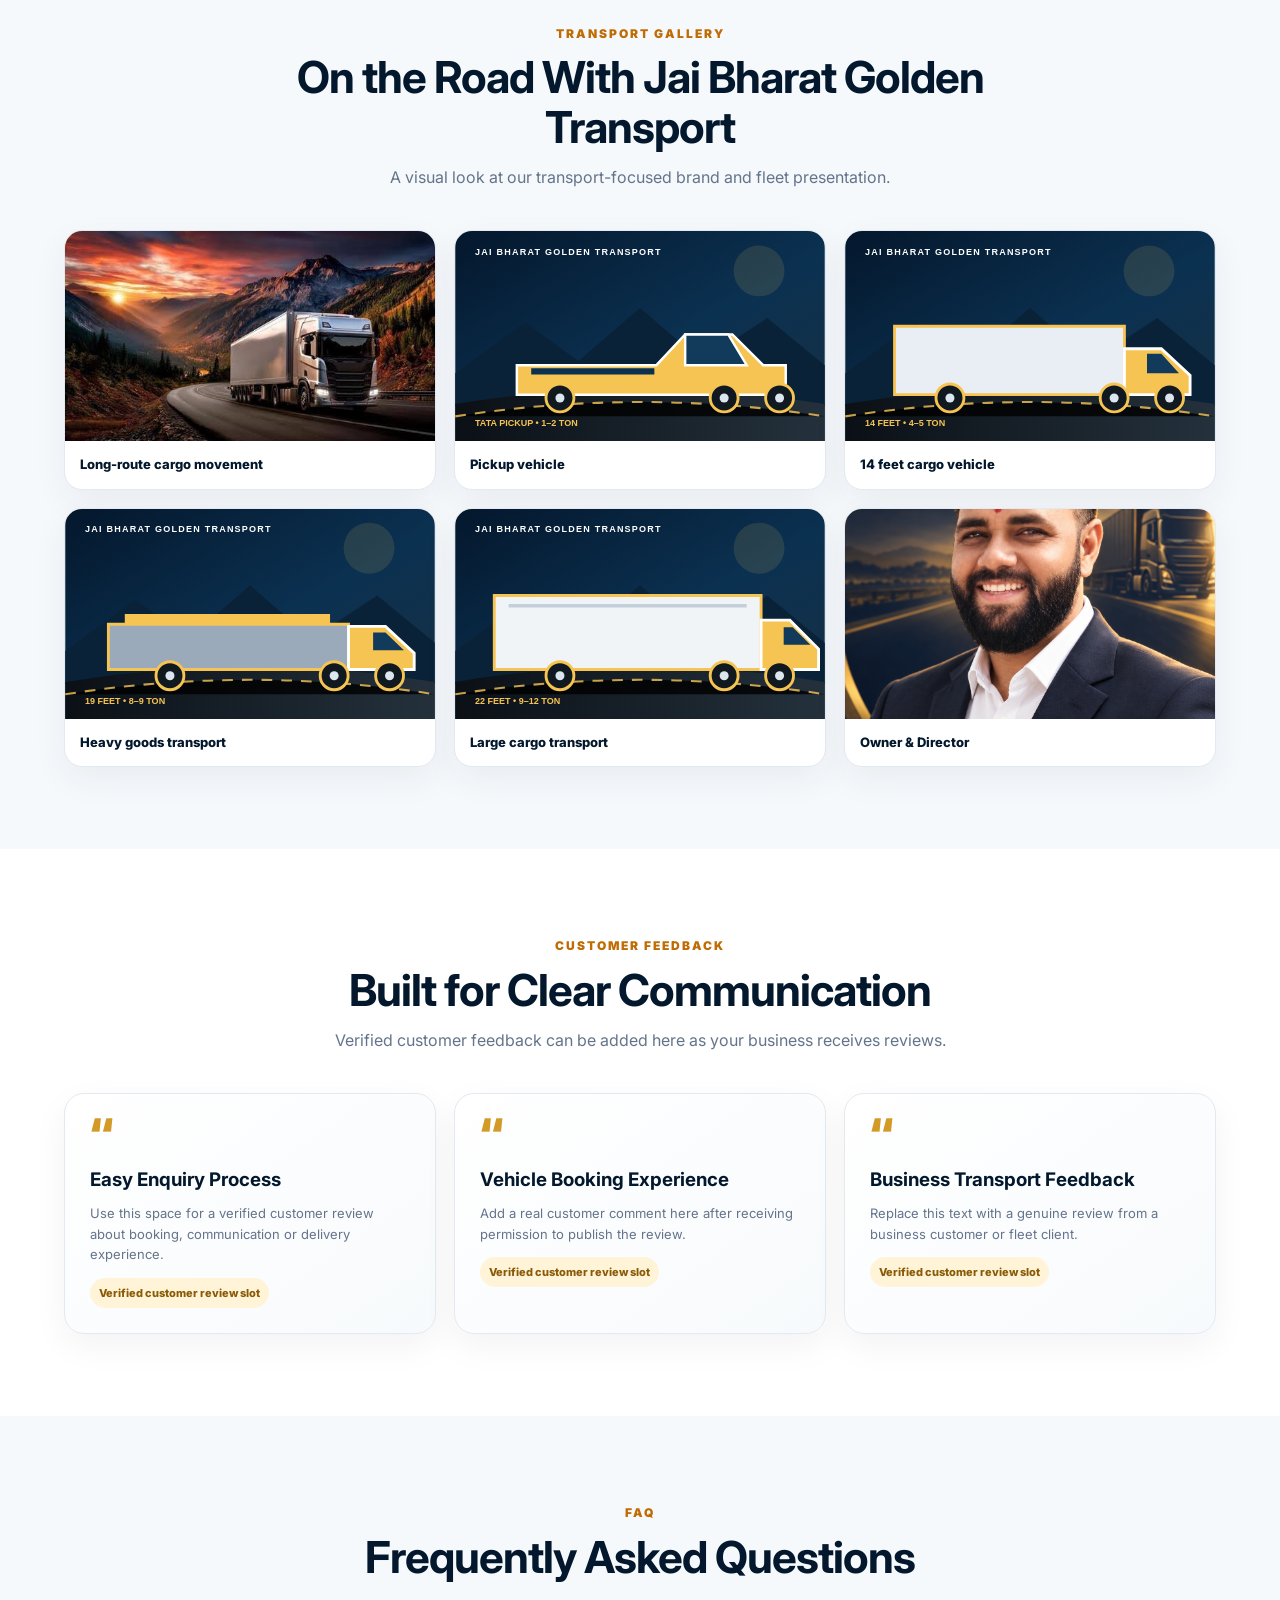
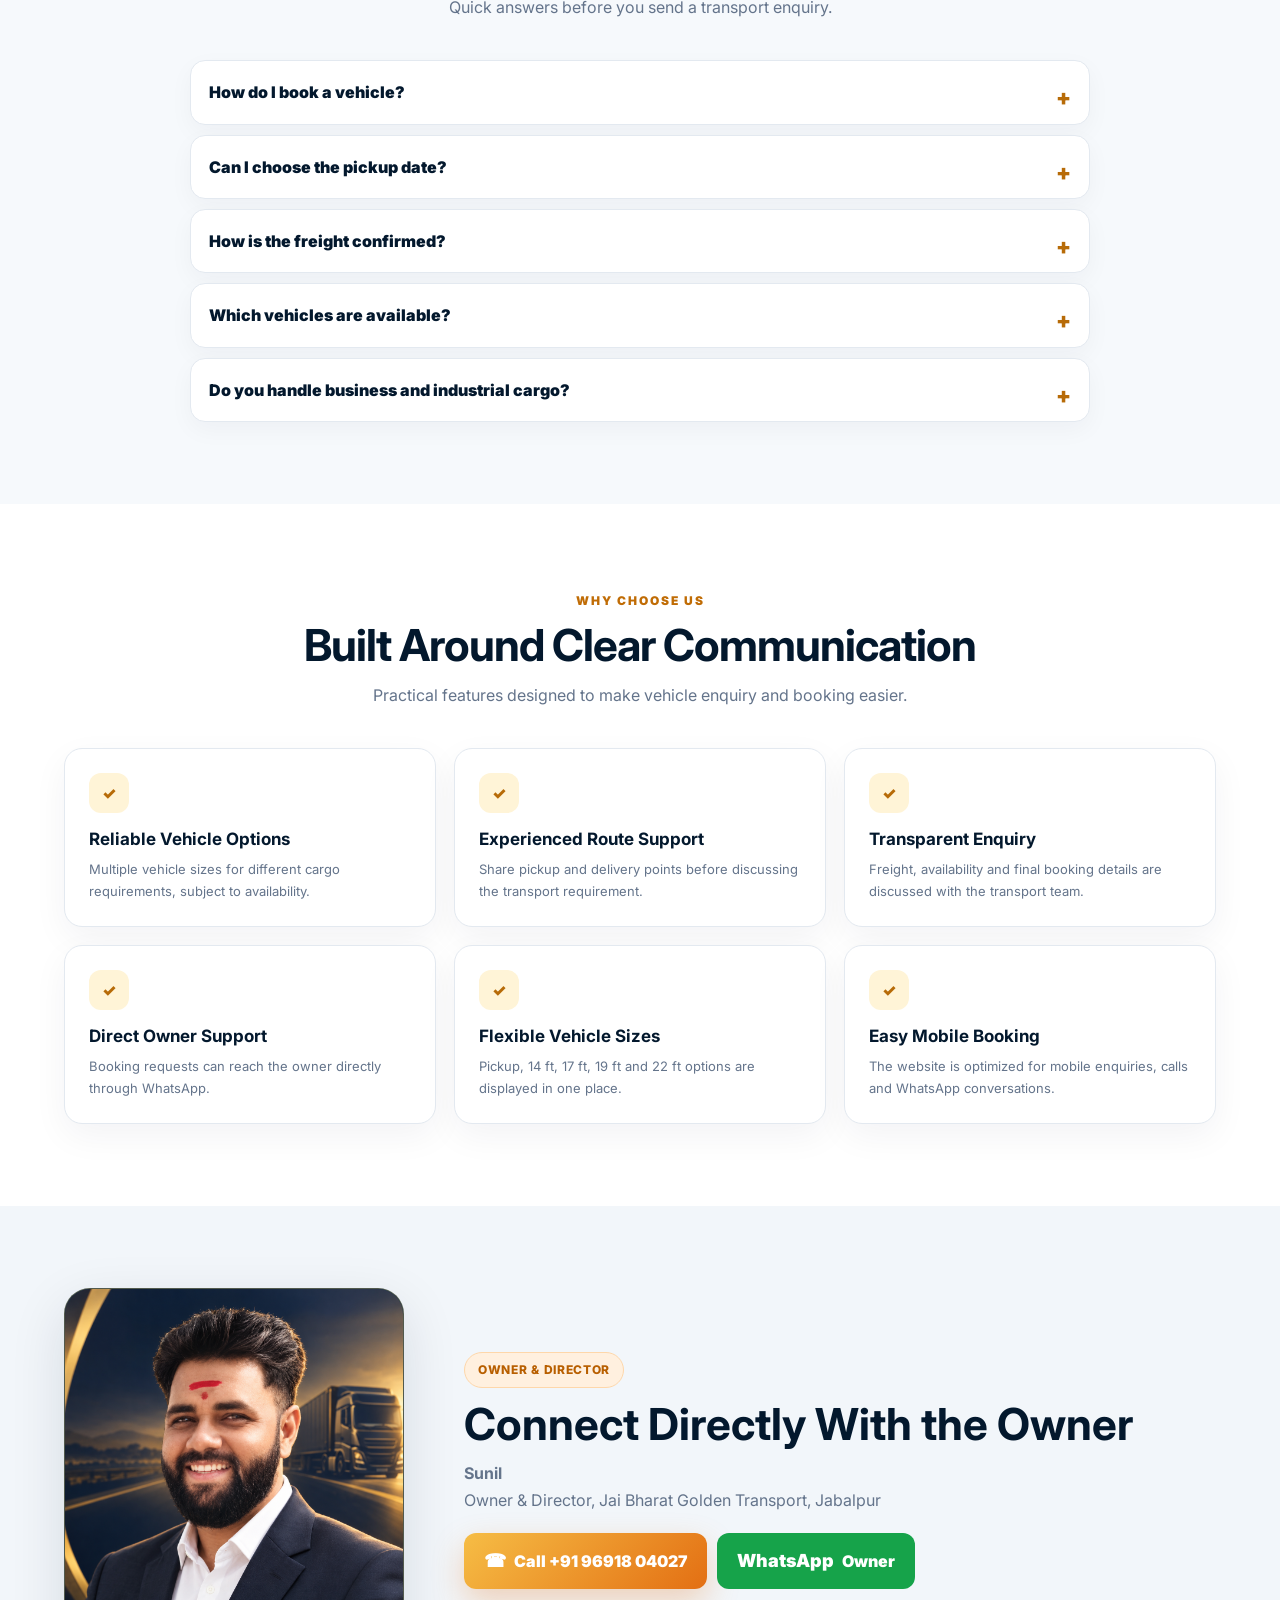
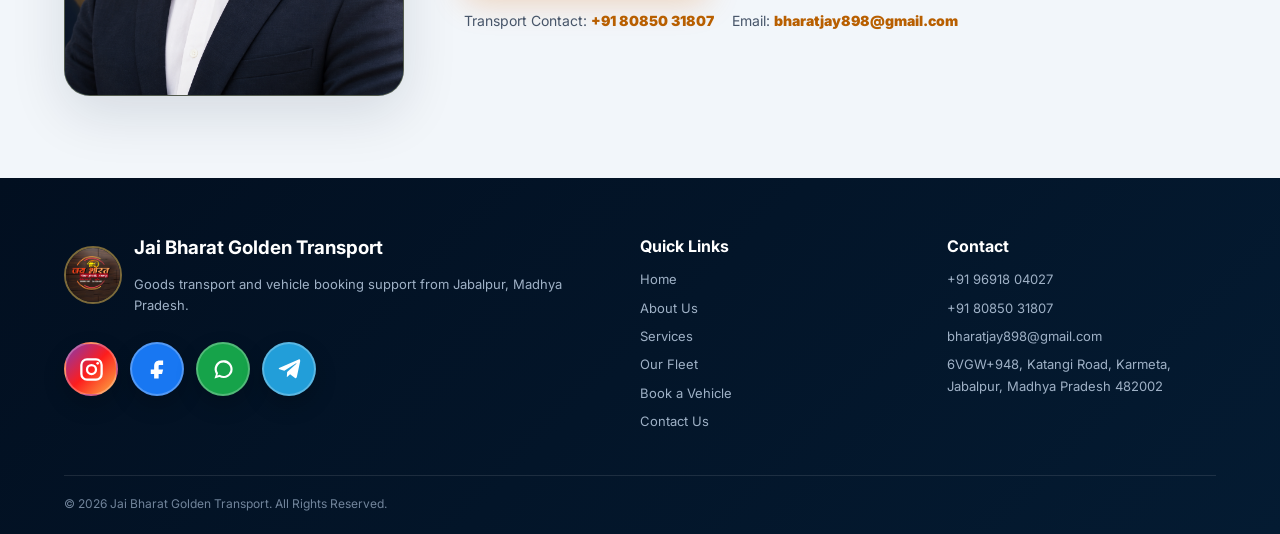
==== commit f8e7e135: "Add files via upload" ====
--- a/index.html
+++ b/index.html
@@ -67,6 +67,8 @@
   <div class="route-box"><div class="field"><label for="routeFrom">Pickup Location</label><input id="routeFrom" placeholder="Example: Jabalpur"></div><div class="swap">→</div><div class="field"><label for="routeTo">Delivery Location</label><input id="routeTo" placeholder="Example: Indore"></div><button class="btn primary" id="routeBtn" type="button">Check Route</button></div><div id="routeResult" class="route-result" hidden></div>
 </div></section>
 
+<section class="section area-section"><div class="container area-grid"><div><div class="section-head left"><span>Service Area</span><h2>Transport Support From Jabalpur</h2><p>Start your enquiry from Jabalpur and share the exact pickup and delivery locations for route planning.</p></div><div class="area-pills"><span>Jabalpur</span><span>Madhya Pradesh</span><span>Local Routes</span><span>Intercity Routes</span><span>Business Cargo</span></div><a class="btn primary" href="https://www.google.com/maps/search/?api=1&query=Katangi%20Road%20Karmeta%20Jabalpur%20Madhya%20Pradesh" target="_blank" rel="noopener">Open Location in Google Maps</a></div><div class="map-card"><iframe title="Jai Bharat Golden Transport service location" loading="lazy" src="https://www.google.com/maps?q=Katangi%20Road%20Karmeta%20Jabalpur%20Madhya%20Pradesh&output=embed"></iframe></div></div></section>
+
 <section class="section fleet-section" id="fleet"><div class="container"><div class="section-head"><span>Our Fleet</span><h2>Choose the Right Vehicle for Your Cargo</h2><p>Vehicle availability, capacity and final freight are confirmed by the transport team before booking.</p></div>
   <div class="fleet-grid">
     <article class="fleet-card"><img src="tata-pickup.svg" alt="Tata Pickup goods transport vehicle"><div><span class="tag">Small Cargo</span><h3>Tata Pickup</h3><strong>1–2 Ton</strong><p>Local cargo, small loads and short-route requirements.</p><button class="fleet-book" data-vehicle="Tata Pickup">Book This Vehicle →</button></div></article>
@@ -81,7 +83,7 @@
   <article><b>01</b><h3>Share Requirement</h3><p>Enter your name, mobile, pickup, delivery and cargo details.</p></article><article><b>02</b><h3>Select Vehicle</h3><p>Choose the vehicle size that fits your cargo requirement.</p></article><article><b>03</b><h3>Select Pickup Date</h3><p>Choose the required date so it reaches the owner in your WhatsApp request.</p></article><article><b>04</b><h3>Confirm With Owner</h3><p>Discuss availability, freight and final booking directly with the transport team.</p></article>
 </div></div></section>
 
-<section class="section booking-section" id="booking"><div class="container"><div class="section-head light"><span>Online Booking Enquiry</span><h2>Book a Transport Vehicle</h2><p>Fill the details below. Book Now opens a complete WhatsApp request with your selected pickup date.</p></div>
+<section class="section booking-section" id="booking"><div class="container"><div class="section-head light"><span>Online Booking Enquiry</span><h2>Book a Transport Vehicle</h2><p>Fill the details below. Book Now opens a complete WhatsApp request with your selected pickup date.</p><div class="booking-status"><span class="status-dot"></span><strong>WhatsApp booking is ready</strong><span id="requestCount">0 requests sent from this device</span></div></div>
 <form id="bookingForm" class="booking-form">
   <div class="field"><label>Full Name *</label><input name="name" required placeholder="Your name"></div><div class="field"><label>Mobile Number *</label><input name="phone" required inputmode="tel" pattern="[0-9 +()-]{10,}" placeholder="10 digit mobile number"></div>
   <div class="field"><label>Vehicle *</label><select id="vehicleSelect" name="vehicle" required><option value="">Select vehicle</option><option>Tata Pickup</option><option>14 Feet</option><option>17 Feet</option><option>19 Feet</option><option>22 Feet</option></select></div><div class="field"><label>Cargo Weight (Ton) *</label><input name="ton" required type="number" min="0.1" step="0.1" placeholder="Example: 5"></div>
@@ -91,12 +93,20 @@
   <button class="btn primary big full" type="submit">Book Now on WhatsApp</button>
 </form></div></section>
 
+<section class="section gallery-section"><div class="container"><div class="section-head"><span>Transport Gallery</span><h2>On the Road With Jai Bharat Golden Transport</h2><p>A visual look at our transport-focused brand and fleet presentation.</p></div><div class="gallery-grid"><figure><img src="hero-transport.jpg" alt="Truck on highway for Jai Bharat Golden Transport"><figcaption>Long-route cargo movement</figcaption></figure><figure><img src="tata-pickup.svg" alt="Tata Pickup vehicle"><figcaption>Pickup vehicle</figcaption></figure><figure><img src="14-ft.svg" alt="14 feet cargo vehicle"><figcaption>14 feet cargo vehicle</figcaption></figure><figure><img src="19-ft.svg" alt="19 feet goods vehicle"><figcaption>Heavy goods transport</figcaption></figure><figure><img src="22-ft.svg" alt="22 feet cargo truck"><figcaption>Large cargo transport</figcaption></figure><figure><img src="owner.png" alt="Owner and Director of Jai Bharat Golden Transport"><figcaption>Owner &amp; Director</figcaption></figure></div></div></section>
+
+<section class="section testimonial-section"><div class="container"><div class="section-head"><span>Customer Feedback</span><h2>Built for Clear Communication</h2><p>Verified customer feedback can be added here as your business receives reviews.</p></div><div class="testimonial-grid"><article><div class="quote-mark">“</div><h3>Easy Enquiry Process</h3><p>Use this space for a verified customer review about booking, communication or delivery experience.</p><span>Verified customer review slot</span></article><article><div class="quote-mark">“</div><h3>Vehicle Booking Experience</h3><p>Add a real customer comment here after receiving permission to publish the review.</p><span>Verified customer review slot</span></article><article><div class="quote-mark">“</div><h3>Business Transport Feedback</h3><p>Replace this text with a genuine review from a business customer or fleet client.</p><span>Verified customer review slot</span></article></div></div></section>
+
+<section class="section faq-section"><div class="container"><div class="section-head"><span>FAQ</span><h2>Frequently Asked Questions</h2><p>Quick answers before you send a transport enquiry.</p></div><div class="faq-list"><details><summary>How do I book a vehicle?</summary><p>Fill in the booking form, select your vehicle and pickup date, then click Book Now on WhatsApp.</p></details><details><summary>Can I choose the pickup date?</summary><p>Yes. The selected date is included automatically in the WhatsApp message sent to the owner.</p></details><details><summary>How is the freight confirmed?</summary><p>Vehicle availability and final freight are discussed and confirmed directly with the transport team.</p></details><details><summary>Which vehicles are available?</summary><p>The website currently displays Tata Pickup, 14 Feet, 17 Feet, 19 Feet and 22 Feet options, subject to availability.</p></details><details><summary>Do you handle business and industrial cargo?</summary><p>You can send an enquiry for commercial stock, machinery, construction material and other business goods.</p></details></div></div></section>
+
 <section class="section why-section"><div class="container"><div class="section-head"><span>Why Choose Us</span><h2>Built Around Clear Communication</h2><p>Practical features designed to make vehicle enquiry and booking easier.</p></div><div class="why-grid">
   <article><div>✓</div><h3>Reliable Vehicle Options</h3><p>Multiple vehicle sizes for different cargo requirements, subject to availability.</p></article><article><div>✓</div><h3>Experienced Route Support</h3><p>Share pickup and delivery points before discussing the transport requirement.</p></article><article><div>✓</div><h3>Transparent Enquiry</h3><p>Freight, availability and final booking details are discussed with the transport team.</p></article><article><div>✓</div><h3>Direct Owner Support</h3><p>Booking requests can reach the owner directly through WhatsApp.</p></article><article><div>✓</div><h3>Flexible Vehicle Sizes</h3><p>Pickup, 14 ft, 17 ft, 19 ft and 22 ft options are displayed in one place.</p></article><article><div>✓</div><h3>Easy Mobile Booking</h3><p>The website is optimized for mobile enquiries, calls and WhatsApp conversations.</p></article>
 </div></div></section>
 
 <section class="section owner-section-wrap"><div class="container owner-section"><div class="owner-photo"><img src="owner.png" alt="Sunil, Owner and Director of Jai Bharat Golden Transport"></div><div class="owner-info"><span class="eyebrow owner-label">Owner &amp; Director</span><h2>Connect Directly With the Owner</h2><p><strong>Sunil</strong><br>Owner &amp; Director, Jai Bharat Golden Transport, Jabalpur</p><div class="owner-buttons"><a class="btn primary owner-contact-btn" href="tel:9691804027"><span>☎</span> Call +91 96918 04027</a><a class="btn whatsapp owner-contact-btn" href="https://wa.me/919691804027" target="_blank" rel="noopener"><span>WhatsApp</span> Owner</a></div><div class="contact-lines"><span>Transport Contact: <a href="tel:8085031807">+91 80850 31807</a></span><span>Email: <a href="mailto:bharatjay898@gmail.com">bharatjay898@gmail.com</a></span></div></div></div></section>
 </main>
+<div class="vehicle-modal" id="vehicleModal" aria-hidden="true"><div class="modal-backdrop" data-close-modal></div><div class="modal-card" role="dialog" aria-modal="true" aria-labelledby="vehicleModalTitle"><button class="modal-close" type="button" data-close-modal aria-label="Close vehicle details">×</button><img id="vehicleModalImage" src="tata-pickup.svg" alt="Vehicle"><div class="modal-tag">Fleet Detail</div><h2 id="vehicleModalTitle">Vehicle</h2><p id="vehicleModalText">Vehicle details.</p><div class="modal-specs"><span id="vehicleModalCapacity">Capacity</span><span id="vehicleModalUse">Suitable for cargo</span></div><button class="btn primary" id="modalBookBtn" type="button">Book This Vehicle</button></div></div>
+<div class="mobile-action-bar"><a href="tel:9691804027">☎ Call</a><a href="https://wa.me/919691804027" target="_blank" rel="noopener" class="wa">WhatsApp</a></div>
 <a class="float-wa" href="https://wa.me/919691804027" target="_blank" rel="noopener" aria-label="Chat on WhatsApp"><svg viewBox="0 0 24 24"><path d="M20.1 11.7a8.1 8.1 0 0 1-11.9 7L4 20l1.3-4.1a8.1 8.1 0 1 1 14.8-4.2Zm-8.1-6.2a6.1 6.1 0 0 0-5.2 9.3l.2.3-.7 2.2 2.3-.7.3.2A6.1 6.1 0 1 0 12 5.5Zm3.5 8.8c-.2.5-1 .9-1.5.9-.4.1-.9 0-1.3-.1-.4-.1-.8-.3-1.3-.6-2-1-3.3-3-3.4-3.1-.1-.1-.8-1.1-.8-2.1 0-1 .5-1.5.7-1.7.2-.2.4-.3.7-.3h.4c.1 0 .3.1.4.3l.6 1.4c.1.2.1.4 0 .5l-.4.5-.3.3c-.1.1-.2.2-.1.4.2.4.6 1 1.1 1.4.7.6 1.2.8 1.5.9.2.1.3.1.4-.1l.6-.7c.2-.2.3-.2.5-.1l1.3.6c.2.1.3.2.4.3.1.2.1.8-.1 1.3Z"/></svg></a>
 <footer><div class="container footer-grid"><div><div class="footer-brand"><img src="logo.jfif" alt="Jai Bharat Golden Transport logo"><div><h3>Jai Bharat Golden Transport</h3><p>Goods transport and vehicle booking support from Jabalpur, Madhya Pradesh.</p></div></div><div class="social-links"><a class="social instagram" href="https://www.instagram.com/" target="_blank" rel="noopener" aria-label="Instagram"><svg viewBox="0 0 24 24"><rect x="3" y="3" width="18" height="18" rx="5" fill="none" stroke="currentColor" stroke-width="2"/><circle cx="12" cy="12" r="4" fill="none" stroke="currentColor" stroke-width="2"/><circle cx="17.5" cy="6.5" r="1.2"/></svg></a><a class="social facebook" href="https://www.facebook.com/" target="_blank" rel="noopener" aria-label="Facebook"><svg viewBox="0 0 24 24"><path d="M14 8h3V4h-3c-3.3 0-5 1.9-5 5v3H6v4h3v4h4v-4h3l1-4h-4V9c0-.7.3-1 1-1Z"/></svg></a><a class="social whatsapp" href="https://wa.me/919691804027" target="_blank" rel="noopener" aria-label="WhatsApp"><svg viewBox="0 0 24 24"><path d="M20.1 11.7a8 8 0 0 1-11.8 7L4 20l1.3-4.1A8 8 0 1 1 20.1 11.7Zm-8-6a6 6 0 0 0-5.1 9.2l.2.3-.7 2.1 2.2-.7.3.2A6 6 0 1 0 12 5.7Z"/></svg></a><a class="social telegram" href="https://t.me/" target="_blank" rel="noopener" aria-label="Telegram"><svg viewBox="0 0 24 24"><path d="m21.5 4.6-3 14.1c-.2 1-.8 1.3-1.6.8l-4.4-3.2-2.1 2c-.2.2-.4.4-.8.4l.3-4.5 8.2-7.4c.4-.4-.1-.6-.6-.2l-10.1 6.4-4.3-1.3c-.9-.3-.9-.9.2-1.3L20.1 3c.8-.3 1.5.2 1.4 1.6Z"/></svg></a></div></div><div><h4>Quick Links</h4><a href="index.html">Home</a><a href="about.html">About Us</a><a href="#services">Services</a><a href="#fleet">Our Fleet</a><a href="#booking">Book a Vehicle</a><a href="contact.html">Contact Us</a></div><div><h4>Contact</h4><a href="tel:9691804027">+91 96918 04027</a><a href="tel:8085031807">+91 80850 31807</a><a href="mailto:bharatjay898@gmail.com">bharatjay898@gmail.com</a><p>6VGW+948, Katangi Road, Karmeta, Jabalpur, Madhya Pradesh 482002</p></div></div><div class="container footer-bottom">© <span id="year"></span> Jai Bharat Golden Transport. All Rights Reserved.</div></footer>
 <script src="script.js"></script>
--- a/style.css
+++ b/style.css
@@ -2,7 +2,7 @@
 :root{--navy:#03182d;--navy2:#0a3152;--gold:#f6c453;--gold2:#d88b16;--orange:#ef7d18;--green:#16a34a;--text:#172033;--muted:#64748b;--bg:#f6f8fb;--white:#fff;--line:#e3e9f0;--shadow:0 18px 55px rgba(6,26,51,.12)}
 *{box-sizing:border-box;margin:0;padding:0}html{scroll-behavior:smooth;scroll-padding-top:80px}body{font-family:Inter,Arial,sans-serif;background:var(--bg);color:var(--text);line-height:1.65}a{text-decoration:none;color:inherit}img{max-width:100%}.container{width:min(1160px,90%);margin:auto}
 .nav{height:76px;background:linear-gradient(90deg,#021326,#062744 55%,#03182d);display:flex;align-items:center;padding:0 5%;position:sticky;top:0;z-index:100;box-shadow:0 8px 28px rgba(0,0,0,.22);border-bottom:1px solid rgba(246,196,83,.22)}.brand{display:flex;align-items:center;gap:11px;margin-right:auto}.brand img{width:52px;height:52px;border-radius:50%;object-fit:cover;border:2px solid rgba(246,196,83,.65)}.brand strong{display:block;color:#fff;font-size:19px;line-height:1.1}.brand span{display:block;color:#f6c453;font-size:11px;font-weight:900;letter-spacing:1px;text-transform:uppercase}nav{display:flex;align-items:center;gap:25px;font-size:14px;font-weight:800;color:#e7eef7}nav a{position:relative;padding:27px 0}nav a:after{content:"";position:absolute;left:0;right:100%;bottom:17px;height:3px;border-radius:10px;background:linear-gradient(90deg,#ffe28a,#ef7d18);transition:.25s}nav a:hover,nav a.active{color:#f6c453}nav a:hover:after,nav a.active:after{right:0}.menu-btn{display:none;border:1px solid rgba(255,255,255,.2);background:rgba(255,255,255,.07);font-size:24px;color:#fff;width:44px;height:44px;border-radius:12px}
-.hero{min-height:570px;position:relative;display:flex;align-items:center;overflow:hidden;background:linear-gradient(90deg,rgba(2,15,29,.93) 0%,rgba(3,23,42,.75) 48%,rgba(3,23,42,.24) 100%),url('hero-transport.jpg') center/cover no-repeat}.hero:after{content:"";position:absolute;inset:0;background:radial-gradient(circle at 76% 28%,rgba(246,196,83,.18),transparent 26%);pointer-events:none}.hero-content{position:relative;z-index:2;padding:65px 0;max-width:710px;color:#fff;margin-left:0}.eyebrow{display:inline-flex;padding:7px 13px;border-radius:999px;background:rgba(245,184,61,.12);border:1px solid rgba(245,184,61,.4);color:#ffd88a;font-size:12px;font-weight:800;letter-spacing:.7px;text-transform:uppercase}.hero h1{font-size:clamp(38px,4.1vw,54px);line-height:1.04;margin:17px 0 17px;letter-spacing:-1.8px}.hero h1 span{display:block;color:#f6c453;text-shadow:0 4px 18px rgba(0,0,0,.2)}.hero p{font-size:17px;color:#e4edf7;max-width:680px}.hero-actions{display:flex;gap:12px;flex-wrap:wrap;margin:28px 0 22px}.btn{display:inline-flex;align-items:center;justify-content:center;gap:8px;border:0;border-radius:12px;padding:13px 20px;font-weight:900;cursor:pointer;transition:.25s}.btn:hover{transform:translateY(-2px)}.btn.primary{background:linear-gradient(135deg,#f6bd45,#e36f13);color:#fff;box-shadow:0 13px 32px rgba(227,111,19,.28)}.btn.whatsapp{background:#16a34a;color:#fff}.btn.outline{border:1px solid rgba(255,255,255,.3);color:#fff;background:rgba(255,255,255,.07)}.hero-trust{display:flex;gap:18px;flex-wrap:wrap;color:#f7e0a5;font-size:12px;font-weight:700}.hero-trust span{padding-left:11px;border-left:2px solid rgba(246,196,83,.55)}
+.hero{min-height:570px;position:relative;display:flex;align-items:center;overflow:hidden;background:linear-gradient(90deg,rgba(2,15,29,.93) 0%,rgba(3,23,42,.75) 48%,rgba(3,23,42,.24) 100%),url('hero-transport.jpg') center/cover no-repeat}.hero:after{content:"";position:absolute;inset:0;background:radial-gradient(circle at 76% 28%,rgba(246,196,83,.18),transparent 26%);pointer-events:none}.hero-content{position:relative;z-index:2;padding:65px 0;max-width:710px;color:#fff;margin-left:0;transform:translateX(18px)}.eyebrow{display:inline-flex;padding:7px 13px;border-radius:999px;background:rgba(245,184,61,.12);border:1px solid rgba(245,184,61,.4);color:#ffd88a;font-size:12px;font-weight:800;letter-spacing:.7px;text-transform:uppercase}.hero h1{font-size:clamp(38px,4.1vw,54px);line-height:1.04;margin:17px 0 17px;letter-spacing:-1.8px}.hero h1 span{display:block;color:#f6c453;text-shadow:0 4px 18px rgba(0,0,0,.2)}.hero p{font-size:17px;color:#e4edf7;max-width:680px}.hero-actions{display:flex;gap:12px;flex-wrap:wrap;margin:28px 0 22px}.btn{display:inline-flex;align-items:center;justify-content:center;gap:8px;border:0;border-radius:12px;padding:13px 20px;font-weight:900;cursor:pointer;transition:.25s}.btn:hover{transform:translateY(-2px)}.btn.primary{background:linear-gradient(135deg,#f6bd45,#e36f13);color:#fff;box-shadow:0 13px 32px rgba(227,111,19,.28)}.btn.whatsapp{background:#16a34a;color:#fff}.btn.outline{border:1px solid rgba(255,255,255,.3);color:#fff;background:rgba(255,255,255,.07)}.hero-trust{display:flex;gap:18px;flex-wrap:wrap;color:#f7e0a5;font-size:12px;font-weight:700}.hero-trust span{padding-left:11px;border-left:2px solid rgba(246,196,83,.55)}
 .trust-strip{background:#061c34;border-top:1px solid rgba(246,196,83,.22);border-bottom:1px solid rgba(246,196,83,.22);color:#fff}.trust-grid{display:grid;grid-template-columns:repeat(4,1fr)}.trust-grid>div{display:flex;gap:13px;align-items:center;padding:20px 18px;border-right:1px solid rgba(255,255,255,.09)}.trust-grid>div:last-child{border-right:0}.trust-icon{width:44px;height:44px;border-radius:13px;display:grid;place-items:center;background:rgba(246,196,83,.14);border:1px solid rgba(246,196,83,.4);color:#f6c453;font-size:21px;font-weight:900}.trust-grid strong{display:block;font-size:13px}.trust-grid small{display:block;color:#aebfd1;font-size:11px;margin-top:2px}
 .section{padding:82px 0}.section-head{text-align:center;max-width:820px;margin:0 auto 40px}.section-head>span{font-size:12px;color:#c06c05;font-weight:900;text-transform:uppercase;letter-spacing:2px}.section-head h2{font-size:clamp(29px,4vw,44px);line-height:1.12;color:var(--navy);margin:8px 0 12px;letter-spacing:-1px}.section-head p{color:var(--muted)}.section-head.light h2,.section-head.light p{color:#fff}.section-head.light>span{color:#ffd27b}
 .service-grid{display:grid;grid-template-columns:repeat(3,1fr);gap:18px}.service-card{padding:26px;border:1px solid rgba(246,196,83,.22);background:linear-gradient(145deg,#0a2a48,#061b32);border-radius:20px;transition:.25s;box-shadow:0 16px 38px rgba(3,24,45,.14)}.service-card:hover{transform:translateY(-5px)}.service-card .icon{width:56px;height:56px;border-radius:16px;display:grid;place-items:center;color:#f6c453;background:rgba(246,196,83,.13);border:1px solid rgba(246,196,83,.42)}.service-card .icon svg{width:29px;height:29px;fill:none;stroke:currentColor;stroke-width:1.8;stroke-linecap:round;stroke-linejoin:round}.service-card h3{margin:13px 0 7px;color:#fff;font-size:18px}.service-card p{color:#b9cce0;font-size:13px}
@@ -15,5 +15,9 @@
 .social-links{display:flex;gap:12px;flex-wrap:wrap;margin-top:19px}.social{width:54px;height:54px;border-radius:50%;display:inline-flex;align-items:center;justify-content:center;color:#fff;box-shadow:0 9px 22px rgba(0,0,0,.2);transition:.2s;border:2px solid rgba(255,255,255,.25)}.social svg{width:27px;height:27px;display:block;fill:currentColor}.social:hover{transform:translateY(-4px) scale(1.03)}.instagram{background:linear-gradient(135deg,#833ab4,#fd1d1d,#fcb045)}.facebook{background:#1877f2}.telegram{background:#229ed9}.whatsapp{background:#16a34a}
 .page-hero{padding:88px 0;background:linear-gradient(100deg,rgba(4,20,39,.97),rgba(9,44,75,.84)),url('19-ft.svg') right center/45% auto no-repeat;color:#fff}.page-hero h1{font-size:clamp(38px,5vw,62px);line-height:1.05;margin:14px 0}.page-hero p{max-width:700px;color:#cbd9e8;font-size:17px}.feature-grid{display:grid;grid-template-columns:repeat(3,1fr);gap:18px}.feature-card{padding:28px;background:#fff;border:1px solid var(--line);border-radius:20px;box-shadow:0 12px 35px rgba(7,27,53,.07)}.feature-card .icon{font-size:30px}.feature-card h3{color:var(--navy);margin:9px 0}.feature-card p{color:var(--muted);font-size:14px}.contact-grid{display:grid;grid-template-columns:1.1fr .9fr;gap:25px}.contact-card{padding:30px;background:#fff;border:1px solid var(--line);border-radius:20px;box-shadow:0 12px 35px rgba(7,27,53,.07)}.contact-card h2{color:var(--navy);margin-bottom:15px}.contact-list{display:grid;gap:14px}.contact-item{padding:16px;border:1px solid var(--line);border-radius:13px;background:#f8fafc}.contact-item strong{display:block;color:var(--navy)}.contact-item span,.contact-item a{color:var(--muted);font-size:14px}
 footer{background:linear-gradient(135deg,#020f20,#041b32);color:#dbeafe;padding:55px 0 20px}.footer-grid{display:grid;grid-template-columns:2fr 1fr 1fr;gap:38px}.footer-brand{display:flex;align-items:center;gap:12px}.footer-brand img{width:58px;height:58px;border-radius:50%;object-fit:cover;border:2px solid rgba(246,196,83,.5)}footer h3,footer h4{color:#fff;margin-bottom:10px}footer p,footer a{color:#9fb1c6;font-size:13px}footer a{display:block;margin:7px 0}.footer-bottom{border-top:1px solid rgba(255,255,255,.1);margin-top:35px;padding-top:18px;color:#71849b;font-size:12px}.float-wa{position:fixed;right:22px;bottom:22px;width:60px;height:60px;border-radius:50%;display:flex;align-items:center;justify-content:center;background:linear-gradient(135deg,#25d366,#128c7e);color:#fff;box-shadow:0 12px 30px rgba(18,140,126,.42);z-index:90;border:3px solid #fff}.float-wa svg{width:32px;height:32px;fill:currentColor}
-@media(max-width:1050px){.service-grid{grid-template-columns:repeat(2,1fr)}.fleet-grid{grid-template-columns:repeat(3,1fr)}.process-grid{grid-template-columns:repeat(2,1fr)}.why-grid{grid-template-columns:repeat(2,1fr)}.hero-content{max-width:680px}.trust-grid{grid-template-columns:repeat(2,1fr)}}
-@media(max-width:760px){.nav{height:62px;padding:0 4%}.brand{gap:8px}.brand img{width:40px;height:40px}.brand strong{font-size:14px}.brand span{font-size:8px;letter-spacing:.7px}nav{display:none;position:absolute;left:3%;right:3%;top:68px;background:linear-gradient(180deg,#03182d,#082d4d);flex-direction:column;align-items:stretch;padding:8px 18px;border:1px solid rgba(255,255,255,.12);border-radius:16px;box-shadow:0 15px 30px rgba(0,0,0,.28);gap:0}nav.show{display:flex}nav a{padding:12px 2px;color:#fff}nav a:after{bottom:5px}.menu-btn{display:block}.hero{min-height:475px;align-items:flex-end;background-position:59% center}.hero-content{padding:35px 0 30px;max-width:100%}.hero h1{font-size:34px;line-height:1.04;letter-spacing:-1px;margin:12px 0}.hero p{font-size:13px;line-height:1.48}.hero-actions{margin:18px 0 13px}.btn{padding:11px 15px;font-size:13px}.hero-trust{gap:10px;font-size:10px}.trust-grid{grid-template-columns:1fr 1fr}.trust-grid>div{padding:15px 10px;border-right:0;border-bottom:1px solid rgba(255,255,255,.09)}.trust-icon{width:38px;height:38px;font-size:17px}.trust-grid strong{font-size:11px}.trust-grid small{font-size:9px}.section{padding:54px 0}.section-head{margin-bottom:30px}.section-head h2{font-size:31px}.service-grid,.feature-grid,.fleet-grid,.contact-grid,.why-grid{grid-template-columns:1fr}.route-box{grid-template-columns:1fr}.swap{display:none}.booking-form{grid-template-columns:1fr;padding:17px}.full{grid-column:auto}.process-grid{grid-template-columns:1fr}.owner-section{grid-template-columns:1fr;gap:28px}.owner-photo{max-width:300px;margin:auto}.owner-info h2{font-size:31px}.owner-buttons .btn{width:100%}.social{width:50px;height:50px}.social svg{width:25px;height:25px}.footer-grid{grid-template-columns:1fr}.page-hero{padding:60px 0;background-size:95% auto;background-position:center bottom}.float-wa{right:14px;bottom:14px;width:56px;height:56px}.float-wa svg{width:29px;height:29px}}
+@media(max-width:1050px){.hero-content{transform:translateX(10px)}.service-grid{grid-template-columns:repeat(2,1fr)}.fleet-grid{grid-template-columns:repeat(3,1fr)}.process-grid{grid-template-columns:repeat(2,1fr)}.why-grid{grid-template-columns:repeat(2,1fr)}.hero-content{max-width:680px}.trust-grid{grid-template-columns:repeat(2,1fr)}}
+@media(max-width:760px){.hero-content{transform:none}.nav{height:62px;padding:0 4%}.brand{gap:8px}.brand img{width:40px;height:40px}.brand strong{font-size:14px}.brand span{font-size:8px;letter-spacing:.7px}nav{display:none;position:absolute;left:3%;right:3%;top:68px;background:linear-gradient(180deg,#03182d,#082d4d);flex-direction:column;align-items:stretch;padding:8px 18px;border:1px solid rgba(255,255,255,.12);border-radius:16px;box-shadow:0 15px 30px rgba(0,0,0,.28);gap:0}nav.show{display:flex}nav a{padding:12px 2px;color:#fff}nav a:after{bottom:5px}.menu-btn{display:block}.hero{min-height:475px;align-items:flex-end;background-position:59% center}.hero-content{padding:35px 0 30px;max-width:100%}.hero h1{font-size:34px;line-height:1.04;letter-spacing:-1px;margin:12px 0}.hero p{font-size:13px;line-height:1.48}.hero-actions{margin:18px 0 13px}.btn{padding:11px 15px;font-size:13px}.hero-trust{gap:10px;font-size:10px}.trust-grid{grid-template-columns:1fr 1fr}.trust-grid>div{padding:15px 10px;border-right:0;border-bottom:1px solid rgba(255,255,255,.09)}.trust-icon{width:38px;height:38px;font-size:17px}.trust-grid strong{font-size:11px}.trust-grid small{font-size:9px}.section{padding:54px 0}.section-head{margin-bottom:30px}.section-head h2{font-size:31px}.service-grid,.feature-grid,.fleet-grid,.contact-grid,.why-grid{grid-template-columns:1fr}.route-box{grid-template-columns:1fr}.swap{display:none}.booking-form{grid-template-columns:1fr;padding:17px}.full{grid-column:auto}.process-grid{grid-template-columns:1fr}.owner-section{grid-template-columns:1fr;gap:28px}.owner-photo{max-width:300px;margin:auto}.owner-info h2{font-size:31px}.owner-buttons .btn{width:100%}.social{width:50px;height:50px}.social svg{width:25px;height:25px}.footer-grid{grid-template-columns:1fr}.page-hero{padding:60px 0;background-size:95% auto;background-position:center bottom}.float-wa{right:14px;bottom:14px;width:56px;height:56px}.float-wa svg{width:29px;height:29px}}
+
+/* v9 premium additions */
+.area-grid{display:grid;grid-template-columns:1fr 1fr;gap:30px;align-items:stretch}.section-head.left{text-align:left;margin-bottom:22px}.area-pills{display:flex;gap:10px;flex-wrap:wrap;margin:0 0 22px}.area-pills span{padding:9px 13px;border-radius:999px;background:#fff4d7;border:1px solid #f6d98b;color:#7a4b00;font-weight:800;font-size:12px}.map-card{min-height:320px;border-radius:22px;overflow:hidden;border:1px solid var(--line);box-shadow:var(--shadow);background:#dbe6ef}.map-card iframe{width:100%;height:100%;min-height:320px;border:0}.booking-status{display:flex;align-items:center;gap:9px;flex-wrap:wrap;margin-top:16px;padding:10px 13px;border-radius:12px;background:rgba(255,255,255,.08);border:1px solid rgba(255,255,255,.12);color:#dbeafe;font-size:12px}.booking-status strong{color:#fff}.status-dot{width:9px;height:9px;border-radius:50%;background:#22c55e;box-shadow:0 0 0 5px rgba(34,197,94,.12)}.booking-status #requestCount{margin-left:auto;color:#9fb1c6}.gallery-section{background:#f6f9fc}.gallery-grid{display:grid;grid-template-columns:repeat(3,1fr);gap:18px}.gallery-grid figure{margin:0;background:#fff;border:1px solid var(--line);border-radius:18px;overflow:hidden;box-shadow:0 12px 35px rgba(7,27,53,.06)}.gallery-grid img{width:100%;height:210px;display:block;object-fit:cover;background:#eef3f7}.gallery-grid figcaption{padding:13px 15px;color:var(--navy);font-weight:800;font-size:13px}.testimonial-section{background:#fff}.testimonial-grid{display:grid;grid-template-columns:repeat(3,1fr);gap:18px}.testimonial-grid article{position:relative;padding:25px;border:1px solid var(--line);border-radius:20px;background:linear-gradient(145deg,#fff,#f7fafc);box-shadow:0 12px 35px rgba(7,27,53,.05)}.quote-mark{font-size:45px;line-height:.7;color:#d49a28;font-weight:900}.testimonial-grid h3{color:var(--navy);margin:14px 0 7px}.testimonial-grid p{color:var(--muted);font-size:13px;line-height:1.6}.testimonial-grid span{display:inline-block;margin-top:13px;font-size:11px;color:#8a5a08;background:#fff4d7;padding:6px 9px;border-radius:999px;font-weight:800}.faq-section{background:#f6f9fc}.faq-list{max-width:900px;margin:auto;display:grid;gap:10px}.faq-list details{background:#fff;border:1px solid var(--line);border-radius:15px;padding:0 18px;box-shadow:0 8px 25px rgba(7,27,53,.04)}.faq-list summary{cursor:pointer;list-style:none;padding:18px 28px 18px 0;color:var(--navy);font-weight:900;position:relative}.faq-list summary::-webkit-details-marker{display:none}.faq-list summary:after{content:'+';position:absolute;right:0;font-size:22px;color:#b76b08}.faq-list details[open] summary:after{content:'−'}.faq-list details p{color:var(--muted);font-size:13px;line-height:1.6;margin:0 0 18px}.vehicle-modal{position:fixed;inset:0;display:none;z-index:120}.vehicle-modal.open{display:block}.modal-backdrop{position:absolute;inset:0;background:rgba(1,12,24,.72);backdrop-filter:blur(5px)}.modal-card{position:relative;width:min(520px,92vw);margin:8vh auto 0;background:#fff;border-radius:24px;padding:25px;box-shadow:0 30px 80px rgba(0,0,0,.35);z-index:2}.modal-card>img{width:100%;height:210px;object-fit:contain;background:#f4f7fa;border-radius:17px}.modal-card h2{color:var(--navy);font-size:30px;margin:9px 0}.modal-card p{color:var(--muted);line-height:1.6}.modal-close{position:absolute;right:14px;top:14px;width:38px;height:38px;border:0;border-radius:50%;background:#fff;color:var(--navy);font-size:25px;cursor:pointer;box-shadow:0 6px 18px rgba(0,0,0,.15)}.modal-tag{display:inline-block;margin-top:15px;color:#8a5a08;background:#fff4d7;padding:6px 9px;border-radius:999px;font-size:11px;font-weight:900}.modal-specs{display:flex;gap:10px;flex-wrap:wrap;margin:16px 0}.modal-specs span{padding:9px 11px;border:1px solid var(--line);border-radius:10px;color:#475569;font-size:12px;font-weight:800}.mobile-action-bar{display:none}.reveal{opacity:0;transform:translateY(18px);transition:opacity .65s ease,transform .65s ease}.reveal.visible{opacity:1;transform:none}.fleet-card,.service-card,.why-grid article,.gallery-grid figure,.testimonial-grid article{transition:transform .25s ease,box-shadow .25s ease}.fleet-card:hover,.service-card:hover,.why-grid article:hover,.gallery-grid figure:hover,.testimonial-grid article:hover{transform:translateY(-5px);box-shadow:0 18px 42px rgba(7,27,53,.1)}
+@media(max-width:760px){.area-grid,.gallery-grid,.testimonial-grid{grid-template-columns:1fr}.map-card,.map-card iframe{min-height:270px}.gallery-grid img{height:190px}.booking-status #requestCount{width:100%;margin-left:18px}.mobile-action-bar{display:grid;grid-template-columns:1fr 1fr;position:fixed;left:0;right:0;bottom:0;z-index:95;background:#03182d;padding:8px 10px calc(8px + env(safe-area-inset-bottom));gap:8px;border-top:1px solid rgba(255,255,255,.15)}.mobile-action-bar a{display:flex;align-items:center;justify-content:center;min-height:43px;border-radius:10px;text-decoration:none;font-weight:900;color:#fff;background:#b76b08}.mobile-action-bar a.wa{background:#16a34a}.float-wa{bottom:72px}.modal-card{margin:6vh auto 0;padding:18px}.modal-card>img{height:175px}.modal-card h2{font-size:25px}.section-head.left{text-align:left}}
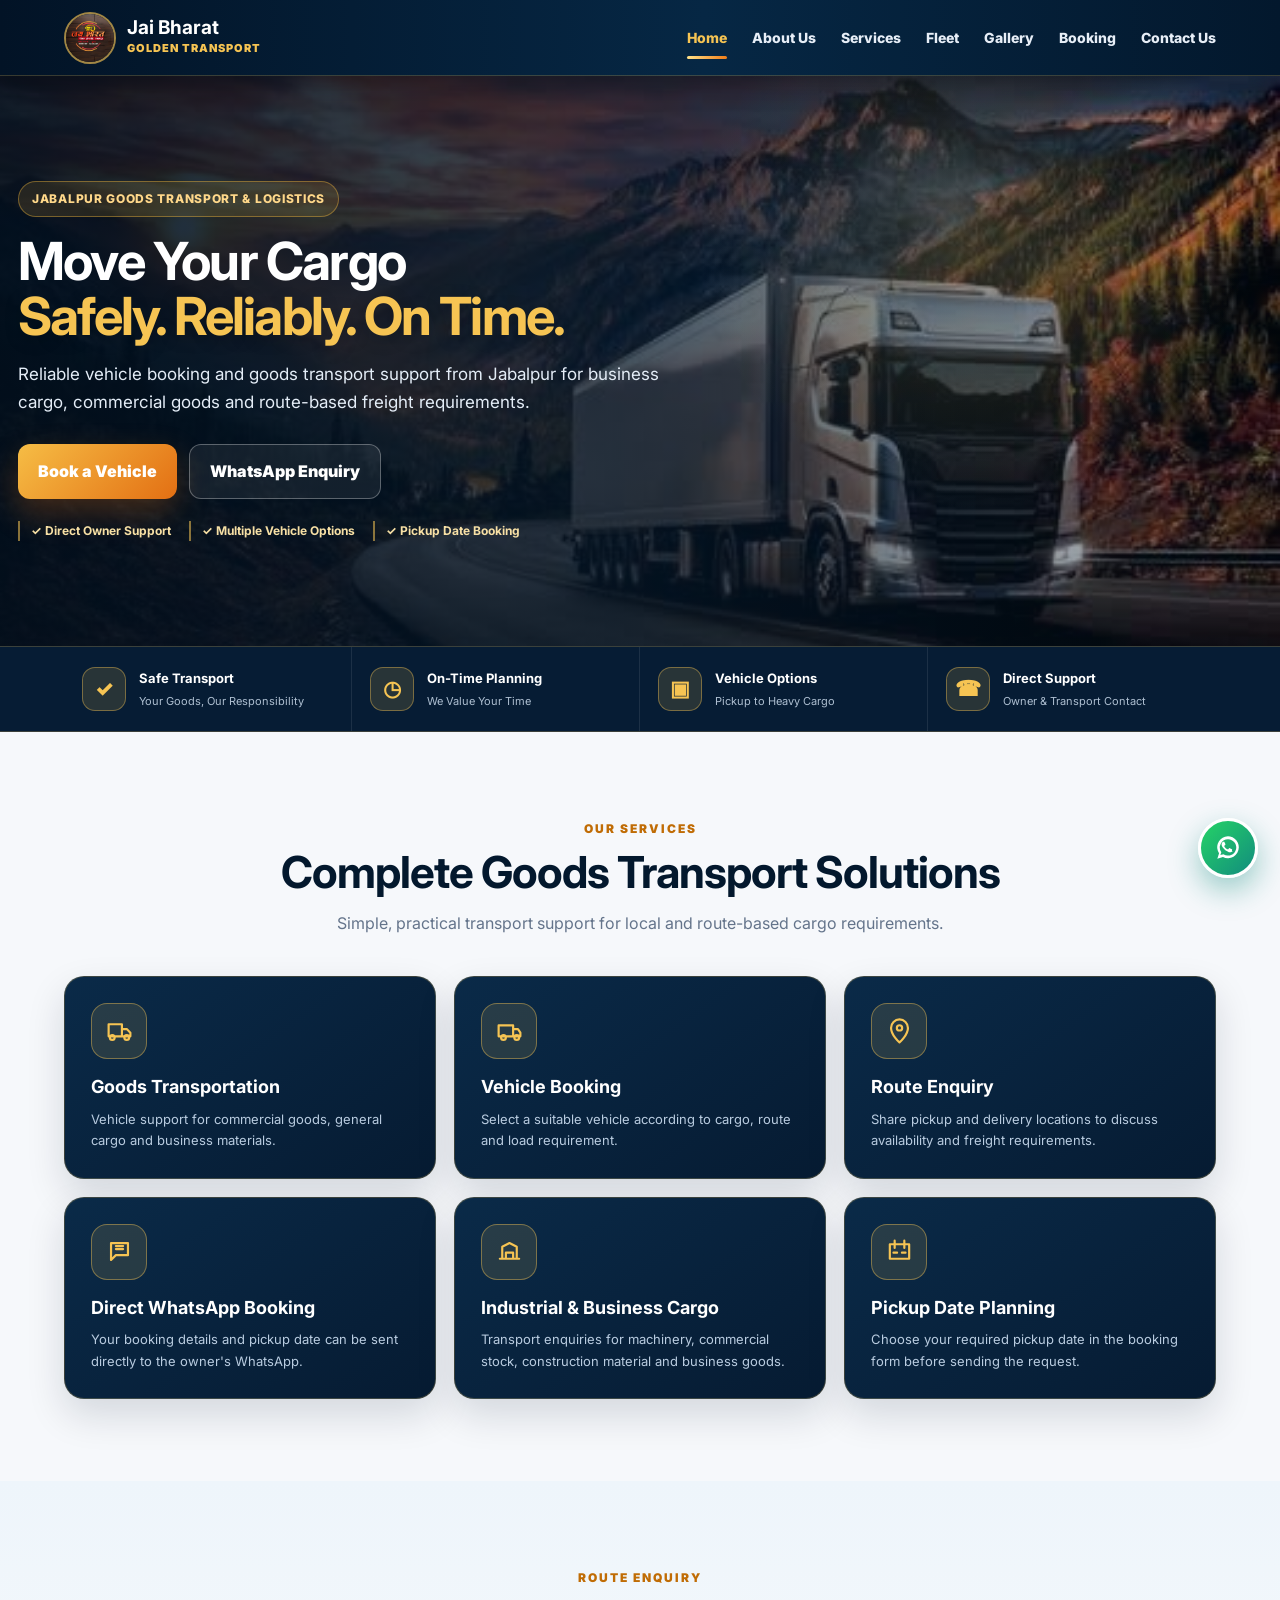
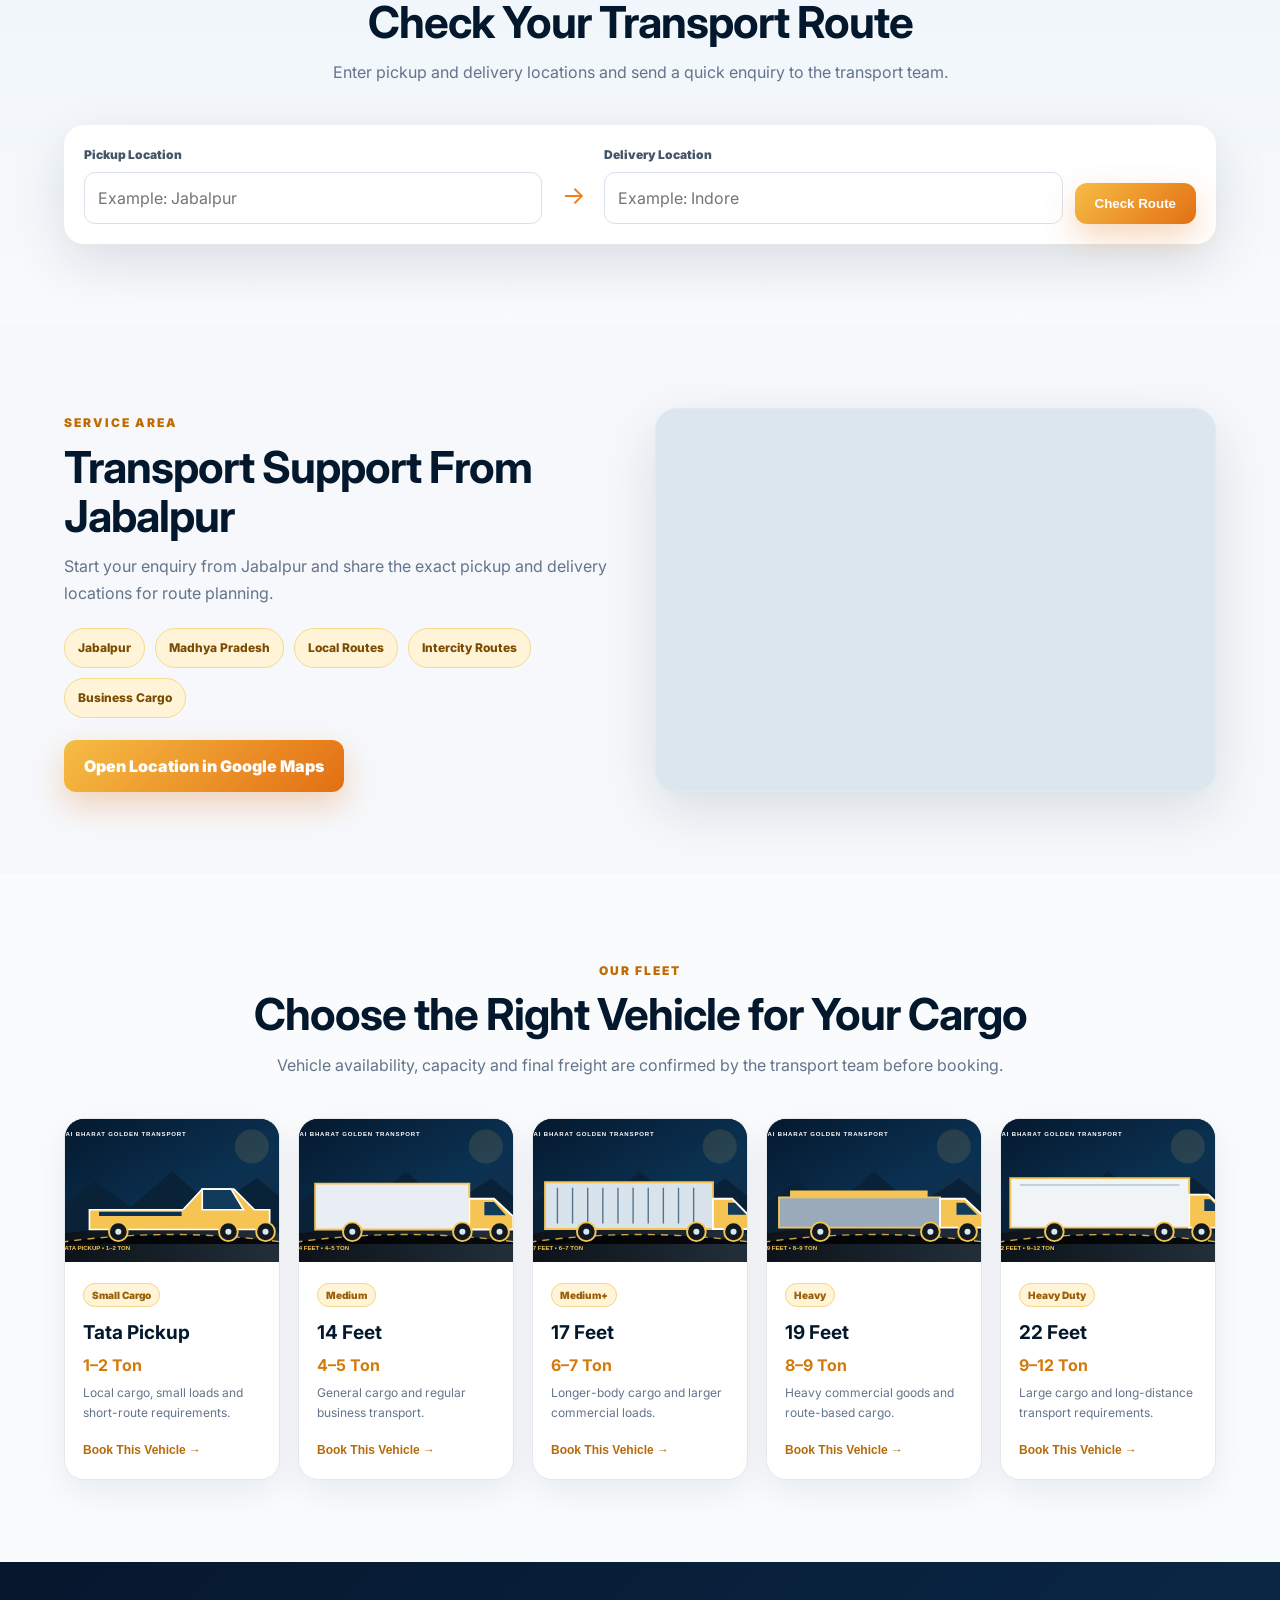
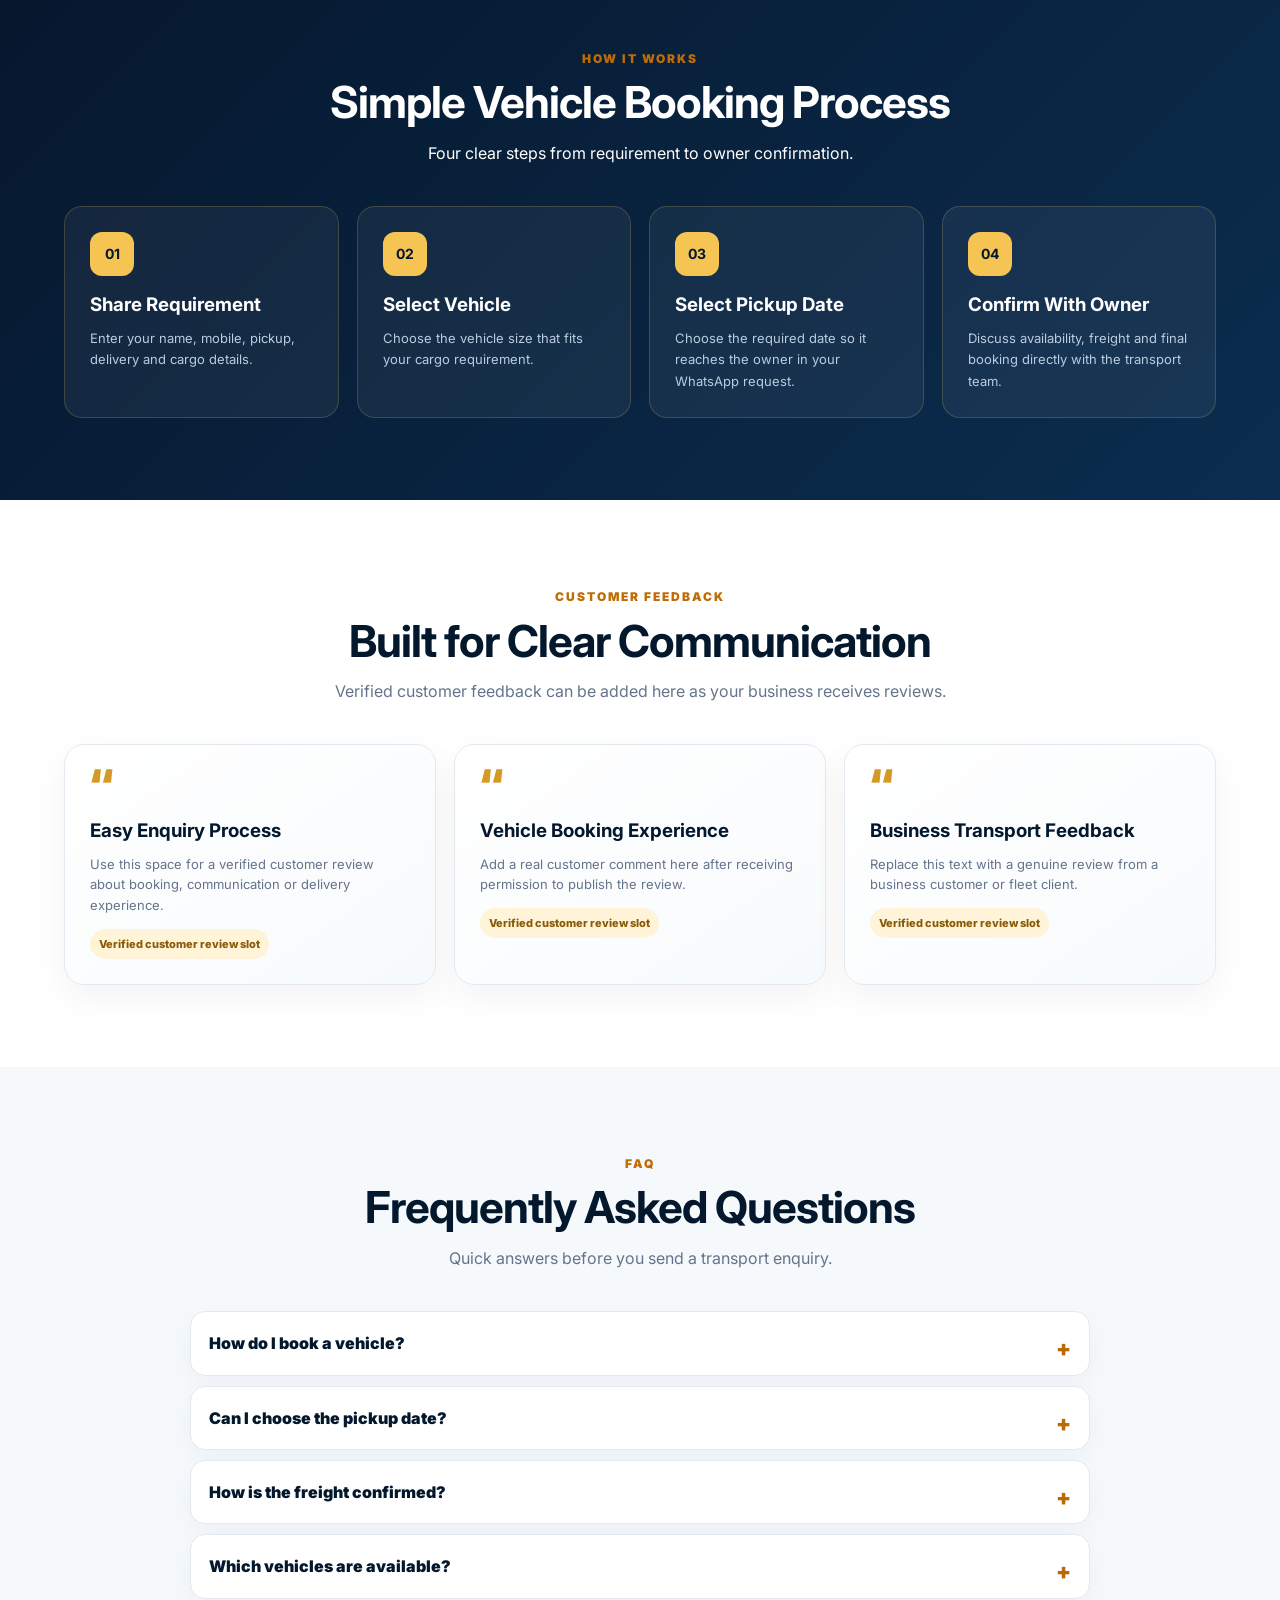
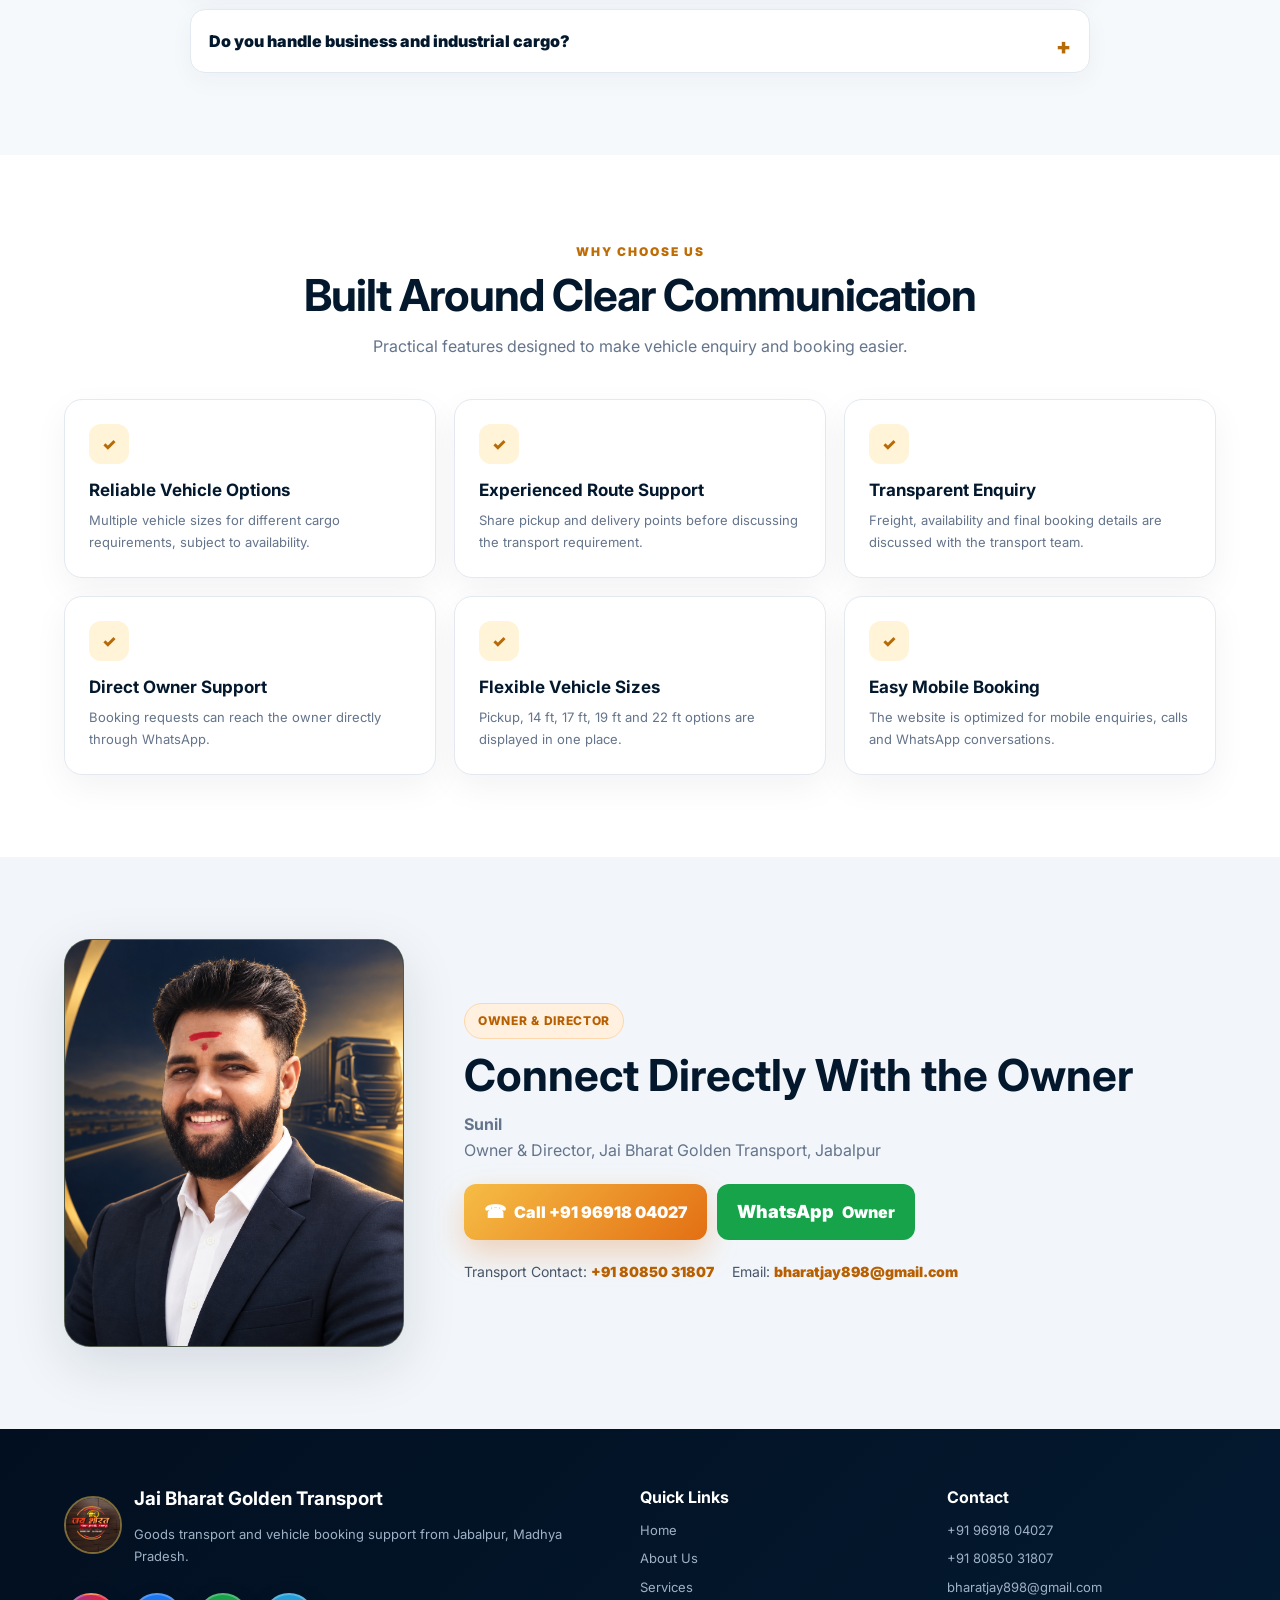
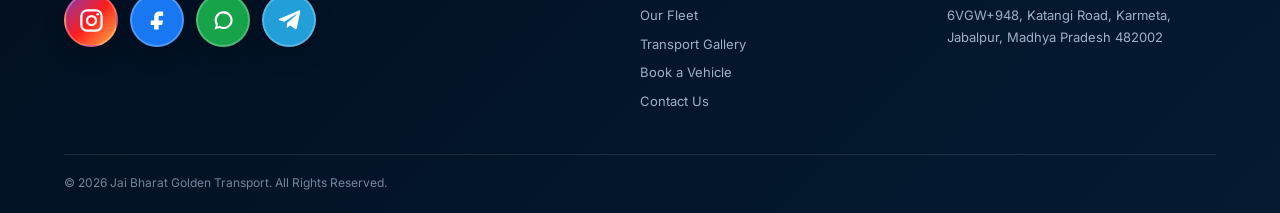
==== commit da183665: "Add files via upload" ====
--- a/index.html
+++ b/index.html
@@ -29,7 +29,7 @@
 <header class="nav">
   <a class="brand" href="index.html" aria-label="Jai Bharat Golden Transport Home"><img src="logo.jfif" alt="Jai Bharat Golden Transport logo"><div><strong>Jai Bharat</strong><span>Golden Transport</span></div></a>
   <nav id="navLinks" aria-label="Main navigation">
-    <a class="active" href="index.html">Home</a><a href="about.html">About Us</a><a href="#services">Services</a><a href="#fleet">Fleet</a><a href="#booking">Booking</a><a href="contact.html">Contact Us</a>
+    <a class="active" href="index.html">Home</a><a href="about.html">About Us</a><a href="index.html#services">Services</a><a href="index.html#fleet">Fleet</a><a href="gallery.html">Gallery</a><a href="booking.html">Booking</a><a href="contact.html">Contact Us</a>
   </nav>
   <button class="menu-btn" id="menuBtn" aria-label="Open navigation menu" aria-expanded="false">☰</button>
 </header>
@@ -39,7 +39,7 @@
     <span class="eyebrow">Jabalpur Goods Transport & Logistics</span>
     <h1>Move Your Cargo <span>Safely. Reliably. On Time.</span></h1>
     <p>Reliable vehicle booking and goods transport support from Jabalpur for business cargo, commercial goods and route-based freight requirements.</p>
-    <div class="hero-actions"><a class="btn primary" href="#booking">Book a Vehicle</a><a class="btn outline" href="https://wa.me/919691804027?text=Hello%20Jai%20Bharat%20Golden%20Transport%2C%20I%20need%20a%20transport%20enquiry." target="_blank" rel="noopener">WhatsApp Enquiry</a></div>
+    <div class="hero-actions"><a class="btn primary" href="booking.html">Book a Vehicle</a><a class="btn outline" href="https://wa.me/919691804027?text=Hello%20Jai%20Bharat%20Golden%20Transport%2C%20I%20need%20a%20transport%20enquiry." target="_blank" rel="noopener">WhatsApp Enquiry</a></div>
     <div class="hero-trust"><span>✓ Direct Owner Support</span><span>✓ Multiple Vehicle Options</span><span>✓ Pickup Date Booking</span></div>
   </div>
 </section>
@@ -83,18 +83,6 @@
   <article><b>01</b><h3>Share Requirement</h3><p>Enter your name, mobile, pickup, delivery and cargo details.</p></article><article><b>02</b><h3>Select Vehicle</h3><p>Choose the vehicle size that fits your cargo requirement.</p></article><article><b>03</b><h3>Select Pickup Date</h3><p>Choose the required date so it reaches the owner in your WhatsApp request.</p></article><article><b>04</b><h3>Confirm With Owner</h3><p>Discuss availability, freight and final booking directly with the transport team.</p></article>
 </div></div></section>
 
-<section class="section booking-section" id="booking"><div class="container"><div class="section-head light"><span>Online Booking Enquiry</span><h2>Book a Transport Vehicle</h2><p>Fill the details below. Book Now opens a complete WhatsApp request with your selected pickup date.</p><div class="booking-status"><span class="status-dot"></span><strong>WhatsApp booking is ready</strong><span id="requestCount">0 requests sent from this device</span></div></div>
-<form id="bookingForm" class="booking-form">
-  <div class="field"><label>Full Name *</label><input name="name" required placeholder="Your name"></div><div class="field"><label>Mobile Number *</label><input name="phone" required inputmode="tel" pattern="[0-9 +()-]{10,}" placeholder="10 digit mobile number"></div>
-  <div class="field"><label>Vehicle *</label><select id="vehicleSelect" name="vehicle" required><option value="">Select vehicle</option><option>Tata Pickup</option><option>14 Feet</option><option>17 Feet</option><option>19 Feet</option><option>22 Feet</option></select></div><div class="field"><label>Cargo Weight (Ton) *</label><input name="ton" required type="number" min="0.1" step="0.1" placeholder="Example: 5"></div>
-  <div class="field"><label>Pickup Location *</label><input name="pickup" required placeholder="Pickup city / location"></div><div class="field"><label>Delivery Location *</label><input name="delivery" required placeholder="Destination city / location"></div>
-  <div class="field"><label>Goods Type</label><input name="goods" placeholder="Example: Machinery, General Goods"></div><div class="field"><label>Pickup Date *</label><input name="date" type="date" required></div>
-  <div class="field full"><label>Additional Details</label><textarea name="message" rows="4" placeholder="Loading, unloading or special cargo information"></textarea></div>
-  <button class="btn primary big full" type="submit">Book Now on WhatsApp</button>
-</form></div></section>
-
-<section class="section gallery-section"><div class="container"><div class="section-head"><span>Transport Gallery</span><h2>On the Road With Jai Bharat Golden Transport</h2><p>A visual look at our transport-focused brand and fleet presentation.</p></div><div class="gallery-grid"><figure><img src="hero-transport.jpg" alt="Truck on highway for Jai Bharat Golden Transport"><figcaption>Long-route cargo movement</figcaption></figure><figure><img src="tata-pickup.svg" alt="Tata Pickup vehicle"><figcaption>Pickup vehicle</figcaption></figure><figure><img src="14-ft.svg" alt="14 feet cargo vehicle"><figcaption>14 feet cargo vehicle</figcaption></figure><figure><img src="19-ft.svg" alt="19 feet goods vehicle"><figcaption>Heavy goods transport</figcaption></figure><figure><img src="22-ft.svg" alt="22 feet cargo truck"><figcaption>Large cargo transport</figcaption></figure><figure><img src="owner.png" alt="Owner and Director of Jai Bharat Golden Transport"><figcaption>Owner &amp; Director</figcaption></figure></div></div></section>
-
 <section class="section testimonial-section"><div class="container"><div class="section-head"><span>Customer Feedback</span><h2>Built for Clear Communication</h2><p>Verified customer feedback can be added here as your business receives reviews.</p></div><div class="testimonial-grid"><article><div class="quote-mark">“</div><h3>Easy Enquiry Process</h3><p>Use this space for a verified customer review about booking, communication or delivery experience.</p><span>Verified customer review slot</span></article><article><div class="quote-mark">“</div><h3>Vehicle Booking Experience</h3><p>Add a real customer comment here after receiving permission to publish the review.</p><span>Verified customer review slot</span></article><article><div class="quote-mark">“</div><h3>Business Transport Feedback</h3><p>Replace this text with a genuine review from a business customer or fleet client.</p><span>Verified customer review slot</span></article></div></div></section>
 
 <section class="section faq-section"><div class="container"><div class="section-head"><span>FAQ</span><h2>Frequently Asked Questions</h2><p>Quick answers before you send a transport enquiry.</p></div><div class="faq-list"><details><summary>How do I book a vehicle?</summary><p>Fill in the booking form, select your vehicle and pickup date, then click Book Now on WhatsApp.</p></details><details><summary>Can I choose the pickup date?</summary><p>Yes. The selected date is included automatically in the WhatsApp message sent to the owner.</p></details><details><summary>How is the freight confirmed?</summary><p>Vehicle availability and final freight are discussed and confirmed directly with the transport team.</p></details><details><summary>Which vehicles are available?</summary><p>The website currently displays Tata Pickup, 14 Feet, 17 Feet, 19 Feet and 22 Feet options, subject to availability.</p></details><details><summary>Do you handle business and industrial cargo?</summary><p>You can send an enquiry for commercial stock, machinery, construction material and other business goods.</p></details></div></div></section>
@@ -108,6 +96,6 @@
 <div class="vehicle-modal" id="vehicleModal" aria-hidden="true"><div class="modal-backdrop" data-close-modal></div><div class="modal-card" role="dialog" aria-modal="true" aria-labelledby="vehicleModalTitle"><button class="modal-close" type="button" data-close-modal aria-label="Close vehicle details">×</button><img id="vehicleModalImage" src="tata-pickup.svg" alt="Vehicle"><div class="modal-tag">Fleet Detail</div><h2 id="vehicleModalTitle">Vehicle</h2><p id="vehicleModalText">Vehicle details.</p><div class="modal-specs"><span id="vehicleModalCapacity">Capacity</span><span id="vehicleModalUse">Suitable for cargo</span></div><button class="btn primary" id="modalBookBtn" type="button">Book This Vehicle</button></div></div>
 <div class="mobile-action-bar"><a href="tel:9691804027">☎ Call</a><a href="https://wa.me/919691804027" target="_blank" rel="noopener" class="wa">WhatsApp</a></div>
 <a class="float-wa" href="https://wa.me/919691804027" target="_blank" rel="noopener" aria-label="Chat on WhatsApp"><svg viewBox="0 0 24 24"><path d="M20.1 11.7a8.1 8.1 0 0 1-11.9 7L4 20l1.3-4.1a8.1 8.1 0 1 1 14.8-4.2Zm-8.1-6.2a6.1 6.1 0 0 0-5.2 9.3l.2.3-.7 2.2 2.3-.7.3.2A6.1 6.1 0 1 0 12 5.5Zm3.5 8.8c-.2.5-1 .9-1.5.9-.4.1-.9 0-1.3-.1-.4-.1-.8-.3-1.3-.6-2-1-3.3-3-3.4-3.1-.1-.1-.8-1.1-.8-2.1 0-1 .5-1.5.7-1.7.2-.2.4-.3.7-.3h.4c.1 0 .3.1.4.3l.6 1.4c.1.2.1.4 0 .5l-.4.5-.3.3c-.1.1-.2.2-.1.4.2.4.6 1 1.1 1.4.7.6 1.2.8 1.5.9.2.1.3.1.4-.1l.6-.7c.2-.2.3-.2.5-.1l1.3.6c.2.1.3.2.4.3.1.2.1.8-.1 1.3Z"/></svg></a>
-<footer><div class="container footer-grid"><div><div class="footer-brand"><img src="logo.jfif" alt="Jai Bharat Golden Transport logo"><div><h3>Jai Bharat Golden Transport</h3><p>Goods transport and vehicle booking support from Jabalpur, Madhya Pradesh.</p></div></div><div class="social-links"><a class="social instagram" href="https://www.instagram.com/" target="_blank" rel="noopener" aria-label="Instagram"><svg viewBox="0 0 24 24"><rect x="3" y="3" width="18" height="18" rx="5" fill="none" stroke="currentColor" stroke-width="2"/><circle cx="12" cy="12" r="4" fill="none" stroke="currentColor" stroke-width="2"/><circle cx="17.5" cy="6.5" r="1.2"/></svg></a><a class="social facebook" href="https://www.facebook.com/" target="_blank" rel="noopener" aria-label="Facebook"><svg viewBox="0 0 24 24"><path d="M14 8h3V4h-3c-3.3 0-5 1.9-5 5v3H6v4h3v4h4v-4h3l1-4h-4V9c0-.7.3-1 1-1Z"/></svg></a><a class="social whatsapp" href="https://wa.me/919691804027" target="_blank" rel="noopener" aria-label="WhatsApp"><svg viewBox="0 0 24 24"><path d="M20.1 11.7a8 8 0 0 1-11.8 7L4 20l1.3-4.1A8 8 0 1 1 20.1 11.7Zm-8-6a6 6 0 0 0-5.1 9.2l.2.3-.7 2.1 2.2-.7.3.2A6 6 0 1 0 12 5.7Z"/></svg></a><a class="social telegram" href="https://t.me/" target="_blank" rel="noopener" aria-label="Telegram"><svg viewBox="0 0 24 24"><path d="m21.5 4.6-3 14.1c-.2 1-.8 1.3-1.6.8l-4.4-3.2-2.1 2c-.2.2-.4.4-.8.4l.3-4.5 8.2-7.4c.4-.4-.1-.6-.6-.2l-10.1 6.4-4.3-1.3c-.9-.3-.9-.9.2-1.3L20.1 3c.8-.3 1.5.2 1.4 1.6Z"/></svg></a></div></div><div><h4>Quick Links</h4><a href="index.html">Home</a><a href="about.html">About Us</a><a href="#services">Services</a><a href="#fleet">Our Fleet</a><a href="#booking">Book a Vehicle</a><a href="contact.html">Contact Us</a></div><div><h4>Contact</h4><a href="tel:9691804027">+91 96918 04027</a><a href="tel:8085031807">+91 80850 31807</a><a href="mailto:bharatjay898@gmail.com">bharatjay898@gmail.com</a><p>6VGW+948, Katangi Road, Karmeta, Jabalpur, Madhya Pradesh 482002</p></div></div><div class="container footer-bottom">© <span id="year"></span> Jai Bharat Golden Transport. All Rights Reserved.</div></footer>
+<footer><div class="container footer-grid"><div><div class="footer-brand"><img src="logo.jfif" alt="Jai Bharat Golden Transport logo"><div><h3>Jai Bharat Golden Transport</h3><p>Goods transport and vehicle booking support from Jabalpur, Madhya Pradesh.</p></div></div><div class="social-links"><a class="social instagram" href="https://www.instagram.com/" target="_blank" rel="noopener" aria-label="Instagram"><svg viewBox="0 0 24 24"><rect x="3" y="3" width="18" height="18" rx="5" fill="none" stroke="currentColor" stroke-width="2"/><circle cx="12" cy="12" r="4" fill="none" stroke="currentColor" stroke-width="2"/><circle cx="17.5" cy="6.5" r="1.2"/></svg></a><a class="social facebook" href="https://www.facebook.com/" target="_blank" rel="noopener" aria-label="Facebook"><svg viewBox="0 0 24 24"><path d="M14 8h3V4h-3c-3.3 0-5 1.9-5 5v3H6v4h3v4h4v-4h3l1-4h-4V9c0-.7.3-1 1-1Z"/></svg></a><a class="social whatsapp" href="https://wa.me/919691804027" target="_blank" rel="noopener" aria-label="WhatsApp"><svg viewBox="0 0 24 24"><path d="M20.1 11.7a8 8 0 0 1-11.8 7L4 20l1.3-4.1A8 8 0 1 1 20.1 11.7Zm-8-6a6 6 0 0 0-5.1 9.2l.2.3-.7 2.1 2.2-.7.3.2A6 6 0 1 0 12 5.7Z"/></svg></a><a class="social telegram" href="https://t.me/" target="_blank" rel="noopener" aria-label="Telegram"><svg viewBox="0 0 24 24"><path d="m21.5 4.6-3 14.1c-.2 1-.8 1.3-1.6.8l-4.4-3.2-2.1 2c-.2.2-.4.4-.8.4l.3-4.5 8.2-7.4c.4-.4-.1-.6-.6-.2l-10.1 6.4-4.3-1.3c-.9-.3-.9-.9.2-1.3L20.1 3c.8-.3 1.5.2 1.4 1.6Z"/></svg></a></div></div><div><h4>Quick Links</h4><a href="index.html">Home</a><a href="about.html">About Us</a><a href="#services">Services</a><a href="index.html#fleet">Our Fleet</a><a href="gallery.html">Transport Gallery</a><a href="booking.html">Book a Vehicle</a><a href="contact.html">Contact Us</a></div><div><h4>Contact</h4><a href="tel:9691804027">+91 96918 04027</a><a href="tel:8085031807">+91 80850 31807</a><a href="mailto:bharatjay898@gmail.com">bharatjay898@gmail.com</a><p>6VGW+948, Katangi Road, Karmeta, Jabalpur, Madhya Pradesh 482002</p></div></div><div class="container footer-bottom">© <span id="year"></span> Jai Bharat Golden Transport. All Rights Reserved.</div></footer>
 <script src="script.js"></script>
 </body></html>
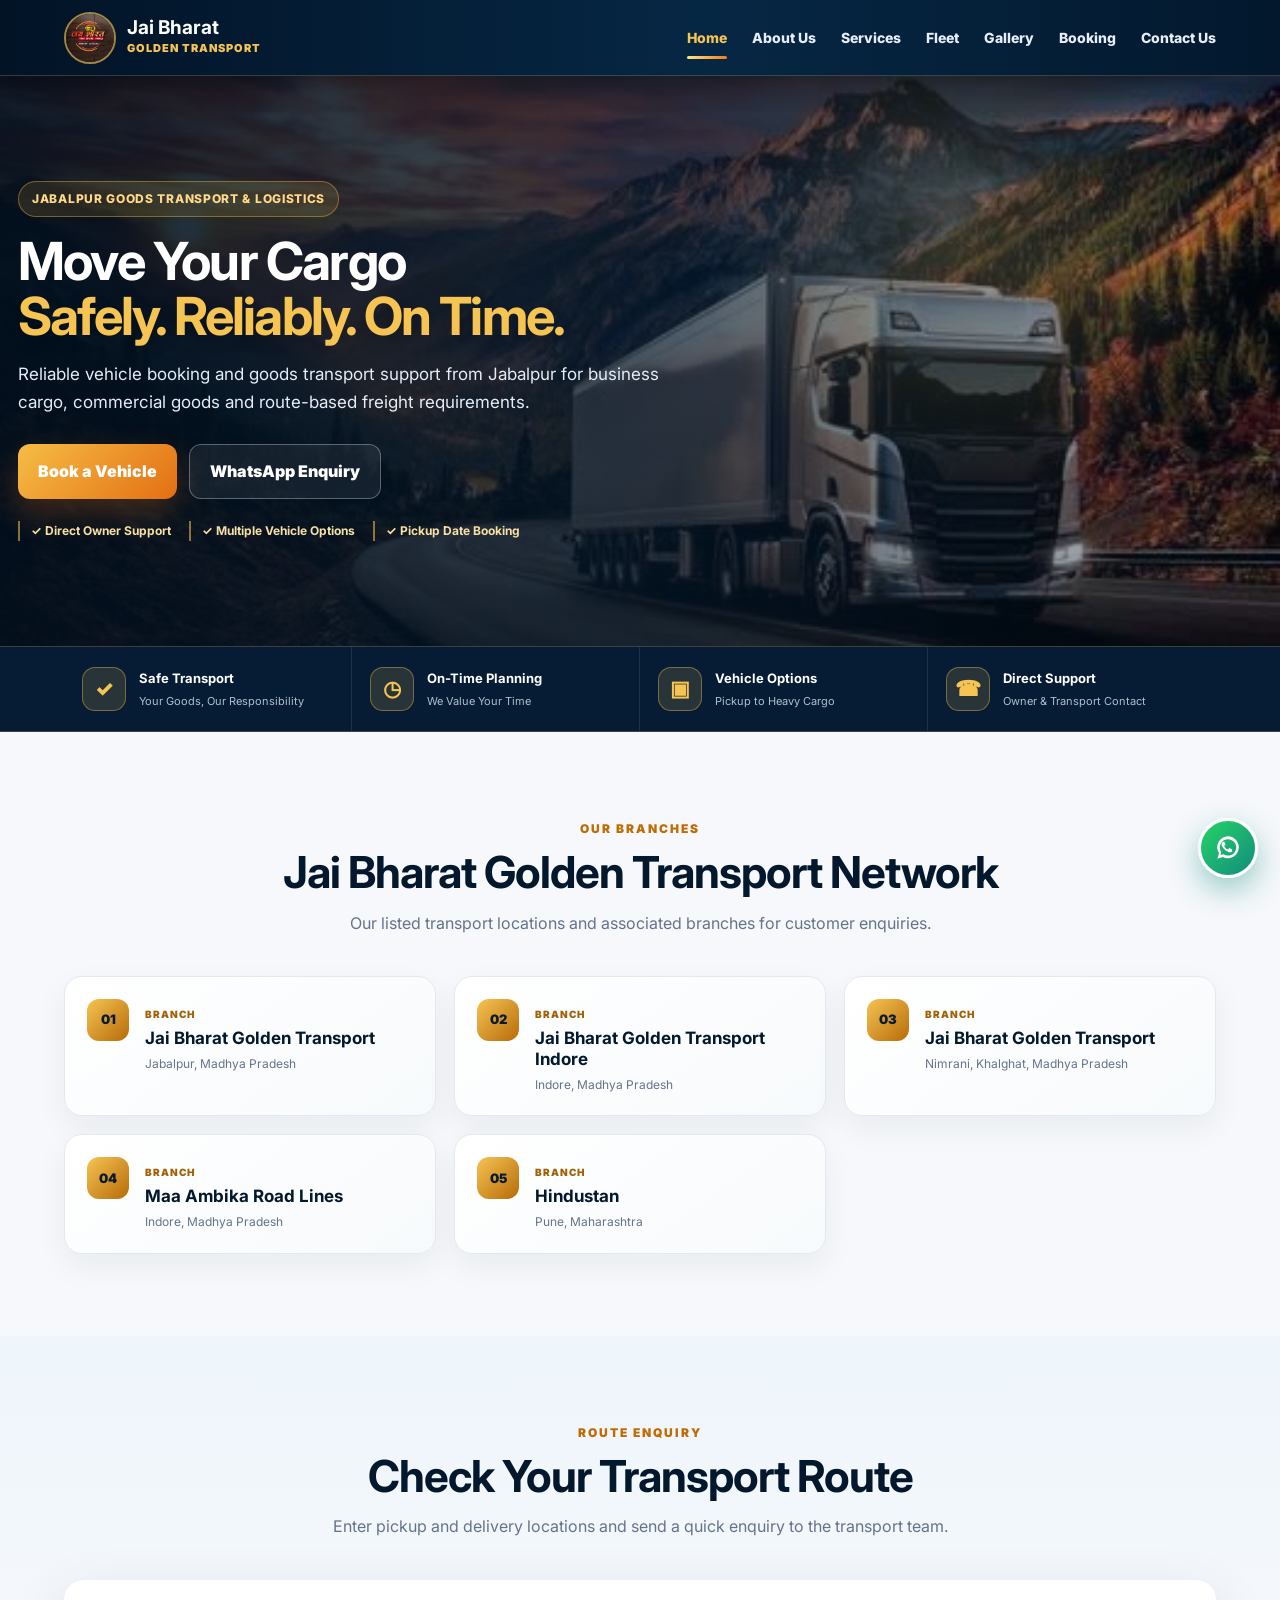
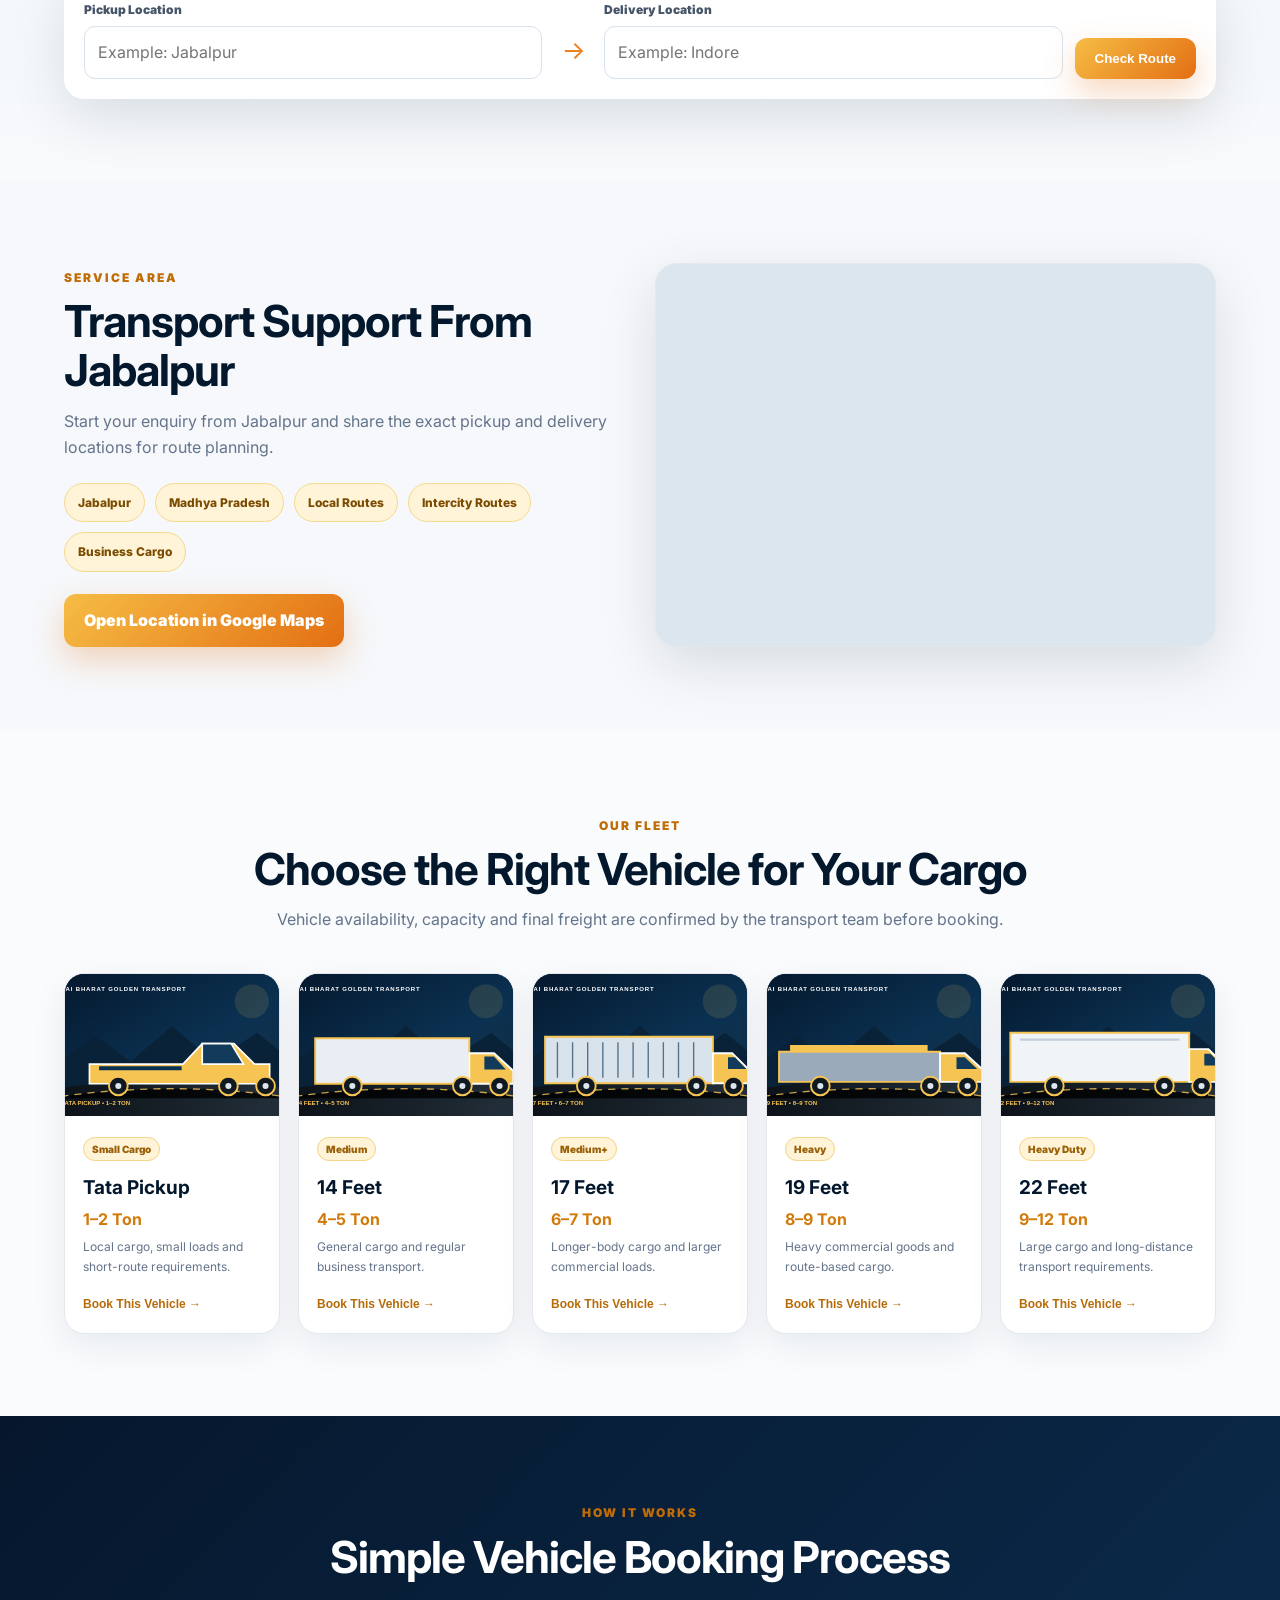
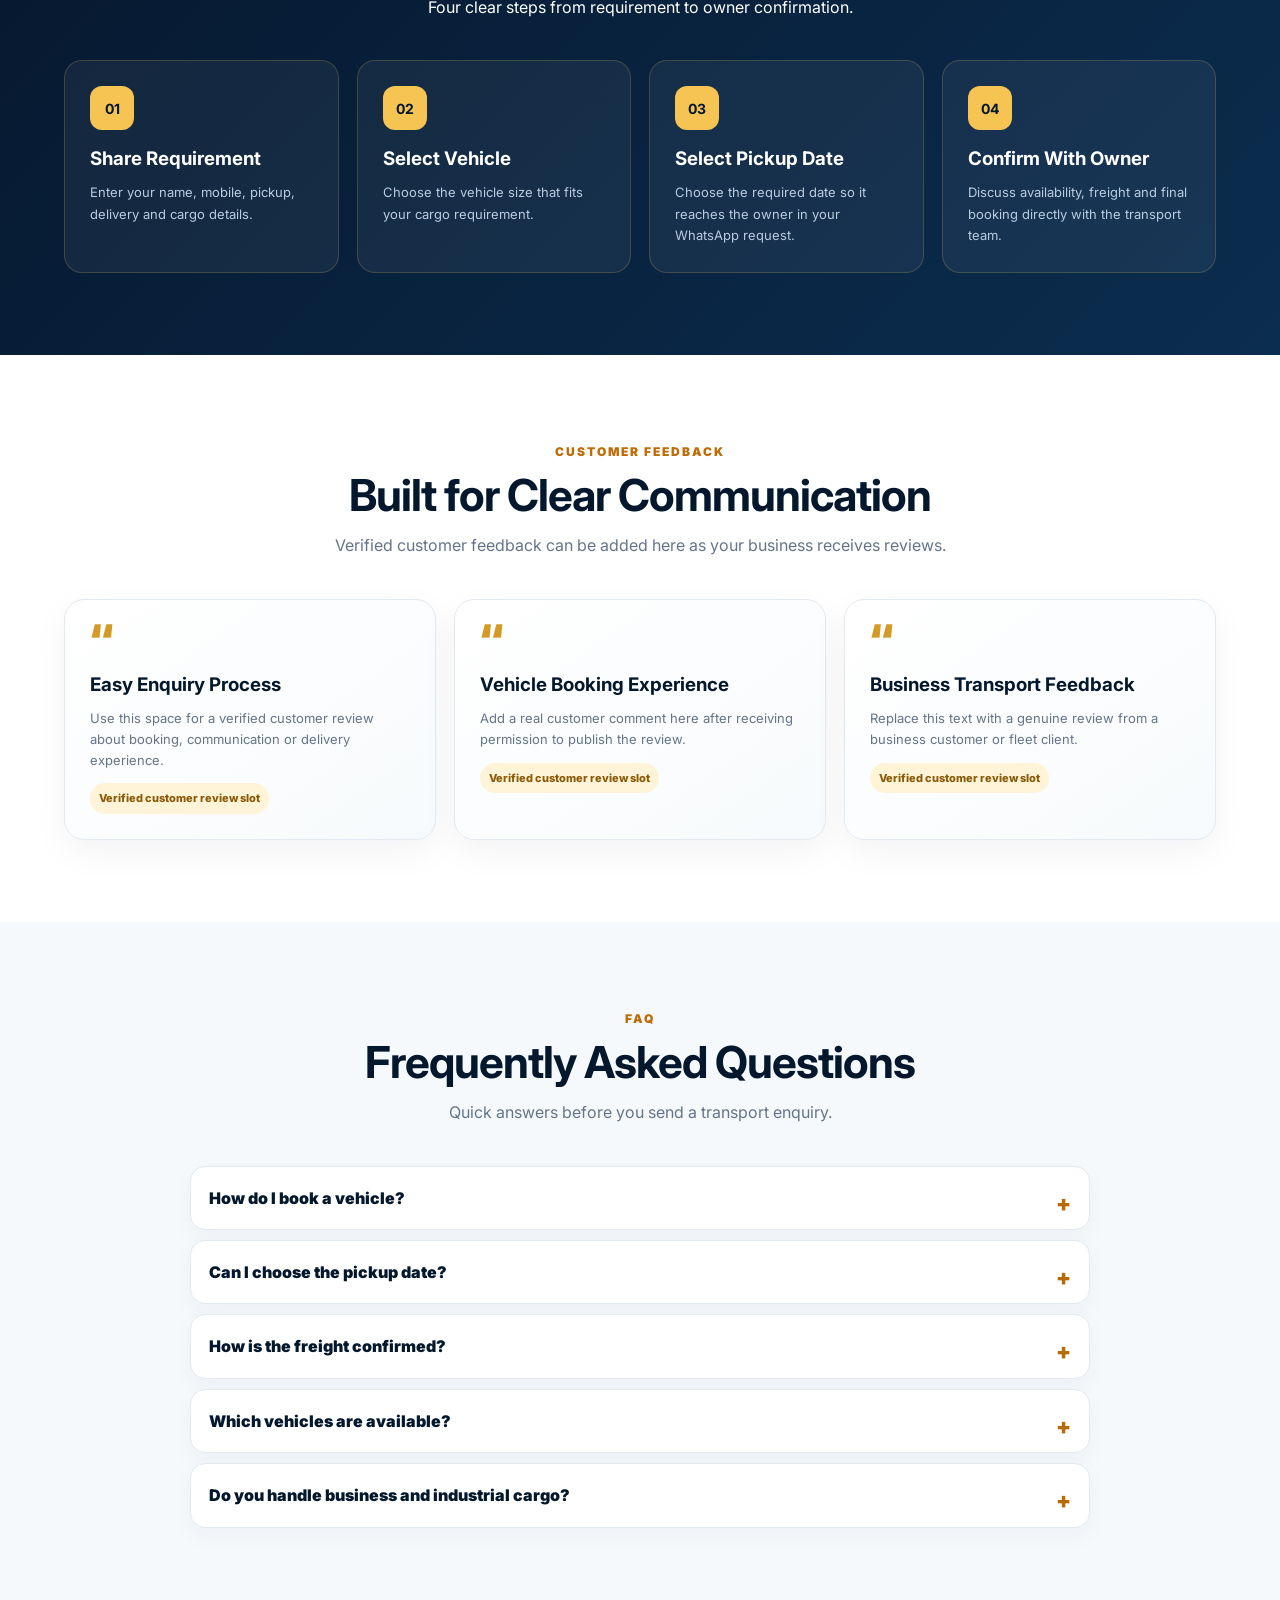
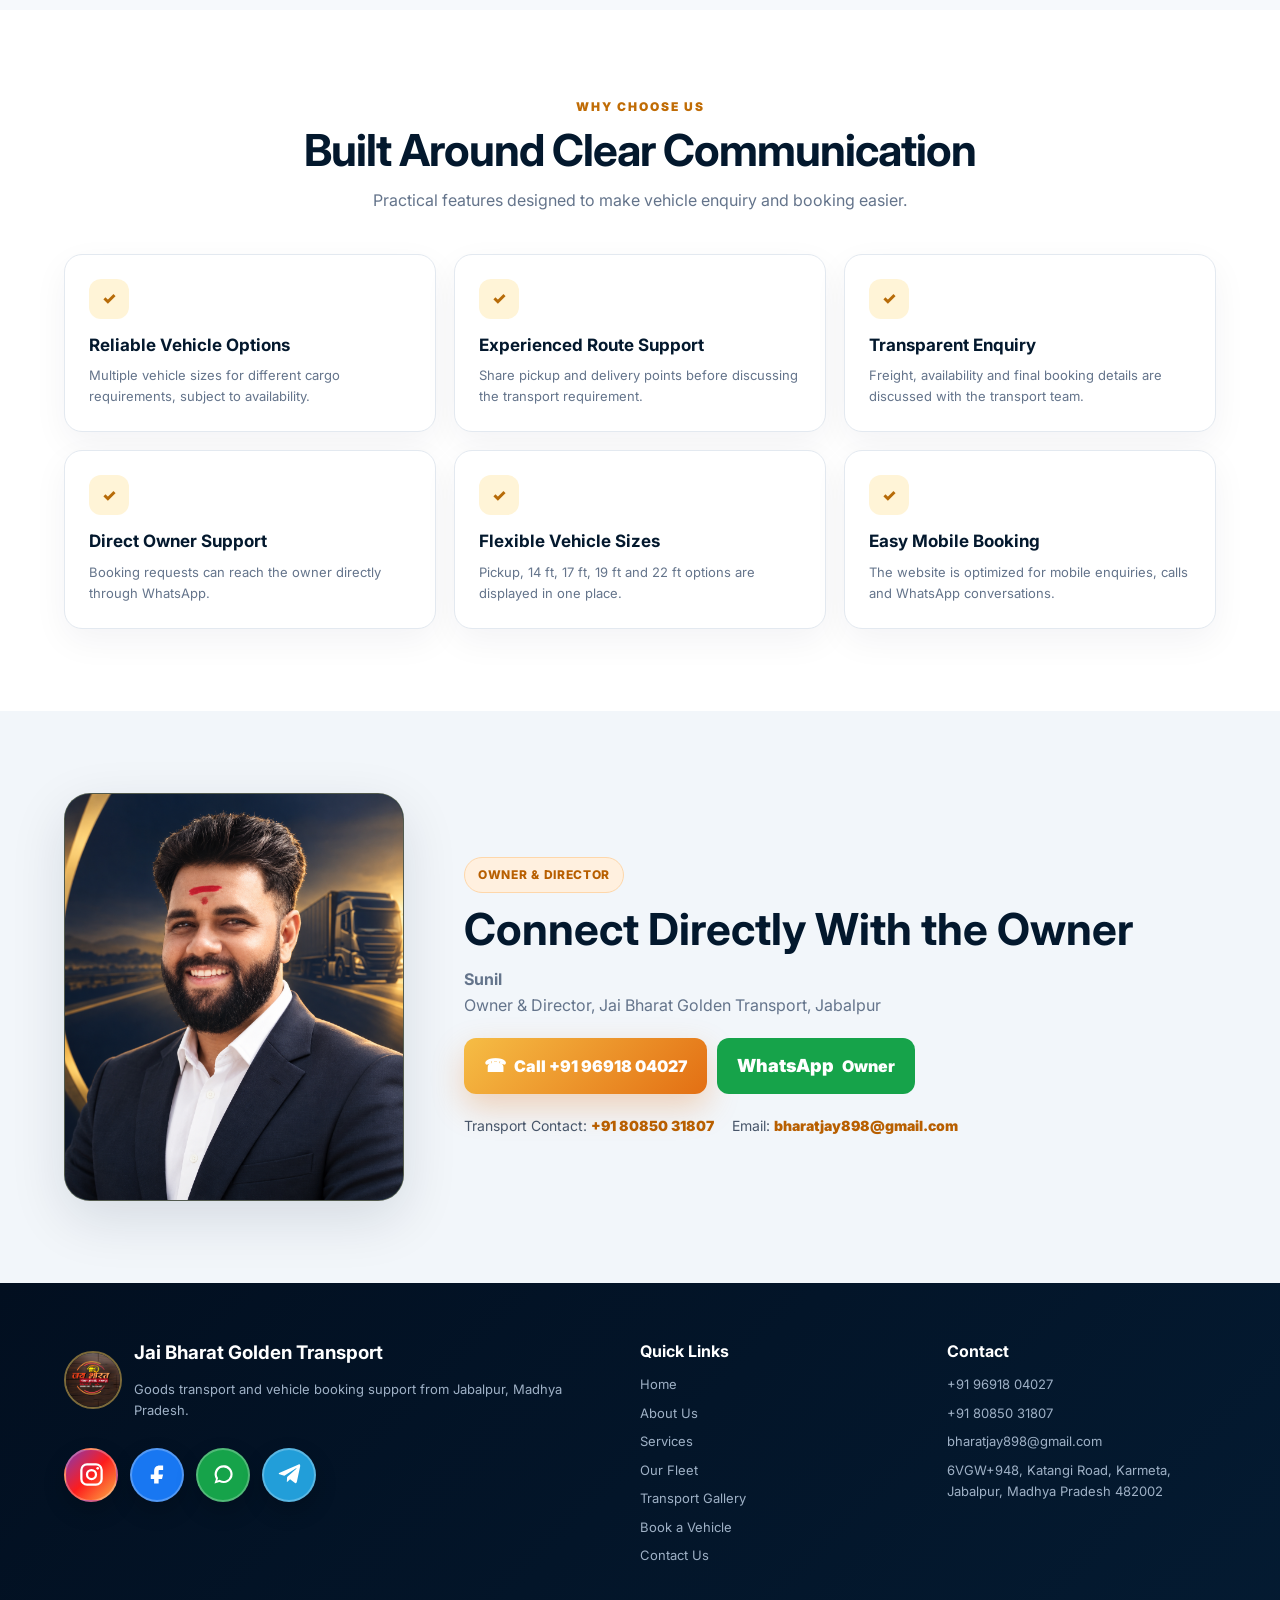
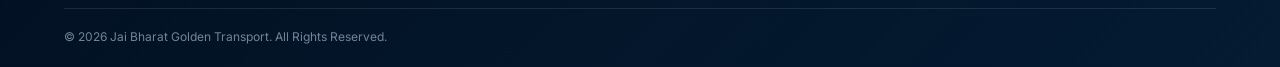
==== commit 91b74166: "Add files via upload" ====
--- a/index.html
+++ b/index.html
@@ -29,7 +29,7 @@
 <header class="nav">
   <a class="brand" href="index.html" aria-label="Jai Bharat Golden Transport Home"><img src="logo.jfif" alt="Jai Bharat Golden Transport logo"><div><strong>Jai Bharat</strong><span>Golden Transport</span></div></a>
   <nav id="navLinks" aria-label="Main navigation">
-    <a class="active" href="index.html">Home</a><a href="about.html">About Us</a><a href="index.html#services">Services</a><a href="index.html#fleet">Fleet</a><a href="gallery.html">Gallery</a><a href="booking.html">Booking</a><a href="contact.html">Contact Us</a>
+    <a class="active" href="index.html">Home</a><a href="about.html">About Us</a><a href="services.html">Services</a><a href="index.html#fleet">Fleet</a><a href="gallery.html">Gallery</a><a href="booking.html">Booking</a><a href="contact.html">Contact Us</a>
   </nav>
   <button class="menu-btn" id="menuBtn" aria-label="Open navigation menu" aria-expanded="false">☰</button>
 </header>
@@ -51,15 +51,14 @@
   <div><div class="trust-icon">☎</div><div><strong>Direct Support</strong><small>Owner & Transport Contact</small></div></div>
 </div></section>
 
-<section class="section" id="services"><div class="container">
-  <div class="section-head"><span>Our Services</span><h2>Complete Goods Transport Solutions</h2><p>Simple, practical transport support for local and route-based cargo requirements.</p></div>
-  <div class="service-grid">
-    <article class="service-card"><div class="icon"><svg viewBox="0 0 24 24"><path d="M3 6h11v10H3zM14 10h4l3 3v3h-7zM6 19a2 2 0 1 0 0-4 2 2 0 0 0 0 4Zm12 0a2 2 0 1 0 0-4 2 2 0 0 0 0 4Z"/></svg></div><h3>Goods Transportation</h3><p>Vehicle support for commercial goods, general cargo and business materials.</p></article>
-    <article class="service-card"><div class="icon"><svg viewBox="0 0 24 24"><path d="M3 7h12v9H3zM15 10h4l2 3v3h-6zM7 19a2 2 0 1 0 0-4 2 2 0 0 0 0 4Zm11 0a2 2 0 1 0 0-4 2 2 0 0 0 0 4Z"/></svg></div><h3>Vehicle Booking</h3><p>Select a suitable vehicle according to cargo, route and load requirement.</p></article>
-    <article class="service-card"><div class="icon"><svg viewBox="0 0 24 24"><path d="M12 21s7-6.1 7-12A7 7 0 1 0 5 9c0 5.9 7 12 7 12Z"/><circle cx="12" cy="9" r="2.2"/></svg></div><h3>Route Enquiry</h3><p>Share pickup and delivery locations to discuss availability and freight requirements.</p></article>
-    <article class="service-card"><div class="icon"><svg viewBox="0 0 24 24"><path d="M5 5h14v10H9l-4 4V5Z"/><path d="M9 10h6M9 7.5h6"/></svg></div><h3>Direct WhatsApp Booking</h3><p>Your booking details and pickup date can be sent directly to the owner's WhatsApp.</p></article>
-    <article class="service-card"><div class="icon"><svg viewBox="0 0 24 24"><path d="M4 18h16M6 18V8l6-3 6 3v10M9 18v-5h6v5"/></svg></div><h3>Industrial & Business Cargo</h3><p>Transport enquiries for machinery, commercial stock, construction material and business goods.</p></article>
-    <article class="service-card"><div class="icon"><svg viewBox="0 0 24 24"><path d="M4 6h16v12H4zM8 3v6M16 3v6M7 13h3M14 13h3"/></svg></div><h3>Pickup Date Planning</h3><p>Choose your required pickup date in the booking form before sending the request.</p></article>
+<section class="section branches-section" id="branches"><div class="container">
+  <div class="section-head"><span>Our Branches</span><h2>Jai Bharat Golden Transport Network</h2><p>Our listed transport locations and associated branches for customer enquiries.</p></div>
+  <div class="branch-grid">
+    <article class="branch-card"><div class="branch-number">01</div><div><span class="branch-label">Branch</span><h3>Jai Bharat Golden Transport</h3><p>Jabalpur, Madhya Pradesh</p></div></article>
+    <article class="branch-card"><div class="branch-number">02</div><div><span class="branch-label">Branch</span><h3>Jai Bharat Golden Transport Indore</h3><p>Indore, Madhya Pradesh</p></div></article>
+    <article class="branch-card"><div class="branch-number">03</div><div><span class="branch-label">Branch</span><h3>Jai Bharat Golden Transport</h3><p>Nimrani, Khalghat, Madhya Pradesh</p></div></article>
+    <article class="branch-card"><div class="branch-number">04</div><div><span class="branch-label">Branch</span><h3>Maa Ambika Road Lines</h3><p>Indore, Madhya Pradesh</p></div></article>
+    <article class="branch-card"><div class="branch-number">05</div><div><span class="branch-label">Branch</span><h3>Hindustan</h3><p>Pune, Maharashtra</p></div></article>
   </div>
 </div></section>
 
@@ -96,6 +95,6 @@
 <div class="vehicle-modal" id="vehicleModal" aria-hidden="true"><div class="modal-backdrop" data-close-modal></div><div class="modal-card" role="dialog" aria-modal="true" aria-labelledby="vehicleModalTitle"><button class="modal-close" type="button" data-close-modal aria-label="Close vehicle details">×</button><img id="vehicleModalImage" src="tata-pickup.svg" alt="Vehicle"><div class="modal-tag">Fleet Detail</div><h2 id="vehicleModalTitle">Vehicle</h2><p id="vehicleModalText">Vehicle details.</p><div class="modal-specs"><span id="vehicleModalCapacity">Capacity</span><span id="vehicleModalUse">Suitable for cargo</span></div><button class="btn primary" id="modalBookBtn" type="button">Book This Vehicle</button></div></div>
 <div class="mobile-action-bar"><a href="tel:9691804027">☎ Call</a><a href="https://wa.me/919691804027" target="_blank" rel="noopener" class="wa">WhatsApp</a></div>
 <a class="float-wa" href="https://wa.me/919691804027" target="_blank" rel="noopener" aria-label="Chat on WhatsApp"><svg viewBox="0 0 24 24"><path d="M20.1 11.7a8.1 8.1 0 0 1-11.9 7L4 20l1.3-4.1a8.1 8.1 0 1 1 14.8-4.2Zm-8.1-6.2a6.1 6.1 0 0 0-5.2 9.3l.2.3-.7 2.2 2.3-.7.3.2A6.1 6.1 0 1 0 12 5.5Zm3.5 8.8c-.2.5-1 .9-1.5.9-.4.1-.9 0-1.3-.1-.4-.1-.8-.3-1.3-.6-2-1-3.3-3-3.4-3.1-.1-.1-.8-1.1-.8-2.1 0-1 .5-1.5.7-1.7.2-.2.4-.3.7-.3h.4c.1 0 .3.1.4.3l.6 1.4c.1.2.1.4 0 .5l-.4.5-.3.3c-.1.1-.2.2-.1.4.2.4.6 1 1.1 1.4.7.6 1.2.8 1.5.9.2.1.3.1.4-.1l.6-.7c.2-.2.3-.2.5-.1l1.3.6c.2.1.3.2.4.3.1.2.1.8-.1 1.3Z"/></svg></a>
-<footer><div class="container footer-grid"><div><div class="footer-brand"><img src="logo.jfif" alt="Jai Bharat Golden Transport logo"><div><h3>Jai Bharat Golden Transport</h3><p>Goods transport and vehicle booking support from Jabalpur, Madhya Pradesh.</p></div></div><div class="social-links"><a class="social instagram" href="https://www.instagram.com/" target="_blank" rel="noopener" aria-label="Instagram"><svg viewBox="0 0 24 24"><rect x="3" y="3" width="18" height="18" rx="5" fill="none" stroke="currentColor" stroke-width="2"/><circle cx="12" cy="12" r="4" fill="none" stroke="currentColor" stroke-width="2"/><circle cx="17.5" cy="6.5" r="1.2"/></svg></a><a class="social facebook" href="https://www.facebook.com/" target="_blank" rel="noopener" aria-label="Facebook"><svg viewBox="0 0 24 24"><path d="M14 8h3V4h-3c-3.3 0-5 1.9-5 5v3H6v4h3v4h4v-4h3l1-4h-4V9c0-.7.3-1 1-1Z"/></svg></a><a class="social whatsapp" href="https://wa.me/919691804027" target="_blank" rel="noopener" aria-label="WhatsApp"><svg viewBox="0 0 24 24"><path d="M20.1 11.7a8 8 0 0 1-11.8 7L4 20l1.3-4.1A8 8 0 1 1 20.1 11.7Zm-8-6a6 6 0 0 0-5.1 9.2l.2.3-.7 2.1 2.2-.7.3.2A6 6 0 1 0 12 5.7Z"/></svg></a><a class="social telegram" href="https://t.me/" target="_blank" rel="noopener" aria-label="Telegram"><svg viewBox="0 0 24 24"><path d="m21.5 4.6-3 14.1c-.2 1-.8 1.3-1.6.8l-4.4-3.2-2.1 2c-.2.2-.4.4-.8.4l.3-4.5 8.2-7.4c.4-.4-.1-.6-.6-.2l-10.1 6.4-4.3-1.3c-.9-.3-.9-.9.2-1.3L20.1 3c.8-.3 1.5.2 1.4 1.6Z"/></svg></a></div></div><div><h4>Quick Links</h4><a href="index.html">Home</a><a href="about.html">About Us</a><a href="#services">Services</a><a href="index.html#fleet">Our Fleet</a><a href="gallery.html">Transport Gallery</a><a href="booking.html">Book a Vehicle</a><a href="contact.html">Contact Us</a></div><div><h4>Contact</h4><a href="tel:9691804027">+91 96918 04027</a><a href="tel:8085031807">+91 80850 31807</a><a href="mailto:bharatjay898@gmail.com">bharatjay898@gmail.com</a><p>6VGW+948, Katangi Road, Karmeta, Jabalpur, Madhya Pradesh 482002</p></div></div><div class="container footer-bottom">© <span id="year"></span> Jai Bharat Golden Transport. All Rights Reserved.</div></footer>
+<footer><div class="container footer-grid"><div><div class="footer-brand"><img src="logo.jfif" alt="Jai Bharat Golden Transport logo"><div><h3>Jai Bharat Golden Transport</h3><p>Goods transport and vehicle booking support from Jabalpur, Madhya Pradesh.</p></div></div><div class="social-links"><a class="social instagram" href="https://www.instagram.com/" target="_blank" rel="noopener" aria-label="Instagram"><svg viewBox="0 0 24 24"><rect x="3" y="3" width="18" height="18" rx="5" fill="none" stroke="currentColor" stroke-width="2"/><circle cx="12" cy="12" r="4" fill="none" stroke="currentColor" stroke-width="2"/><circle cx="17.5" cy="6.5" r="1.2"/></svg></a><a class="social facebook" href="https://www.facebook.com/" target="_blank" rel="noopener" aria-label="Facebook"><svg viewBox="0 0 24 24"><path d="M14 8h3V4h-3c-3.3 0-5 1.9-5 5v3H6v4h3v4h4v-4h3l1-4h-4V9c0-.7.3-1 1-1Z"/></svg></a><a class="social whatsapp" href="https://wa.me/919691804027" target="_blank" rel="noopener" aria-label="WhatsApp"><svg viewBox="0 0 24 24"><path d="M20.1 11.7a8 8 0 0 1-11.8 7L4 20l1.3-4.1A8 8 0 1 1 20.1 11.7Zm-8-6a6 6 0 0 0-5.1 9.2l.2.3-.7 2.1 2.2-.7.3.2A6 6 0 1 0 12 5.7Z"/></svg></a><a class="social telegram" href="https://t.me/" target="_blank" rel="noopener" aria-label="Telegram"><svg viewBox="0 0 24 24"><path d="m21.5 4.6-3 14.1c-.2 1-.8 1.3-1.6.8l-4.4-3.2-2.1 2c-.2.2-.4.4-.8.4l.3-4.5 8.2-7.4c.4-.4-.1-.6-.6-.2l-10.1 6.4-4.3-1.3c-.9-.3-.9-.9.2-1.3L20.1 3c.8-.3 1.5.2 1.4 1.6Z"/></svg></a></div></div><div><h4>Quick Links</h4><a href="index.html">Home</a><a href="about.html">About Us</a><a href="services.html">Services</a><a href="index.html#fleet">Our Fleet</a><a href="gallery.html">Transport Gallery</a><a href="booking.html">Book a Vehicle</a><a href="contact.html">Contact Us</a></div><div><h4>Contact</h4><a href="tel:9691804027">+91 96918 04027</a><a href="tel:8085031807">+91 80850 31807</a><a href="mailto:bharatjay898@gmail.com">bharatjay898@gmail.com</a><p>6VGW+948, Katangi Road, Karmeta, Jabalpur, Madhya Pradesh 482002</p></div></div><div class="container footer-bottom">© <span id="year"></span> Jai Bharat Golden Transport. All Rights Reserved.</div></footer>
 <script src="script.js"></script>
 </body></html>
--- a/style.css
+++ b/style.css
@@ -21,3 +21,62 @@
 /* v9 premium additions */
 .area-grid{display:grid;grid-template-columns:1fr 1fr;gap:30px;align-items:stretch}.section-head.left{text-align:left;margin-bottom:22px}.area-pills{display:flex;gap:10px;flex-wrap:wrap;margin:0 0 22px}.area-pills span{padding:9px 13px;border-radius:999px;background:#fff4d7;border:1px solid #f6d98b;color:#7a4b00;font-weight:800;font-size:12px}.map-card{min-height:320px;border-radius:22px;overflow:hidden;border:1px solid var(--line);box-shadow:var(--shadow);background:#dbe6ef}.map-card iframe{width:100%;height:100%;min-height:320px;border:0}.booking-status{display:flex;align-items:center;gap:9px;flex-wrap:wrap;margin-top:16px;padding:10px 13px;border-radius:12px;background:rgba(255,255,255,.08);border:1px solid rgba(255,255,255,.12);color:#dbeafe;font-size:12px}.booking-status strong{color:#fff}.status-dot{width:9px;height:9px;border-radius:50%;background:#22c55e;box-shadow:0 0 0 5px rgba(34,197,94,.12)}.booking-status #requestCount{margin-left:auto;color:#9fb1c6}.gallery-section{background:#f6f9fc}.gallery-grid{display:grid;grid-template-columns:repeat(3,1fr);gap:18px}.gallery-grid figure{margin:0;background:#fff;border:1px solid var(--line);border-radius:18px;overflow:hidden;box-shadow:0 12px 35px rgba(7,27,53,.06)}.gallery-grid img{width:100%;height:210px;display:block;object-fit:cover;background:#eef3f7}.gallery-grid figcaption{padding:13px 15px;color:var(--navy);font-weight:800;font-size:13px}.testimonial-section{background:#fff}.testimonial-grid{display:grid;grid-template-columns:repeat(3,1fr);gap:18px}.testimonial-grid article{position:relative;padding:25px;border:1px solid var(--line);border-radius:20px;background:linear-gradient(145deg,#fff,#f7fafc);box-shadow:0 12px 35px rgba(7,27,53,.05)}.quote-mark{font-size:45px;line-height:.7;color:#d49a28;font-weight:900}.testimonial-grid h3{color:var(--navy);margin:14px 0 7px}.testimonial-grid p{color:var(--muted);font-size:13px;line-height:1.6}.testimonial-grid span{display:inline-block;margin-top:13px;font-size:11px;color:#8a5a08;background:#fff4d7;padding:6px 9px;border-radius:999px;font-weight:800}.faq-section{background:#f6f9fc}.faq-list{max-width:900px;margin:auto;display:grid;gap:10px}.faq-list details{background:#fff;border:1px solid var(--line);border-radius:15px;padding:0 18px;box-shadow:0 8px 25px rgba(7,27,53,.04)}.faq-list summary{cursor:pointer;list-style:none;padding:18px 28px 18px 0;color:var(--navy);font-weight:900;position:relative}.faq-list summary::-webkit-details-marker{display:none}.faq-list summary:after{content:'+';position:absolute;right:0;font-size:22px;color:#b76b08}.faq-list details[open] summary:after{content:'−'}.faq-list details p{color:var(--muted);font-size:13px;line-height:1.6;margin:0 0 18px}.vehicle-modal{position:fixed;inset:0;display:none;z-index:120}.vehicle-modal.open{display:block}.modal-backdrop{position:absolute;inset:0;background:rgba(1,12,24,.72);backdrop-filter:blur(5px)}.modal-card{position:relative;width:min(520px,92vw);margin:8vh auto 0;background:#fff;border-radius:24px;padding:25px;box-shadow:0 30px 80px rgba(0,0,0,.35);z-index:2}.modal-card>img{width:100%;height:210px;object-fit:contain;background:#f4f7fa;border-radius:17px}.modal-card h2{color:var(--navy);font-size:30px;margin:9px 0}.modal-card p{color:var(--muted);line-height:1.6}.modal-close{position:absolute;right:14px;top:14px;width:38px;height:38px;border:0;border-radius:50%;background:#fff;color:var(--navy);font-size:25px;cursor:pointer;box-shadow:0 6px 18px rgba(0,0,0,.15)}.modal-tag{display:inline-block;margin-top:15px;color:#8a5a08;background:#fff4d7;padding:6px 9px;border-radius:999px;font-size:11px;font-weight:900}.modal-specs{display:flex;gap:10px;flex-wrap:wrap;margin:16px 0}.modal-specs span{padding:9px 11px;border:1px solid var(--line);border-radius:10px;color:#475569;font-size:12px;font-weight:800}.mobile-action-bar{display:none}.reveal{opacity:0;transform:translateY(18px);transition:opacity .65s ease,transform .65s ease}.reveal.visible{opacity:1;transform:none}.fleet-card,.service-card,.why-grid article,.gallery-grid figure,.testimonial-grid article{transition:transform .25s ease,box-shadow .25s ease}.fleet-card:hover,.service-card:hover,.why-grid article:hover,.gallery-grid figure:hover,.testimonial-grid article:hover{transform:translateY(-5px);box-shadow:0 18px 42px rgba(7,27,53,.1)}
 @media(max-width:760px){.area-grid,.gallery-grid,.testimonial-grid{grid-template-columns:1fr}.map-card,.map-card iframe{min-height:270px}.gallery-grid img{height:190px}.booking-status #requestCount{width:100%;margin-left:18px}.mobile-action-bar{display:grid;grid-template-columns:1fr 1fr;position:fixed;left:0;right:0;bottom:0;z-index:95;background:#03182d;padding:8px 10px calc(8px + env(safe-area-inset-bottom));gap:8px;border-top:1px solid rgba(255,255,255,.15)}.mobile-action-bar a{display:flex;align-items:center;justify-content:center;min-height:43px;border-radius:10px;text-decoration:none;font-weight:900;color:#fff;background:#b76b08}.mobile-action-bar a.wa{background:#16a34a}.float-wa{bottom:72px}.modal-card{margin:6vh auto 0;padding:18px}.modal-card>img{height:175px}.modal-card h2{font-size:25px}.section-head.left{text-align:left}}
+
+/* v12 mobile-first polish */
+html,body{max-width:100%;overflow-x:hidden}
+@media(max-width:760px){
+  .container{width:min(92%,520px)}
+  .nav{height:64px;padding:0 4%;position:sticky;top:0}
+  .brand{min-width:0;gap:7px}
+  .brand img{width:42px;height:42px;flex:0 0 42px}
+  .brand strong{font-size:14px;white-space:nowrap}
+  .brand span{font-size:7.5px;white-space:nowrap}
+  .menu-btn{width:42px;height:42px;flex:0 0 42px;font-size:22px}
+  nav{top:69px;left:3%;right:3%;max-height:calc(100vh - 84px);overflow:auto;padding:7px 15px}
+  nav a{font-size:14px;padding:13px 2px}
+  .hero{min-height:520px;align-items:flex-end;background-position:62% center}
+  .hero-content{padding:30px 0 28px;max-width:100%;margin:0}
+  .eyebrow{font-size:9px;padding:6px 10px;letter-spacing:.5px;max-width:100%;overflow:hidden;text-overflow:ellipsis;white-space:nowrap}
+  .hero h1{font-size:clamp(28px,8.5vw,34px);line-height:1.06;letter-spacing:-.8px;margin:11px 0 13px;max-width:100%}
+  .hero p{font-size:13px;line-height:1.5;max-width:100%}
+  .hero-actions{display:grid;grid-template-columns:1fr;gap:9px;margin:17px 0 13px}
+  .hero-actions .btn{width:100%;min-height:46px;font-size:13px}
+  .hero-trust{display:grid;grid-template-columns:1fr 1fr;gap:8px;font-size:9.5px}
+  .hero-trust span{padding:7px 8px;border:1px solid rgba(246,196,83,.35);border-radius:9px;background:rgba(3,24,45,.28)}
+  .trust-grid{grid-template-columns:1fr 1fr}
+  .trust-grid>div{min-width:0;padding:14px 10px;gap:8px}
+  .trust-icon{width:36px;height:36px;flex:0 0 36px}
+  .trust-grid strong{font-size:10px;line-height:1.2}.trust-grid small{font-size:8.5px;line-height:1.25}
+  .section{padding:48px 0}.section-head{margin-bottom:25px}.section-head h2{font-size:28px;line-height:1.15}.section-head p{font-size:13px;line-height:1.55}
+  .service-grid,.feature-grid,.why-grid,.process-grid{gap:12px}
+  .service-card,.feature-card,.why-grid article,.process-grid article{padding:19px}
+  .service-card h3,.why-grid h3{font-size:16px}.service-card p,.why-grid p,.feature-card p,.process-grid p{font-size:12px}
+  .fleet-grid{grid-template-columns:1fr;gap:14px}
+  .fleet-card{border-radius:16px}.fleet-card img{aspect-ratio:1.75}.fleet-card>div{padding:14px}.fleet-card h3{font-size:18px}.fleet-card p{font-size:12px}
+  .route-box{grid-template-columns:1fr;padding:14px;gap:10px}.route-result{font-size:13px}
+  .booking-form{grid-template-columns:1fr;padding:14px;border-radius:17px;gap:12px}.booking-form .field input,.booking-form .field select,.booking-form .field textarea{font-size:14px;padding:11px}.booking-form .big{font-size:14px;min-height:48px}
+  .owner-section{grid-template-columns:1fr;gap:22px}.owner-photo{max-width:280px;width:100%;margin:auto}.owner-info h2{font-size:29px}.owner-info>p{font-size:14px}.owner-buttons{gap:9px}.owner-buttons .btn{width:100%;min-height:46px}
+  .contact-lines{display:grid;gap:8px;font-size:13px}
+  .area-grid{grid-template-columns:1fr;gap:18px}.map-card,.map-card iframe{min-height:250px}
+  .gallery-grid{grid-template-columns:1fr 1fr;gap:10px}.gallery-grid figure{border-radius:13px}.gallery-grid img{height:135px}.gallery-grid figcaption{padding:9px;font-size:11px}
+  .testimonial-grid{grid-template-columns:1fr;gap:12px}.testimonial-grid article{padding:19px}
+  .faq-list{gap:8px}.faq-list details{padding:0 14px}.faq-list summary{padding:15px 24px 15px 0;font-size:14px}.faq-list details p{font-size:12px}
+  .page-hero{padding:52px 0 125px;background-size:100% auto;background-position:center bottom}.page-hero h1{font-size:34px}.page-hero p{font-size:14px}
+  .contact-grid{grid-template-columns:1fr;gap:15px}.contact-card{padding:20px;border-radius:17px}
+  footer{padding:42px 0 90px}.footer-grid{grid-template-columns:1fr;gap:25px}.footer-brand img{width:50px;height:50px}.social-links{gap:10px}.social{width:50px;height:50px}.social svg{width:25px;height:25px}
+  .float-wa{right:12px;bottom:70px;width:54px;height:54px}.float-wa svg{width:28px;height:28px}
+  .mobile-action-bar{padding-left:9px;padding-right:9px}.mobile-action-bar a{min-height:44px;font-size:12px}
+  .modal-card{width:calc(100% - 24px);margin:5vh auto 0}.modal-card>img{height:160px}.modal-specs{gap:7px}.modal-specs span{font-size:11px;padding:7px 8px}
+}
+@media(min-width:390px) and (max-width:760px){
+  .fleet-grid{grid-template-columns:1fr 1fr}.fleet-card img{aspect-ratio:1.45}.fleet-card>div{padding:12px}.fleet-card h3{font-size:16px}.fleet-card strong{font-size:12px}.fleet-card p{font-size:10.5px;line-height:1.45}.fleet-book{font-size:11px}
+  .gallery-grid{gap:12px}.gallery-grid img{height:155px}
+}
+@media(max-width:389px){
+  .brand strong{font-size:13px}.brand span{font-size:7px}.hero{min-height:500px}.hero h1{font-size:29px}.hero-trust{grid-template-columns:1fr}.gallery-grid{grid-template-columns:1fr}
+}
+
+/* v13: branch network + standalone services page */
+.branch-grid{display:grid;grid-template-columns:repeat(3,1fr);gap:18px}.branch-card{display:flex;gap:16px;align-items:flex-start;padding:22px;border:1px solid var(--line);border-radius:18px;background:linear-gradient(145deg,#fff,#f7fafc);box-shadow:0 12px 32px rgba(7,27,53,.06);transition:transform .25s ease,box-shadow .25s ease}.branch-card:hover{transform:translateY(-4px);box-shadow:0 18px 40px rgba(7,27,53,.1)}.branch-number{width:42px;height:42px;flex:0 0 42px;border-radius:12px;display:grid;place-items:center;background:linear-gradient(135deg,#f6c453,#b76b08);color:#071b35;font-weight:1000;font-size:13px}.branch-label{display:inline-block;text-transform:uppercase;letter-spacing:1px;color:#a36106;font-size:10px;font-weight:900;margin-bottom:5px}.branch-card h3{margin:0 0 6px;color:var(--navy);font-size:17px;line-height:1.25}.branch-card p{margin:0;color:var(--muted);font-size:12px;line-height:1.45}.cta-panel{display:flex;align-items:center;justify-content:space-between;gap:24px;padding:30px;border-radius:24px;background:linear-gradient(135deg,#03182d,#0b3152);border:1px solid rgba(246,196,83,.24);box-shadow:var(--shadow)}.cta-panel h2{color:#fff;margin:8px 0 6px;font-size:30px}.cta-panel p{color:#b9cce0;margin:0;max-width:680px;font-size:13px;line-height:1.55}.cta-panel .eyebrow{display:inline-block}
+@media(max-width:1050px){.branch-grid{grid-template-columns:repeat(2,1fr)}}
+@media(max-width:760px){.branch-grid{grid-template-columns:1fr;gap:12px}.branch-card{padding:17px}.branch-card h3{font-size:16px}.cta-panel{display:grid;padding:22px;gap:17px}.cta-panel h2{font-size:25px}.cta-panel .btn{width:100%;min-height:46px}}
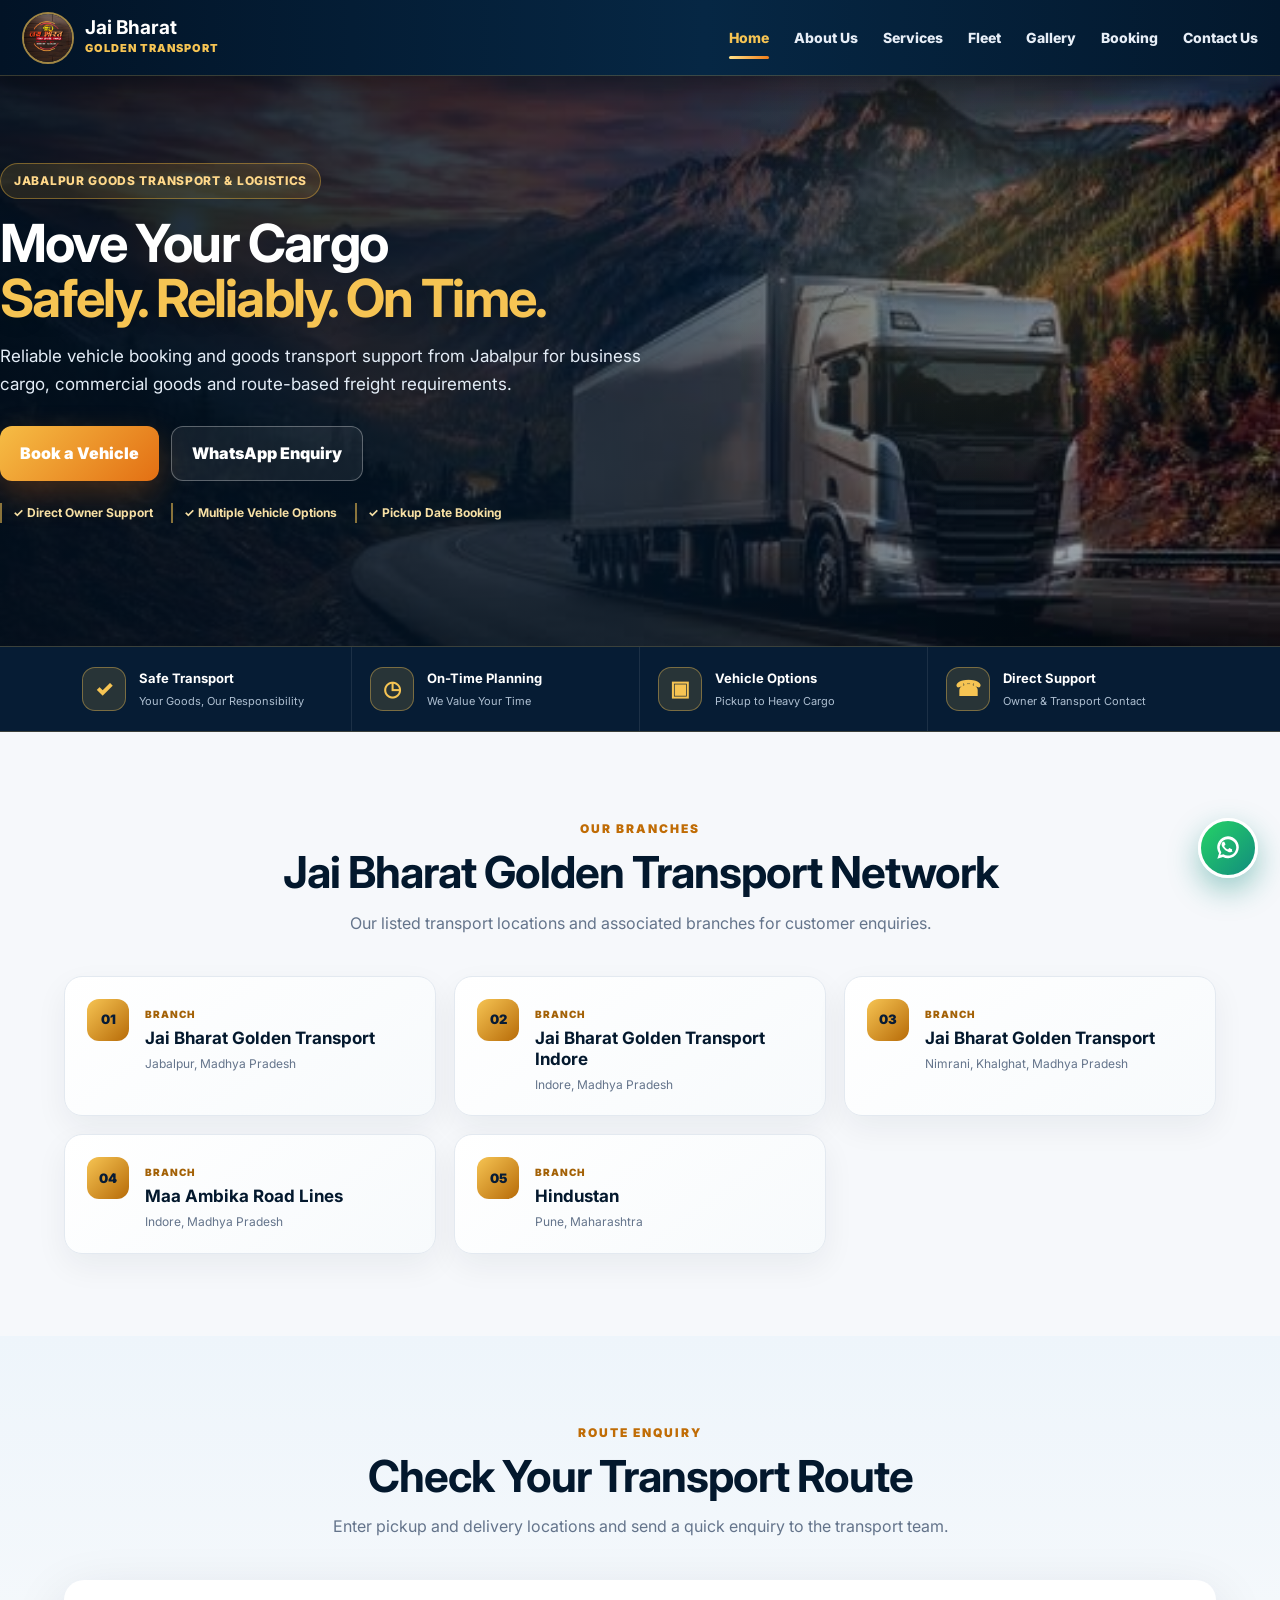
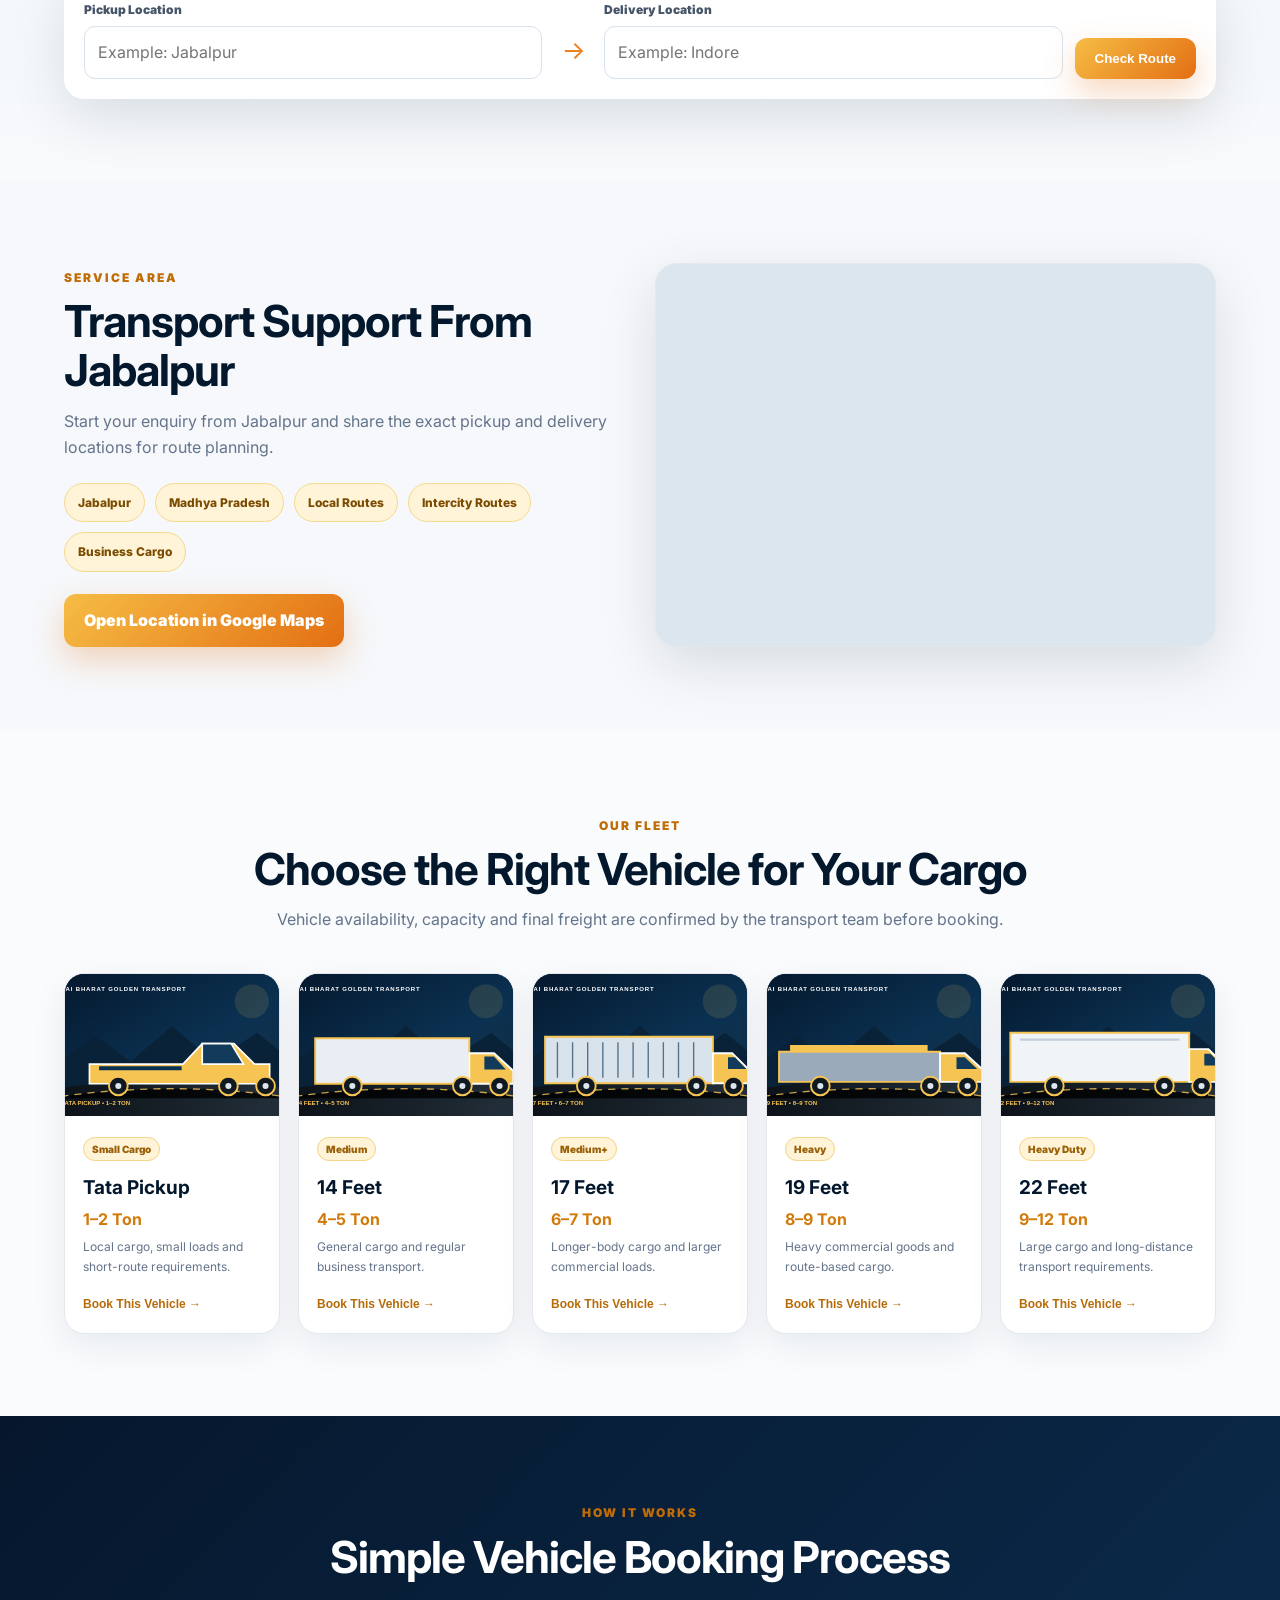
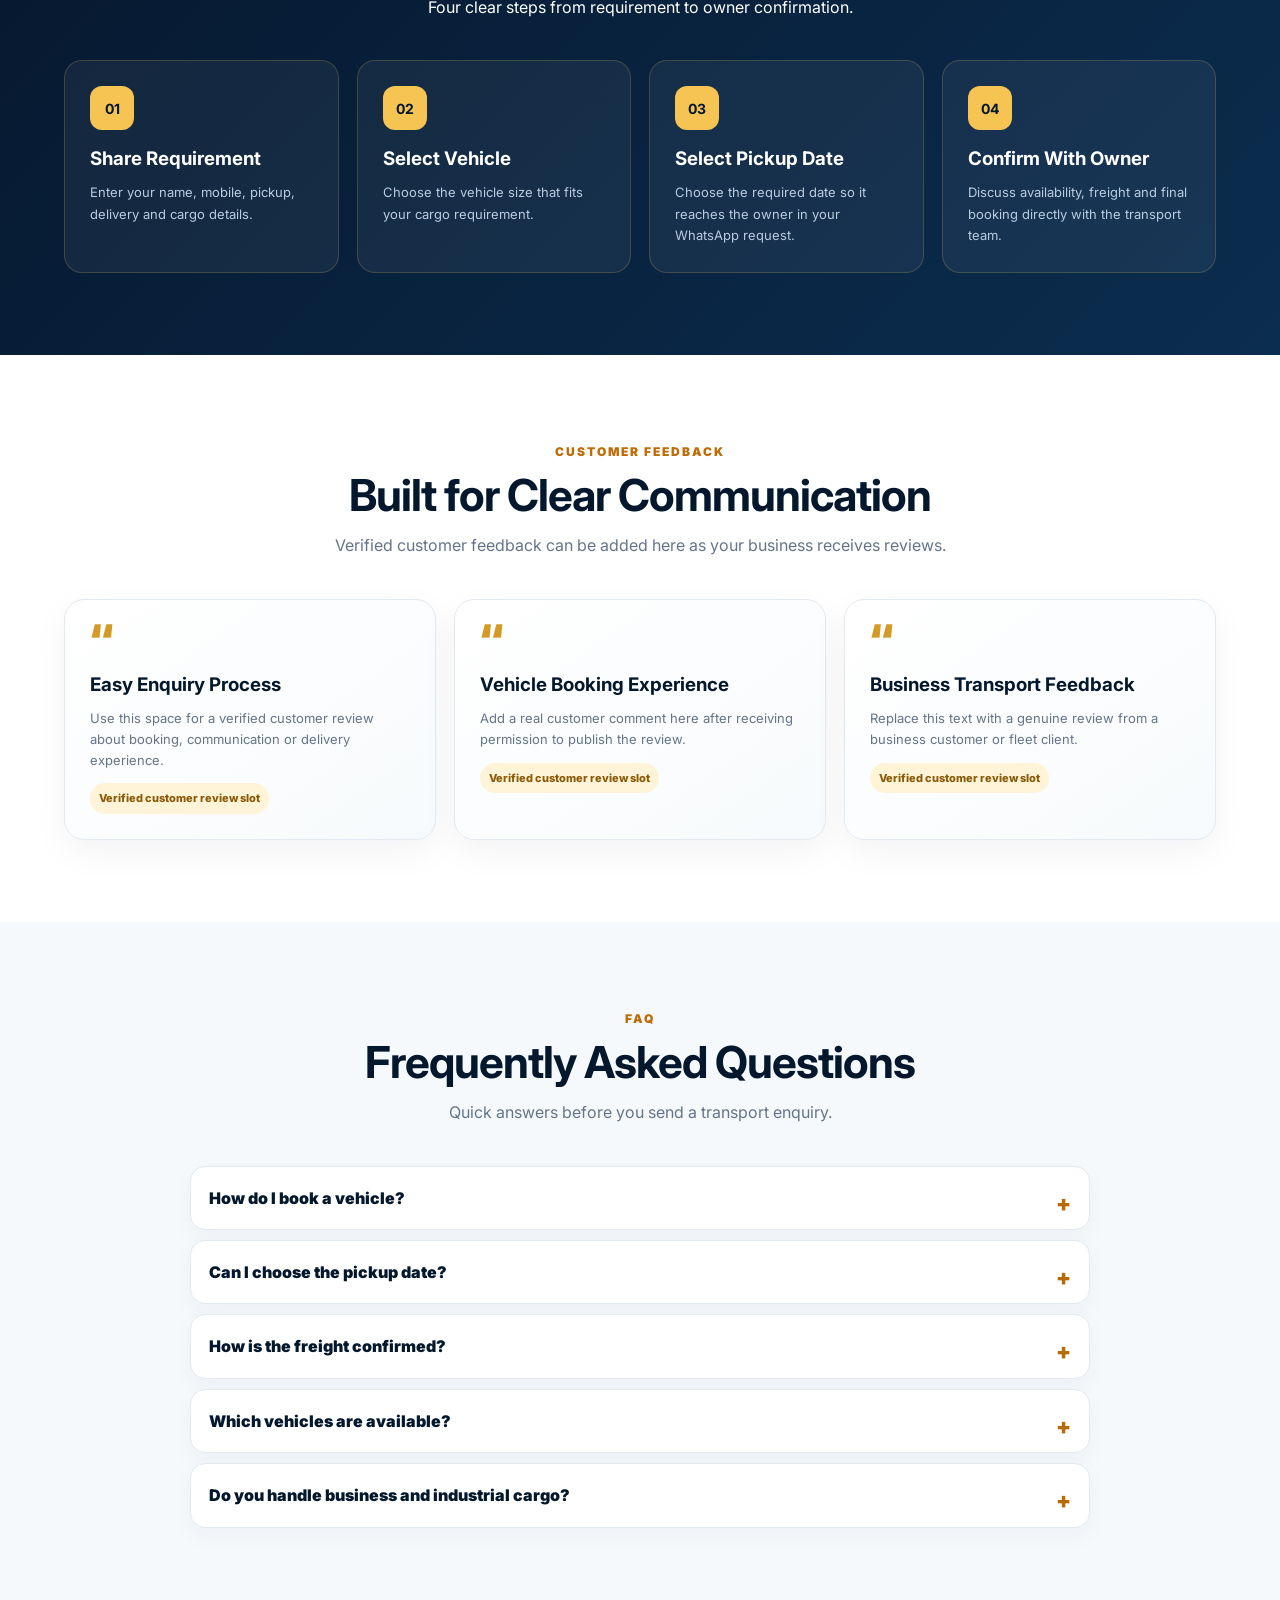
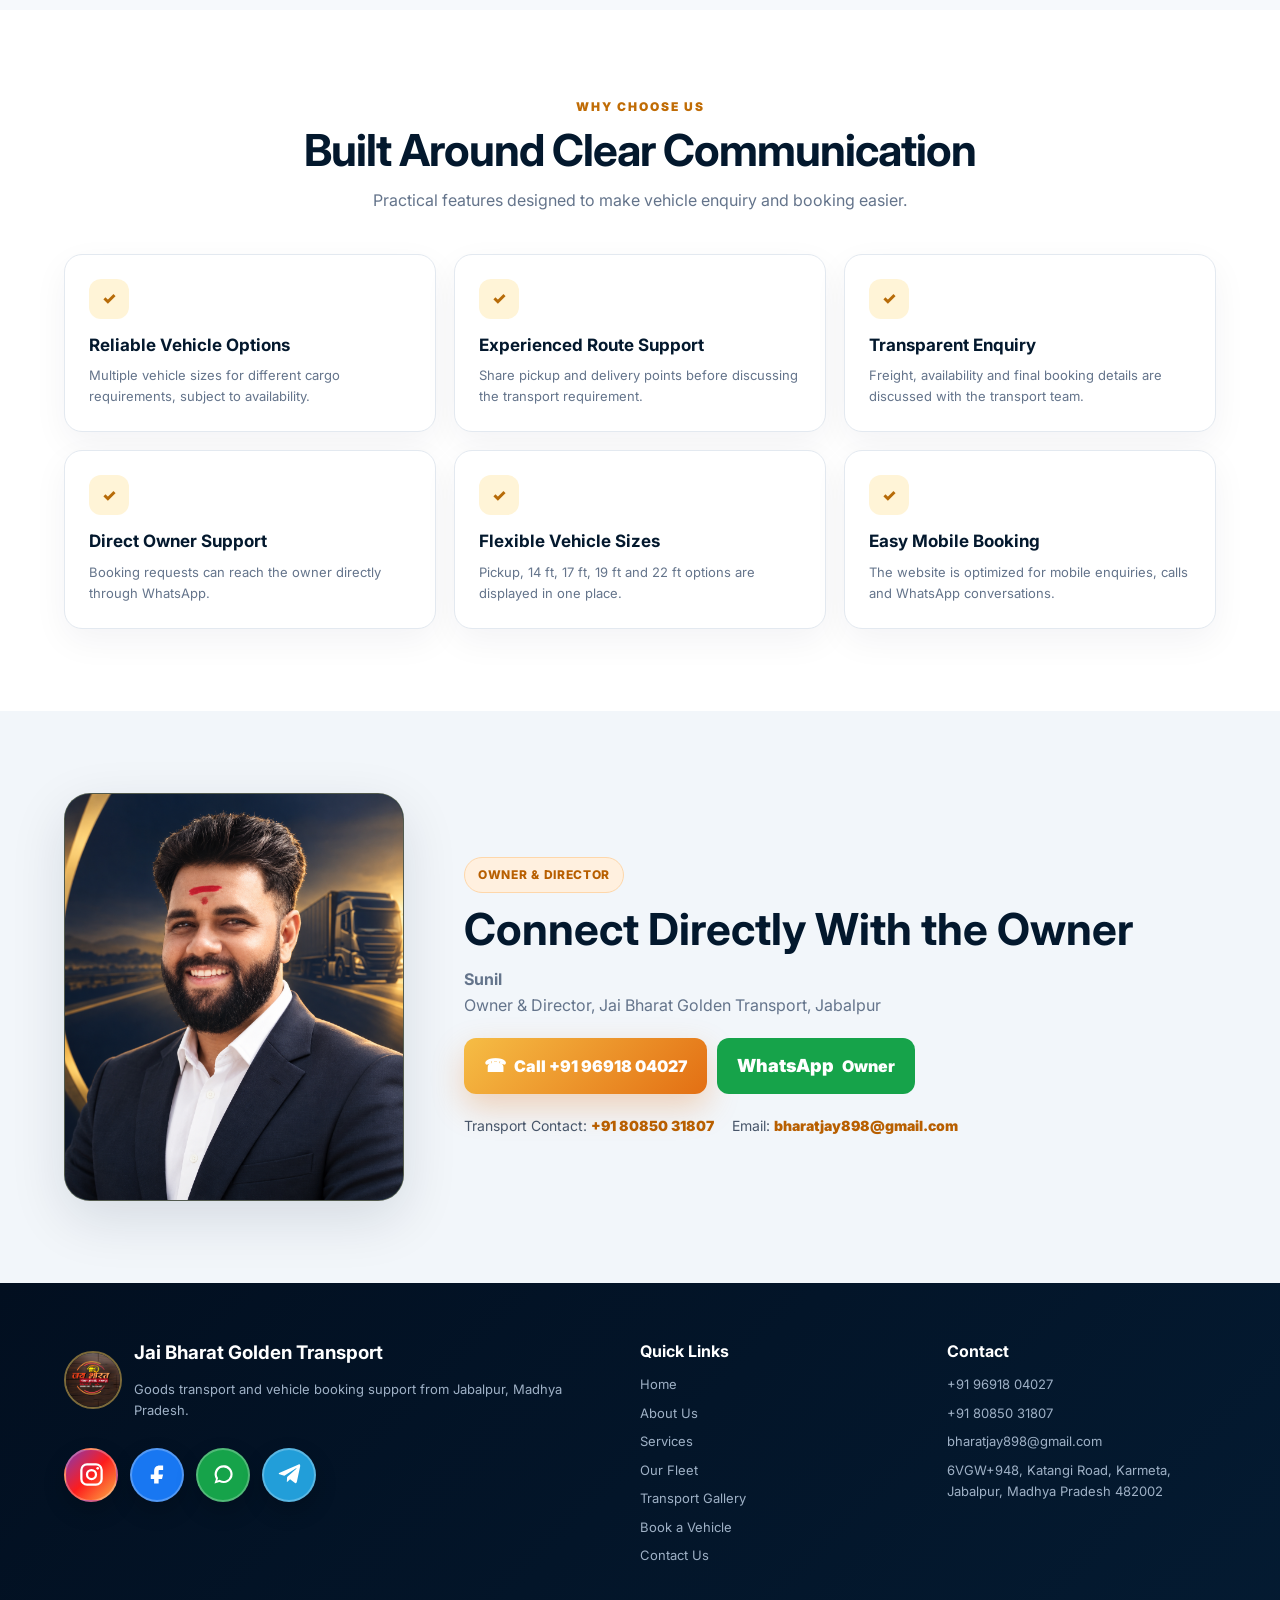
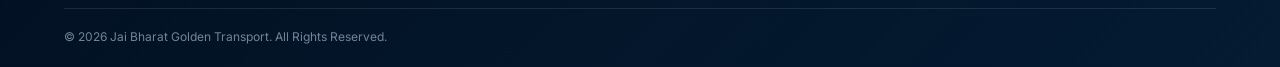
==== commit 4552e052: "Add files via upload" ====
--- a/index.html
+++ b/index.html
@@ -44,7 +44,7 @@
   </div>
 </section>
 
-<section class="trust-strip"><div class="container trust-grid">
+<section class="v16-hidden trust-strip"><div class="container trust-grid">
   <div><div class="trust-icon">✓</div><div><strong>Safe Transport</strong><small>Your Goods, Our Responsibility</small></div></div>
   <div><div class="trust-icon">◷</div><div><strong>On-Time Planning</strong><small>We Value Your Time</small></div></div>
   <div><div class="trust-icon">▣</div><div><strong>Vehicle Options</strong><small>Pickup to Heavy Cargo</small></div></div>
--- a/style.css
+++ b/style.css
@@ -1,7 +1,7 @@
 @import url('https://fonts.googleapis.com/css2?family=Inter:wght@400;500;600;700;800;900&display=swap');
 :root{--navy:#03182d;--navy2:#0a3152;--gold:#f6c453;--gold2:#d88b16;--orange:#ef7d18;--green:#16a34a;--text:#172033;--muted:#64748b;--bg:#f6f8fb;--white:#fff;--line:#e3e9f0;--shadow:0 18px 55px rgba(6,26,51,.12)}
 *{box-sizing:border-box;margin:0;padding:0}html{scroll-behavior:smooth;scroll-padding-top:80px}body{font-family:Inter,Arial,sans-serif;background:var(--bg);color:var(--text);line-height:1.65}a{text-decoration:none;color:inherit}img{max-width:100%}.container{width:min(1160px,90%);margin:auto}
-.nav{height:76px;background:linear-gradient(90deg,#021326,#062744 55%,#03182d);display:flex;align-items:center;padding:0 5%;position:sticky;top:0;z-index:100;box-shadow:0 8px 28px rgba(0,0,0,.22);border-bottom:1px solid rgba(246,196,83,.22)}.brand{display:flex;align-items:center;gap:11px;margin-right:auto}.brand img{width:52px;height:52px;border-radius:50%;object-fit:cover;border:2px solid rgba(246,196,83,.65)}.brand strong{display:block;color:#fff;font-size:19px;line-height:1.1}.brand span{display:block;color:#f6c453;font-size:11px;font-weight:900;letter-spacing:1px;text-transform:uppercase}nav{display:flex;align-items:center;gap:25px;font-size:14px;font-weight:800;color:#e7eef7}nav a{position:relative;padding:27px 0}nav a:after{content:"";position:absolute;left:0;right:100%;bottom:17px;height:3px;border-radius:10px;background:linear-gradient(90deg,#ffe28a,#ef7d18);transition:.25s}nav a:hover,nav a.active{color:#f6c453}nav a:hover:after,nav a.active:after{right:0}.menu-btn{display:none;border:1px solid rgba(255,255,255,.2);background:rgba(255,255,255,.07);font-size:24px;color:#fff;width:44px;height:44px;border-radius:12px}
+.nav{height:76px;background:linear-gradient(90deg,#021326,#062744 55%,#03182d);display:flex;align-items:center;padding:0 22px;position:sticky;top:0;z-index:100;box-shadow:0 8px 28px rgba(0,0,0,.22);border-bottom:1px solid rgba(246,196,83,.22)}.brand{display:flex;align-items:center;gap:11px;margin-right:auto}.brand img{width:52px;height:52px;border-radius:50%;object-fit:cover;border:2px solid rgba(246,196,83,.65)}.brand strong{display:block;color:#fff;font-size:19px;line-height:1.1}.brand span{display:block;color:#f6c453;font-size:11px;font-weight:900;letter-spacing:1px;text-transform:uppercase}nav{display:flex;align-items:center;gap:25px;font-size:14px;font-weight:800;color:#e7eef7}nav a{position:relative;padding:27px 0}nav a:after{content:"";position:absolute;left:0;right:100%;bottom:17px;height:3px;border-radius:10px;background:linear-gradient(90deg,#ffe28a,#ef7d18);transition:.25s}nav a:hover,nav a.active{color:#f6c453}nav a:hover:after,nav a.active:after{right:0}.menu-btn{display:none;border:1px solid rgba(255,255,255,.2);background:rgba(255,255,255,.07);font-size:24px;color:#fff;width:44px;height:44px;border-radius:12px}
 .hero{min-height:570px;position:relative;display:flex;align-items:center;overflow:hidden;background:linear-gradient(90deg,rgba(2,15,29,.93) 0%,rgba(3,23,42,.75) 48%,rgba(3,23,42,.24) 100%),url('hero-transport.jpg') center/cover no-repeat}.hero:after{content:"";position:absolute;inset:0;background:radial-gradient(circle at 76% 28%,rgba(246,196,83,.18),transparent 26%);pointer-events:none}.hero-content{position:relative;z-index:2;padding:65px 0;max-width:710px;color:#fff;margin-left:0;transform:translateX(18px)}.eyebrow{display:inline-flex;padding:7px 13px;border-radius:999px;background:rgba(245,184,61,.12);border:1px solid rgba(245,184,61,.4);color:#ffd88a;font-size:12px;font-weight:800;letter-spacing:.7px;text-transform:uppercase}.hero h1{font-size:clamp(38px,4.1vw,54px);line-height:1.04;margin:17px 0 17px;letter-spacing:-1.8px}.hero h1 span{display:block;color:#f6c453;text-shadow:0 4px 18px rgba(0,0,0,.2)}.hero p{font-size:17px;color:#e4edf7;max-width:680px}.hero-actions{display:flex;gap:12px;flex-wrap:wrap;margin:28px 0 22px}.btn{display:inline-flex;align-items:center;justify-content:center;gap:8px;border:0;border-radius:12px;padding:13px 20px;font-weight:900;cursor:pointer;transition:.25s}.btn:hover{transform:translateY(-2px)}.btn.primary{background:linear-gradient(135deg,#f6bd45,#e36f13);color:#fff;box-shadow:0 13px 32px rgba(227,111,19,.28)}.btn.whatsapp{background:#16a34a;color:#fff}.btn.outline{border:1px solid rgba(255,255,255,.3);color:#fff;background:rgba(255,255,255,.07)}.hero-trust{display:flex;gap:18px;flex-wrap:wrap;color:#f7e0a5;font-size:12px;font-weight:700}.hero-trust span{padding-left:11px;border-left:2px solid rgba(246,196,83,.55)}
 .trust-strip{background:#061c34;border-top:1px solid rgba(246,196,83,.22);border-bottom:1px solid rgba(246,196,83,.22);color:#fff}.trust-grid{display:grid;grid-template-columns:repeat(4,1fr)}.trust-grid>div{display:flex;gap:13px;align-items:center;padding:20px 18px;border-right:1px solid rgba(255,255,255,.09)}.trust-grid>div:last-child{border-right:0}.trust-icon{width:44px;height:44px;border-radius:13px;display:grid;place-items:center;background:rgba(246,196,83,.14);border:1px solid rgba(246,196,83,.4);color:#f6c453;font-size:21px;font-weight:900}.trust-grid strong{display:block;font-size:13px}.trust-grid small{display:block;color:#aebfd1;font-size:11px;margin-top:2px}
 .section{padding:82px 0}.section-head{text-align:center;max-width:820px;margin:0 auto 40px}.section-head>span{font-size:12px;color:#c06c05;font-weight:900;text-transform:uppercase;letter-spacing:2px}.section-head h2{font-size:clamp(29px,4vw,44px);line-height:1.12;color:var(--navy);margin:8px 0 12px;letter-spacing:-1px}.section-head p{color:var(--muted)}.section-head.light h2,.section-head.light p{color:#fff}.section-head.light>span{color:#ffd27b}
@@ -16,7 +16,7 @@
 .page-hero{padding:88px 0;background:linear-gradient(100deg,rgba(4,20,39,.97),rgba(9,44,75,.84)),url('19-ft.svg') right center/45% auto no-repeat;color:#fff}.page-hero h1{font-size:clamp(38px,5vw,62px);line-height:1.05;margin:14px 0}.page-hero p{max-width:700px;color:#cbd9e8;font-size:17px}.feature-grid{display:grid;grid-template-columns:repeat(3,1fr);gap:18px}.feature-card{padding:28px;background:#fff;border:1px solid var(--line);border-radius:20px;box-shadow:0 12px 35px rgba(7,27,53,.07)}.feature-card .icon{font-size:30px}.feature-card h3{color:var(--navy);margin:9px 0}.feature-card p{color:var(--muted);font-size:14px}.contact-grid{display:grid;grid-template-columns:1.1fr .9fr;gap:25px}.contact-card{padding:30px;background:#fff;border:1px solid var(--line);border-radius:20px;box-shadow:0 12px 35px rgba(7,27,53,.07)}.contact-card h2{color:var(--navy);margin-bottom:15px}.contact-list{display:grid;gap:14px}.contact-item{padding:16px;border:1px solid var(--line);border-radius:13px;background:#f8fafc}.contact-item strong{display:block;color:var(--navy)}.contact-item span,.contact-item a{color:var(--muted);font-size:14px}
 footer{background:linear-gradient(135deg,#020f20,#041b32);color:#dbeafe;padding:55px 0 20px}.footer-grid{display:grid;grid-template-columns:2fr 1fr 1fr;gap:38px}.footer-brand{display:flex;align-items:center;gap:12px}.footer-brand img{width:58px;height:58px;border-radius:50%;object-fit:cover;border:2px solid rgba(246,196,83,.5)}footer h3,footer h4{color:#fff;margin-bottom:10px}footer p,footer a{color:#9fb1c6;font-size:13px}footer a{display:block;margin:7px 0}.footer-bottom{border-top:1px solid rgba(255,255,255,.1);margin-top:35px;padding-top:18px;color:#71849b;font-size:12px}.float-wa{position:fixed;right:22px;bottom:22px;width:60px;height:60px;border-radius:50%;display:flex;align-items:center;justify-content:center;background:linear-gradient(135deg,#25d366,#128c7e);color:#fff;box-shadow:0 12px 30px rgba(18,140,126,.42);z-index:90;border:3px solid #fff}.float-wa svg{width:32px;height:32px;fill:currentColor}
 @media(max-width:1050px){.hero-content{transform:translateX(10px)}.service-grid{grid-template-columns:repeat(2,1fr)}.fleet-grid{grid-template-columns:repeat(3,1fr)}.process-grid{grid-template-columns:repeat(2,1fr)}.why-grid{grid-template-columns:repeat(2,1fr)}.hero-content{max-width:680px}.trust-grid{grid-template-columns:repeat(2,1fr)}}
-@media(max-width:760px){.hero-content{transform:none}.nav{height:62px;padding:0 4%}.brand{gap:8px}.brand img{width:40px;height:40px}.brand strong{font-size:14px}.brand span{font-size:8px;letter-spacing:.7px}nav{display:none;position:absolute;left:3%;right:3%;top:68px;background:linear-gradient(180deg,#03182d,#082d4d);flex-direction:column;align-items:stretch;padding:8px 18px;border:1px solid rgba(255,255,255,.12);border-radius:16px;box-shadow:0 15px 30px rgba(0,0,0,.28);gap:0}nav.show{display:flex}nav a{padding:12px 2px;color:#fff}nav a:after{bottom:5px}.menu-btn{display:block}.hero{min-height:475px;align-items:flex-end;background-position:59% center}.hero-content{padding:35px 0 30px;max-width:100%}.hero h1{font-size:34px;line-height:1.04;letter-spacing:-1px;margin:12px 0}.hero p{font-size:13px;line-height:1.48}.hero-actions{margin:18px 0 13px}.btn{padding:11px 15px;font-size:13px}.hero-trust{gap:10px;font-size:10px}.trust-grid{grid-template-columns:1fr 1fr}.trust-grid>div{padding:15px 10px;border-right:0;border-bottom:1px solid rgba(255,255,255,.09)}.trust-icon{width:38px;height:38px;font-size:17px}.trust-grid strong{font-size:11px}.trust-grid small{font-size:9px}.section{padding:54px 0}.section-head{margin-bottom:30px}.section-head h2{font-size:31px}.service-grid,.feature-grid,.fleet-grid,.contact-grid,.why-grid{grid-template-columns:1fr}.route-box{grid-template-columns:1fr}.swap{display:none}.booking-form{grid-template-columns:1fr;padding:17px}.full{grid-column:auto}.process-grid{grid-template-columns:1fr}.owner-section{grid-template-columns:1fr;gap:28px}.owner-photo{max-width:300px;margin:auto}.owner-info h2{font-size:31px}.owner-buttons .btn{width:100%}.social{width:50px;height:50px}.social svg{width:25px;height:25px}.footer-grid{grid-template-columns:1fr}.page-hero{padding:60px 0;background-size:95% auto;background-position:center bottom}.float-wa{right:14px;bottom:14px;width:56px;height:56px}.float-wa svg{width:29px;height:29px}}
+@media(max-width:760px){.hero-content{transform:none}.nav{height:62px;padding:0 12px}.brand{gap:8px}.brand img{width:40px;height:40px}.brand strong{font-size:14px}.brand span{font-size:8px;letter-spacing:.7px}nav{display:none;position:absolute;left:3%;right:3%;top:68px;background:linear-gradient(180deg,#03182d,#082d4d);flex-direction:column;align-items:stretch;padding:8px 18px;border:1px solid rgba(255,255,255,.12);border-radius:16px;box-shadow:0 15px 30px rgba(0,0,0,.28);gap:0}nav.show{display:flex}nav a{padding:12px 2px;color:#fff}nav a:after{bottom:5px}.menu-btn{display:block}.hero{min-height:475px;align-items:flex-end;background-position:59% center}.hero-content{padding:35px 0 30px;max-width:100%}.hero h1{font-size:34px;line-height:1.04;letter-spacing:-1px;margin:12px 0}.hero p{font-size:13px;line-height:1.48}.hero-actions{margin:18px 0 13px}.btn{padding:11px 15px;font-size:13px}.hero-trust{gap:10px;font-size:10px}.trust-grid{grid-template-columns:1fr 1fr}.trust-grid>div{padding:15px 10px;border-right:0;border-bottom:1px solid rgba(255,255,255,.09)}.trust-icon{width:38px;height:38px;font-size:17px}.trust-grid strong{font-size:11px}.trust-grid small{font-size:9px}.section{padding:54px 0}.section-head{margin-bottom:30px}.section-head h2{font-size:31px}.service-grid,.feature-grid,.fleet-grid,.contact-grid,.why-grid{grid-template-columns:1fr}.route-box{grid-template-columns:1fr}.swap{display:none}.booking-form{grid-template-columns:1fr;padding:17px}.full{grid-column:auto}.process-grid{grid-template-columns:1fr}.owner-section{grid-template-columns:1fr;gap:28px}.owner-photo{max-width:300px;margin:auto}.owner-info h2{font-size:31px}.owner-buttons .btn{width:100%}.social{width:50px;height:50px}.social svg{width:25px;height:25px}.footer-grid{grid-template-columns:1fr}.page-hero{padding:60px 0;background-size:95% auto;background-position:center bottom}.float-wa{right:14px;bottom:14px;width:56px;height:56px}.float-wa svg{width:29px;height:29px}}
 
 /* v9 premium additions */
 .area-grid{display:grid;grid-template-columns:1fr 1fr;gap:30px;align-items:stretch}.section-head.left{text-align:left;margin-bottom:22px}.area-pills{display:flex;gap:10px;flex-wrap:wrap;margin:0 0 22px}.area-pills span{padding:9px 13px;border-radius:999px;background:#fff4d7;border:1px solid #f6d98b;color:#7a4b00;font-weight:800;font-size:12px}.map-card{min-height:320px;border-radius:22px;overflow:hidden;border:1px solid var(--line);box-shadow:var(--shadow);background:#dbe6ef}.map-card iframe{width:100%;height:100%;min-height:320px;border:0}.booking-status{display:flex;align-items:center;gap:9px;flex-wrap:wrap;margin-top:16px;padding:10px 13px;border-radius:12px;background:rgba(255,255,255,.08);border:1px solid rgba(255,255,255,.12);color:#dbeafe;font-size:12px}.booking-status strong{color:#fff}.status-dot{width:9px;height:9px;border-radius:50%;background:#22c55e;box-shadow:0 0 0 5px rgba(34,197,94,.12)}.booking-status #requestCount{margin-left:auto;color:#9fb1c6}.gallery-section{background:#f6f9fc}.gallery-grid{display:grid;grid-template-columns:repeat(3,1fr);gap:18px}.gallery-grid figure{margin:0;background:#fff;border:1px solid var(--line);border-radius:18px;overflow:hidden;box-shadow:0 12px 35px rgba(7,27,53,.06)}.gallery-grid img{width:100%;height:210px;display:block;object-fit:cover;background:#eef3f7}.gallery-grid figcaption{padding:13px 15px;color:var(--navy);font-weight:800;font-size:13px}.testimonial-section{background:#fff}.testimonial-grid{display:grid;grid-template-columns:repeat(3,1fr);gap:18px}.testimonial-grid article{position:relative;padding:25px;border:1px solid var(--line);border-radius:20px;background:linear-gradient(145deg,#fff,#f7fafc);box-shadow:0 12px 35px rgba(7,27,53,.05)}.quote-mark{font-size:45px;line-height:.7;color:#d49a28;font-weight:900}.testimonial-grid h3{color:var(--navy);margin:14px 0 7px}.testimonial-grid p{color:var(--muted);font-size:13px;line-height:1.6}.testimonial-grid span{display:inline-block;margin-top:13px;font-size:11px;color:#8a5a08;background:#fff4d7;padding:6px 9px;border-radius:999px;font-weight:800}.faq-section{background:#f6f9fc}.faq-list{max-width:900px;margin:auto;display:grid;gap:10px}.faq-list details{background:#fff;border:1px solid var(--line);border-radius:15px;padding:0 18px;box-shadow:0 8px 25px rgba(7,27,53,.04)}.faq-list summary{cursor:pointer;list-style:none;padding:18px 28px 18px 0;color:var(--navy);font-weight:900;position:relative}.faq-list summary::-webkit-details-marker{display:none}.faq-list summary:after{content:'+';position:absolute;right:0;font-size:22px;color:#b76b08}.faq-list details[open] summary:after{content:'−'}.faq-list details p{color:var(--muted);font-size:13px;line-height:1.6;margin:0 0 18px}.vehicle-modal{position:fixed;inset:0;display:none;z-index:120}.vehicle-modal.open{display:block}.modal-backdrop{position:absolute;inset:0;background:rgba(1,12,24,.72);backdrop-filter:blur(5px)}.modal-card{position:relative;width:min(520px,92vw);margin:8vh auto 0;background:#fff;border-radius:24px;padding:25px;box-shadow:0 30px 80px rgba(0,0,0,.35);z-index:2}.modal-card>img{width:100%;height:210px;object-fit:contain;background:#f4f7fa;border-radius:17px}.modal-card h2{color:var(--navy);font-size:30px;margin:9px 0}.modal-card p{color:var(--muted);line-height:1.6}.modal-close{position:absolute;right:14px;top:14px;width:38px;height:38px;border:0;border-radius:50%;background:#fff;color:var(--navy);font-size:25px;cursor:pointer;box-shadow:0 6px 18px rgba(0,0,0,.15)}.modal-tag{display:inline-block;margin-top:15px;color:#8a5a08;background:#fff4d7;padding:6px 9px;border-radius:999px;font-size:11px;font-weight:900}.modal-specs{display:flex;gap:10px;flex-wrap:wrap;margin:16px 0}.modal-specs span{padding:9px 11px;border:1px solid var(--line);border-radius:10px;color:#475569;font-size:12px;font-weight:800}.mobile-action-bar{display:none}.reveal{opacity:0;transform:translateY(18px);transition:opacity .65s ease,transform .65s ease}.reveal.visible{opacity:1;transform:none}.fleet-card,.service-card,.why-grid article,.gallery-grid figure,.testimonial-grid article{transition:transform .25s ease,box-shadow .25s ease}.fleet-card:hover,.service-card:hover,.why-grid article:hover,.gallery-grid figure:hover,.testimonial-grid article:hover{transform:translateY(-5px);box-shadow:0 18px 42px rgba(7,27,53,.1)}
@@ -80,3 +80,71 @@
 .branch-grid{display:grid;grid-template-columns:repeat(3,1fr);gap:18px}.branch-card{display:flex;gap:16px;align-items:flex-start;padding:22px;border:1px solid var(--line);border-radius:18px;background:linear-gradient(145deg,#fff,#f7fafc);box-shadow:0 12px 32px rgba(7,27,53,.06);transition:transform .25s ease,box-shadow .25s ease}.branch-card:hover{transform:translateY(-4px);box-shadow:0 18px 40px rgba(7,27,53,.1)}.branch-number{width:42px;height:42px;flex:0 0 42px;border-radius:12px;display:grid;place-items:center;background:linear-gradient(135deg,#f6c453,#b76b08);color:#071b35;font-weight:1000;font-size:13px}.branch-label{display:inline-block;text-transform:uppercase;letter-spacing:1px;color:#a36106;font-size:10px;font-weight:900;margin-bottom:5px}.branch-card h3{margin:0 0 6px;color:var(--navy);font-size:17px;line-height:1.25}.branch-card p{margin:0;color:var(--muted);font-size:12px;line-height:1.45}.cta-panel{display:flex;align-items:center;justify-content:space-between;gap:24px;padding:30px;border-radius:24px;background:linear-gradient(135deg,#03182d,#0b3152);border:1px solid rgba(246,196,83,.24);box-shadow:var(--shadow)}.cta-panel h2{color:#fff;margin:8px 0 6px;font-size:30px}.cta-panel p{color:#b9cce0;margin:0;max-width:680px;font-size:13px;line-height:1.55}.cta-panel .eyebrow{display:inline-block}
 @media(max-width:1050px){.branch-grid{grid-template-columns:repeat(2,1fr)}}
 @media(max-width:760px){.branch-grid{grid-template-columns:1fr;gap:12px}.branch-card{padding:17px}.branch-card h3{font-size:16px}.cta-panel{display:grid;padding:22px;gap:17px}.cta-panel h2{font-size:25px}.cta-panel .btn{width:100%;min-height:46px}}
+
+/* v14: refined mobile layout */
+@media (max-width:760px){
+  body{font-size:14px}
+  .container{width:calc(100% - 28px);max-width:520px}
+  .nav{padding:0 14px}
+  .brand strong{font-size:13px}
+  .brand span{font-size:7px;letter-spacing:.7px}
+  nav{left:12px;right:12px;border-radius:14px;background:#061c34;box-shadow:0 18px 40px rgba(0,0,0,.28);border:1px solid rgba(246,196,83,.2)}
+  .hero{min-height:535px;background-position:60% center}
+  .hero-content{padding:28px 0 25px;transform:none}
+  .hero h1{font-size:31px;max-width:350px;letter-spacing:-.9px}
+  .hero p{font-size:12.5px;max-width:350px}
+  .hero-trust{grid-template-columns:1fr 1fr;gap:7px}
+  .hero-trust span{font-size:9px;min-height:34px;display:flex;align-items:center}
+  .trust-grid>div{padding:13px 9px}
+  .trust-icon{width:34px;height:34px;flex-basis:34px;font-size:17px}
+  .section{padding:44px 0}
+  .section-head{width:100%;margin:0 auto 22px}
+  .section-head>span{font-size:10px;letter-spacing:1.5px}
+  .section-head h2{font-size:25px;line-height:1.16;letter-spacing:-.5px;overflow-wrap:anywhere}
+  .section-head p{font-size:12.5px;line-height:1.55}
+  .branches-section .section-head h2{max-width:330px;margin-left:auto;margin-right:auto}
+  .branch-grid{grid-template-columns:1fr;gap:11px}
+  .branch-card{min-height:76px;padding:15px;border-radius:15px;gap:12px;align-items:center}
+  .branch-number{width:38px;height:38px;flex-basis:38px;border-radius:11px;font-size:11px}
+  .branch-label{font-size:8.5px;letter-spacing:.8px}
+  .branch-card h3{font-size:14px;line-height:1.3;margin-bottom:3px}
+  .branch-card p{font-size:11px;line-height:1.35}
+  .route-box{padding:13px;border-radius:15px}
+  .fleet-grid{gap:10px}
+  .fleet-card{border-radius:14px}
+  .fleet-card>div{padding:11px}
+  .fleet-card h3{font-size:15px}
+  .fleet-card strong{font-size:11px}
+  .fleet-card p{font-size:10px}
+  .fleet-book{font-size:10px}
+  .owner-info h2{font-size:27px}
+  .social{width:48px;height:48px}
+  footer{padding-bottom:88px}
+}
+@media(max-width:389px){
+  .brand strong{font-size:12px}.brand span{font-size:6.5px}
+  .hero{min-height:500px}.hero h1{font-size:28px}.hero p{font-size:12px}
+  .hero-trust{grid-template-columns:1fr}
+  .section-head h2{font-size:23px}
+  .branches-section .section-head h2{max-width:290px}
+  .branch-card h3{font-size:13px}.branch-card p{font-size:10.5px}
+}
+
+/* v16 hero cleanup */
+.hero .trust-strip,
+.hero .hero-cards,
+.hero .hero-mini-cards,
+.hero .hero-features,
+.hero .mini-cards,
+.hero .hero-stats,
+.hero .hero-highlights {
+  display:none !important;
+}
+@media (min-width: 761px){
+  .hero-content, .hero-copy, .hero-inner { transform: translateY(-18px); }
+  header .container, .nav .container, .nav-inner { padding-left: 12px !important; }
+}
+@media (max-width: 760px){
+  .hero-content, .hero-copy, .hero-inner { transform: translateY(-8px); }
+  header .container, .nav .container, .nav-inner { padding-left: 6px !important; }
+}
